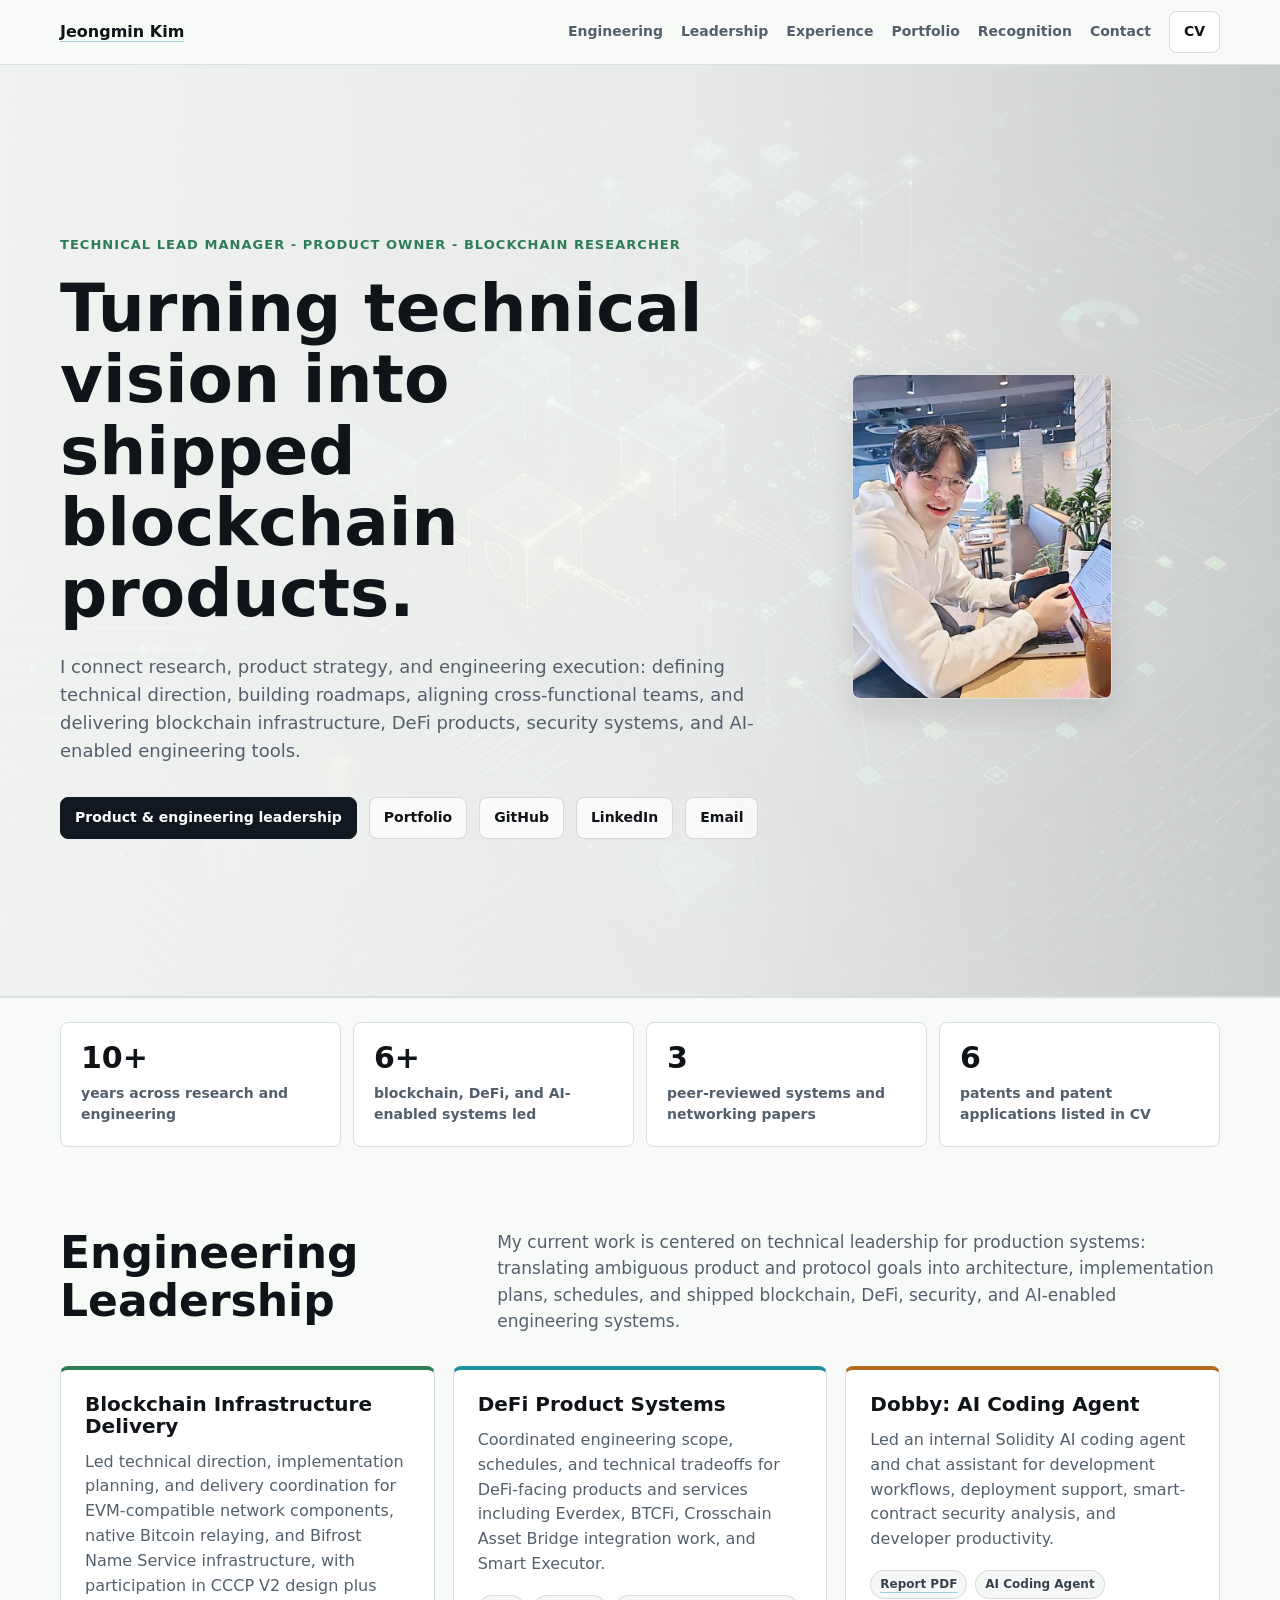
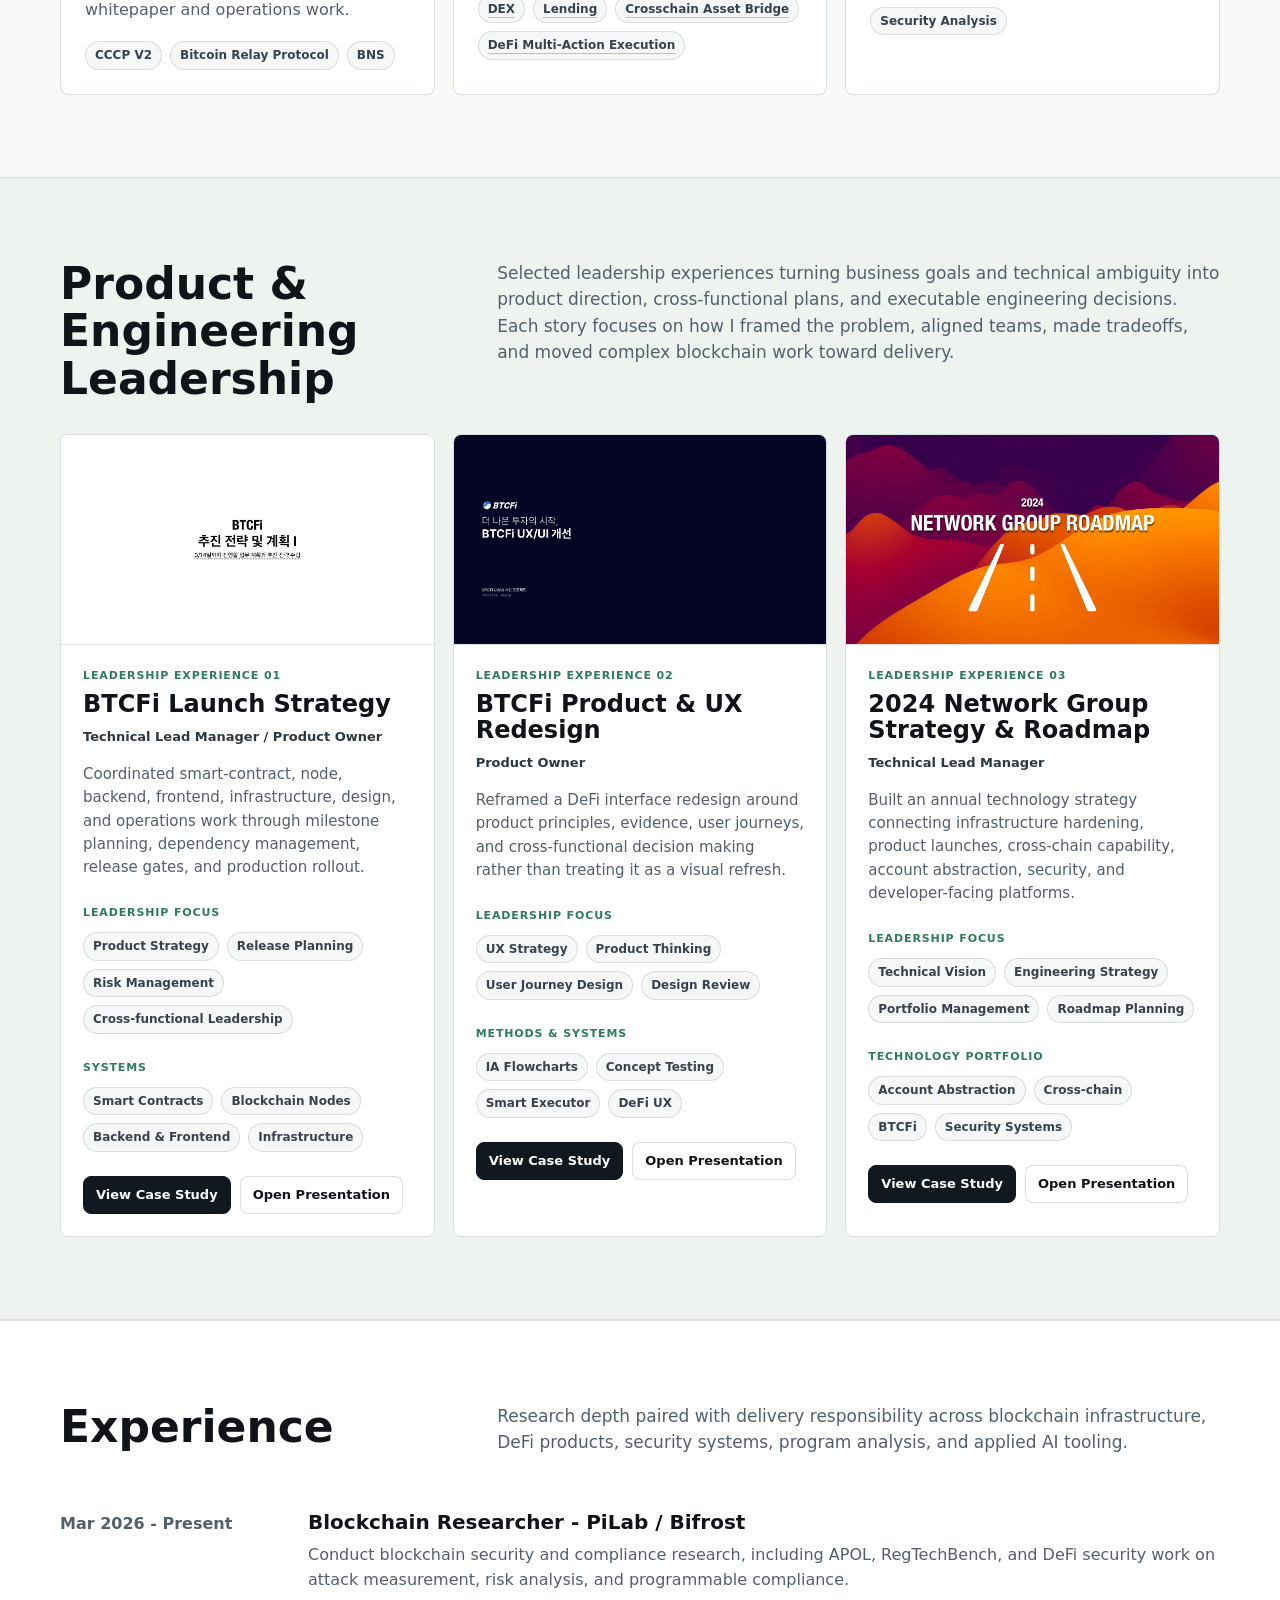
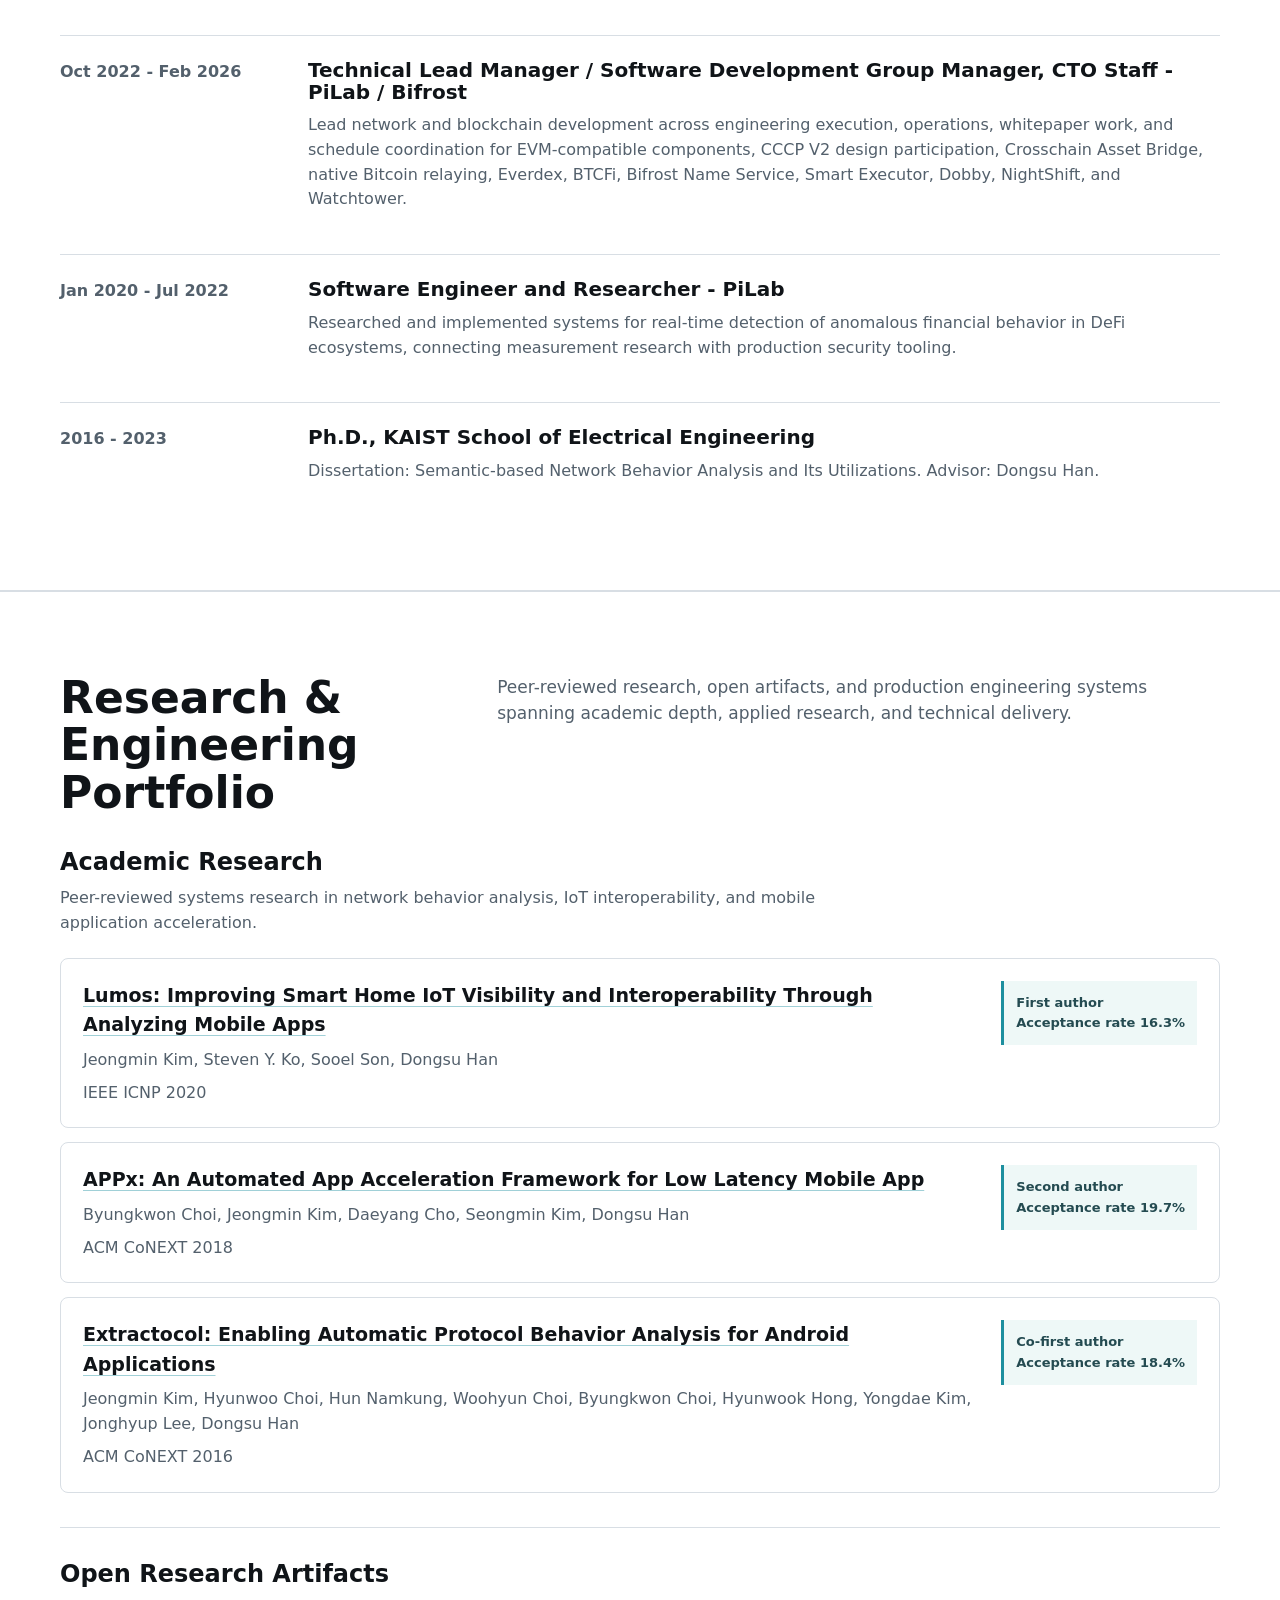
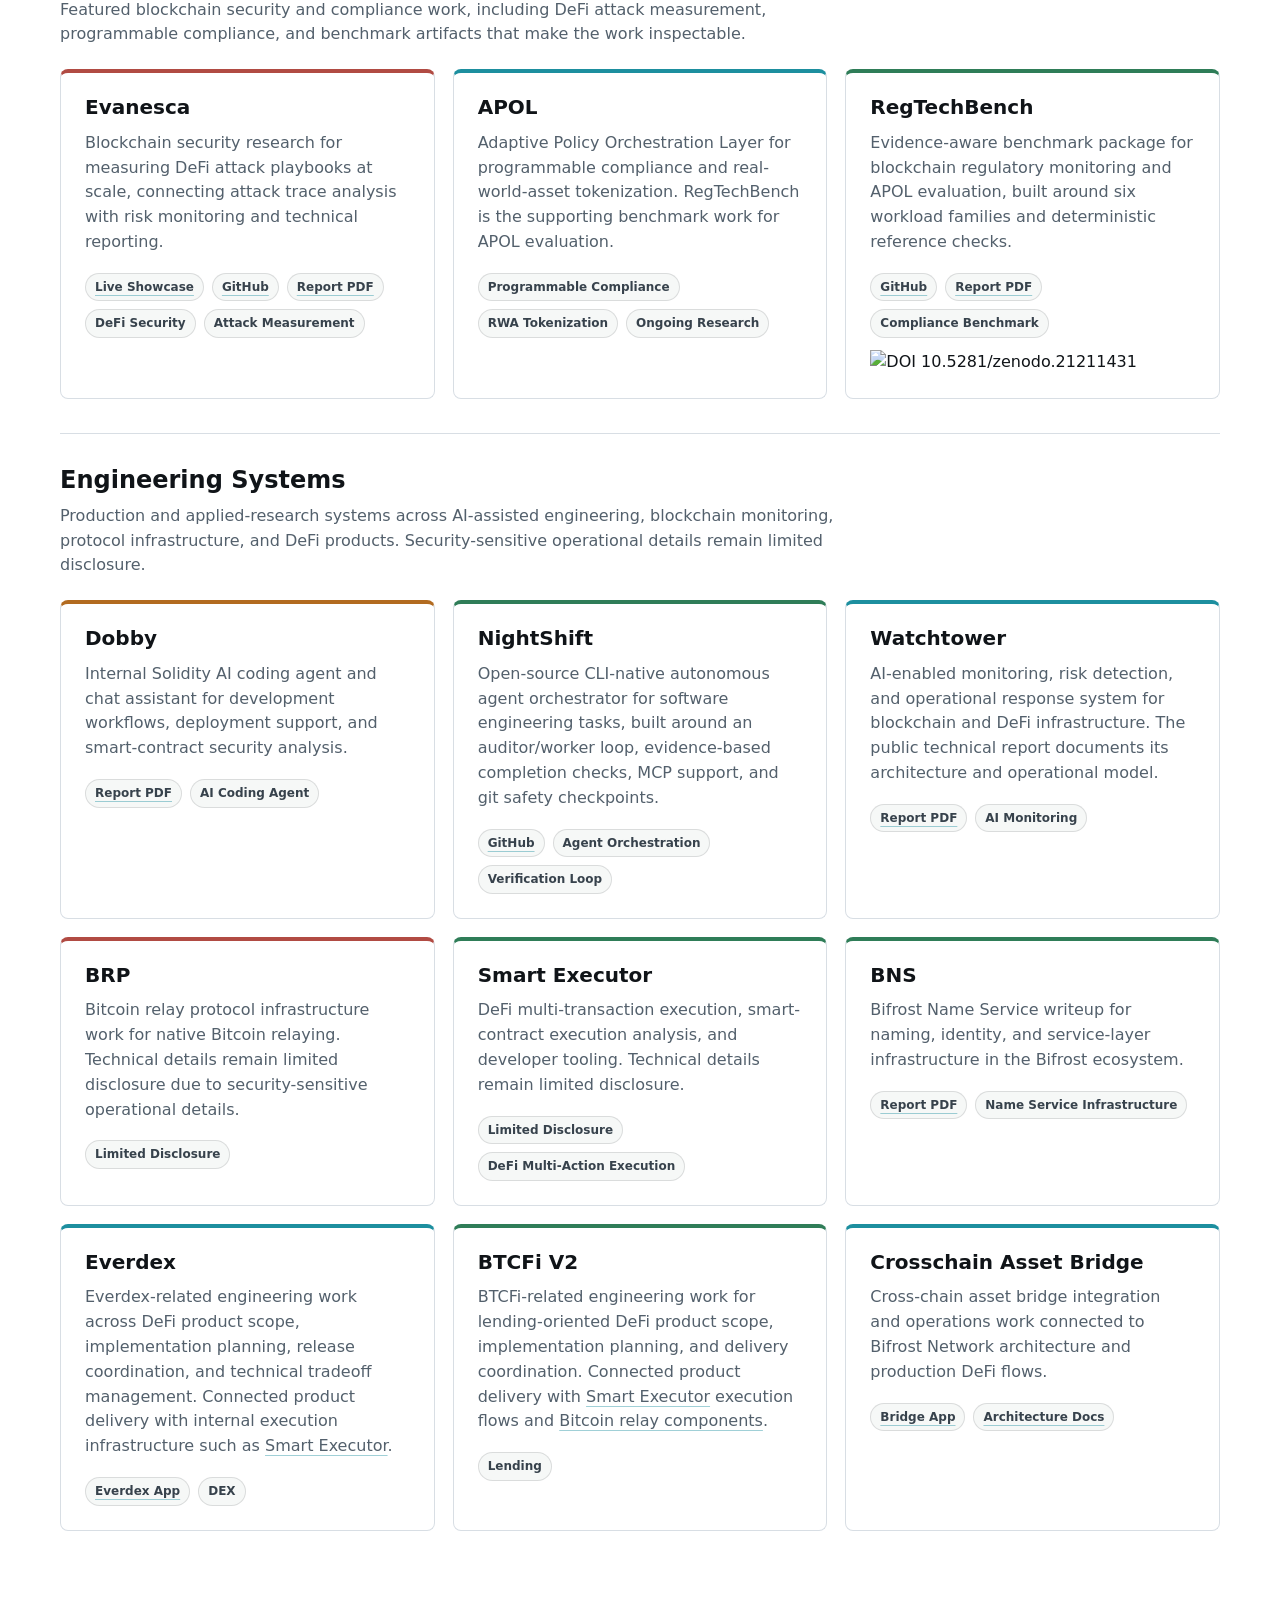
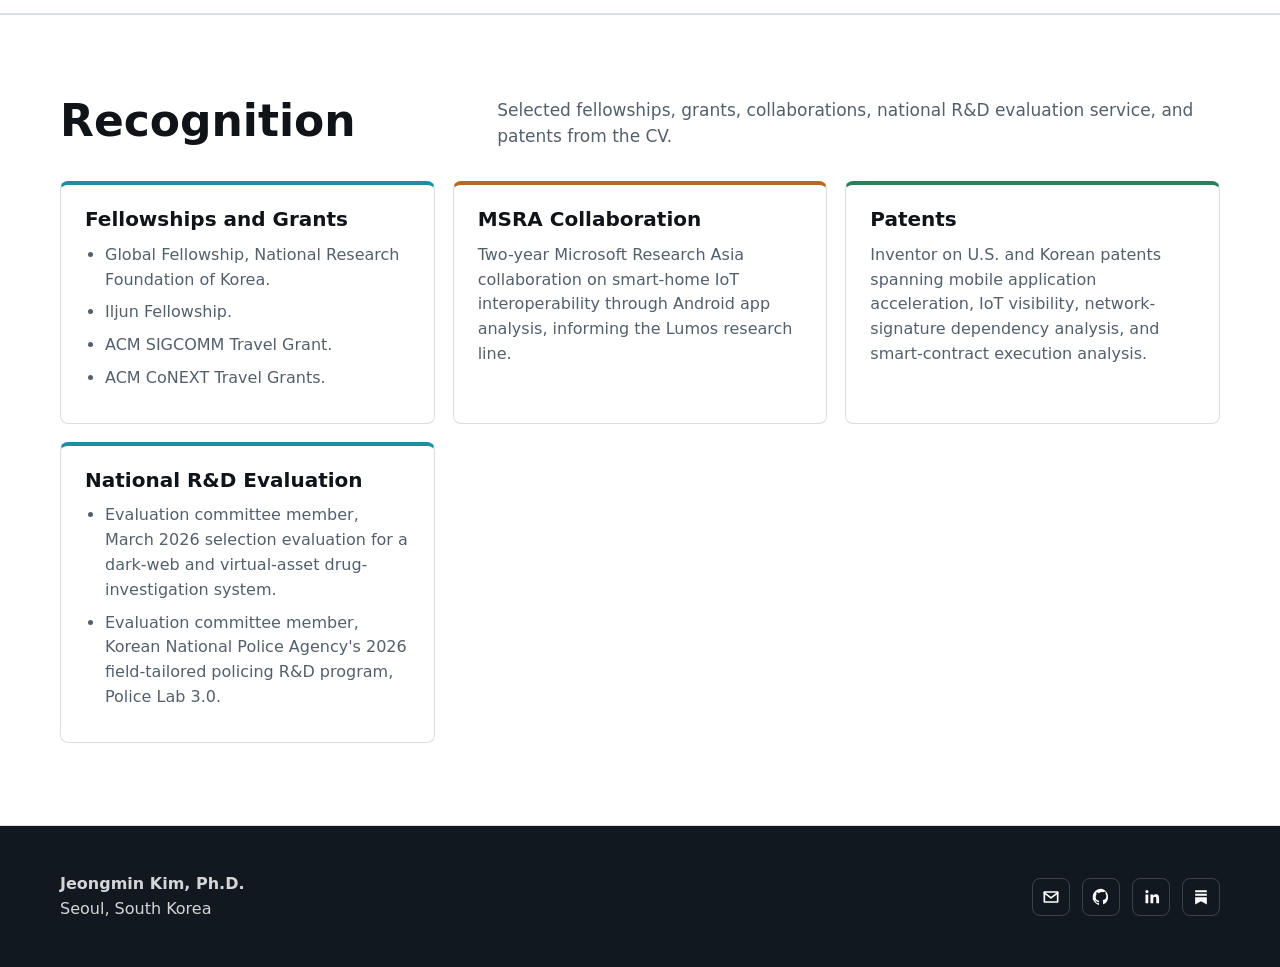
==== docs/index.html @ be35fe54 "Add product and engineering leadership portfolio" ====
<!DOCTYPE html>
<html lang="en">
<head>
    <meta charset="UTF-8">
    <meta name="viewport" content="width=device-width, initial-scale=1.0">
    <meta name="description" content="Jeongmin Kim, Ph.D. - technical lead manager and product owner connecting blockchain research, engineering strategy, and product delivery.">
    <link rel="icon" href="assets/favicon.svg" type="image/svg+xml">
    <title>Jeongmin Kim - Technical Lead Manager</title>
    <style>
        :root {
            --ink: #101418;
            --muted: #53606c;
            --line: #d8dee4;
            --paper: #f8faf8;
            --panel: #ffffff;
            --coal: #111820;
            --cyan: #1d8f9f;
            --green: #2f7d58;
            --amber: #b26b20;
            --red: #b14b43;
            --shadow: 0 10px 28px rgba(16, 20, 24, 0.08);
        }

        * {
            box-sizing: border-box;
        }

        html {
            scroll-behavior: smooth;
        }

        body {
            margin: 0;
            color: var(--ink);
            background: var(--paper);
            font-family: Inter, ui-sans-serif, system-ui, -apple-system, BlinkMacSystemFont, "Segoe UI", sans-serif;
            line-height: 1.55;
            overflow-x: hidden;
        }

        a {
            color: inherit;
            text-decoration-color: rgba(29, 143, 159, 0.42);
            text-underline-offset: 4px;
        }

        a:hover {
            color: var(--cyan);
        }

        .shell {
            width: calc(100% - 40px);
            max-width: 1160px;
            margin: 0 auto;
        }

        .topbar {
            position: sticky;
            top: 0;
            z-index: 20;
            background: rgba(248, 250, 248, 0.92);
            border-bottom: 1px solid rgba(216, 222, 228, 0.9);
            backdrop-filter: blur(16px);
        }

        .nav {
            min-height: 64px;
            display: flex;
            align-items: center;
            justify-content: space-between;
            gap: 24px;
        }

        .brand {
            font-weight: 760;
            letter-spacing: 0;
        }

        .nav-links {
            display: flex;
            align-items: center;
            gap: 18px;
            color: var(--muted);
            font-size: 14px;
            font-weight: 650;
            white-space: nowrap;
        }

        .nav-links a {
            text-decoration: none;
        }

        .button {
            display: inline-flex;
            align-items: center;
            justify-content: center;
            gap: 8px;
            min-height: 40px;
            padding: 9px 14px;
            border: 1px solid rgba(16, 20, 24, 0.14);
            border-radius: 8px;
            background: #ffffff;
            color: var(--ink);
            font-size: 14px;
            font-weight: 720;
            text-decoration: none;
        }

        .button.dark {
            background: var(--coal);
            color: #ffffff;
            border-color: var(--coal);
        }

        .button:hover {
            box-shadow: 0 6px 14px rgba(16, 20, 24, 0.1);
        }

        .hero {
            position: relative;
            min-height: 620px;
            display: flex;
            align-items: center;
            overflow: hidden;
            background:
                linear-gradient(90deg, rgba(248, 250, 248, 0.97) 0%, rgba(248, 250, 248, 0.93) 54%, rgba(248, 250, 248, 0.8) 100%),
                url("assets/hero-research-systems.png") right center / cover no-repeat;
            border-bottom: 1px solid var(--line);
            color: var(--ink);
        }

        .hero::after {
            content: "";
            position: absolute;
            inset: auto 0 0;
            height: 1px;
            background: var(--line);
            pointer-events: none;
        }

        .hero-grid {
            position: relative;
            z-index: 1;
            display: grid;
            grid-template-columns: minmax(0, 720px) 260px;
            align-items: center;
            gap: 72px;
            padding: 88px 0 76px;
        }

        .hero-grid > * {
            min-width: 0;
        }

        .eyebrow {
            margin: 0 0 18px;
            color: var(--green);
            font-size: 13px;
            font-weight: 780;
            letter-spacing: 0.08em;
            text-transform: uppercase;
        }

        h1,
        h2,
        h3 {
            margin: 0;
            line-height: 1.08;
            letter-spacing: 0;
        }

        h1 {
            max-width: 700px;
            font-size: clamp(40px, 5.6vw, 66px);
            font-weight: 820;
            overflow-wrap: break-word;
        }

        .mobile-title {
            display: none;
        }

        .hero-copy {
            max-width: 720px;
            margin: 24px 0 0;
            color: var(--muted);
            font-size: 18px;
        }

        .hero-actions {
            display: flex;
            flex-wrap: wrap;
            gap: 12px;
            margin-top: 32px;
        }

        .hero-actions .button {
            border-color: rgba(16, 20, 24, 0.14);
            background: rgba(255, 255, 255, 0.72);
            color: var(--ink);
        }

        .hero-actions .button.dark {
            background: var(--coal);
            color: #ffffff;
            border-color: var(--coal);
        }

        .portrait-slot {
            justify-self: end;
            width: min(260px, 100%);
            aspect-ratio: 4 / 5;
            border: 1px solid rgba(16, 20, 24, 0.12);
            border-radius: 8px;
            background:
                linear-gradient(155deg, rgba(255, 255, 255, 0.92), rgba(255, 255, 255, 0.7)),
                radial-gradient(circle at 48% 32%, rgba(29, 143, 159, 0.16), transparent 34%);
            box-shadow: 0 14px 32px rgba(16, 20, 24, 0.1);
            display: grid;
            place-items: center;
            overflow: hidden;
        }

        .portrait-slot img {
            width: 100%;
            height: 100%;
            display: block;
            object-fit: cover;
            object-position: 45% center;
        }

        .portrait-initials {
            width: 58%;
            aspect-ratio: 1;
            border: 1px solid rgba(16, 20, 24, 0.14);
            border-radius: 50%;
            display: grid;
            place-items: center;
            color: rgba(16, 20, 24, 0.72);
            font-size: 48px;
            font-weight: 780;
        }

        .stats {
            position: relative;
            z-index: 2;
            margin-top: 24px;
        }

        .stat-grid {
            display: grid;
            grid-template-columns: repeat(4, 1fr);
            gap: 12px;
        }

        .stat {
            min-height: 118px;
            padding: 20px;
            border: 1px solid var(--line);
            border-radius: 8px;
            background: var(--panel);
            box-shadow: none;
        }

        .stat strong {
            display: block;
            font-size: 30px;
            line-height: 1;
        }

        .stat span {
            display: block;
            margin-top: 10px;
            color: var(--muted);
            font-size: 14px;
            font-weight: 620;
        }

        section {
            padding: 82px 0;
        }

        .section-head {
            display: grid;
            grid-template-columns: 0.7fr 1.3fr;
            gap: 48px;
            margin-bottom: 32px;
        }

        .section-head h2 {
            font-size: clamp(28px, 4vw, 44px);
        }

        .section-head p {
            margin: 0;
            color: var(--muted);
            font-size: 17px;
        }

        .band {
            background: #ffffff;
            border-top: 1px solid var(--line);
            border-bottom: 1px solid var(--line);
        }

        .grid-2 {
            display: grid;
            grid-template-columns: repeat(2, minmax(0, 1fr));
            gap: 18px;
        }

        .grid-3 {
            display: grid;
            grid-template-columns: repeat(3, minmax(0, 1fr));
            gap: 18px;
        }

        .card {
            min-height: 100%;
            padding: 24px;
            border: 1px solid var(--line);
            border-radius: 8px;
            background: var(--panel);
        }

        .card.highlight {
            border-top: 4px solid var(--green);
        }

        .card.amber {
            border-top: 4px solid var(--amber);
        }

        .card.cyan {
            border-top: 4px solid var(--cyan);
        }

        .card.red {
            border-top: 4px solid var(--red);
        }

        .leadership-section {
            background: #eef3f0;
            border-top: 1px solid var(--line);
            border-bottom: 1px solid var(--line);
        }

        .case-grid {
            display: grid;
            grid-template-columns: repeat(3, minmax(0, 1fr));
            gap: 18px;
        }

        .case-card {
            position: relative;
            min-width: 0;
            overflow: hidden;
            border: 1px solid var(--line);
            border-radius: 8px;
            background: var(--panel);
            transition: border-color 160ms ease, box-shadow 160ms ease, transform 160ms ease;
        }

        .case-card:hover,
        .case-card:focus-within {
            border-color: rgba(29, 143, 159, 0.5);
            box-shadow: var(--shadow);
            transform: translateY(-3px);
        }

        .case-cover {
            aspect-ratio: 16 / 9;
            overflow: hidden;
            border-bottom: 1px solid var(--line);
            background: #e8ecea;
        }

        .case-cover img {
            width: 100%;
            height: 100%;
            display: block;
            object-fit: cover;
        }

        .case-card-body {
            display: flex;
            min-height: 470px;
            flex-direction: column;
            padding: 22px;
        }

        .case-index,
        .case-label {
            color: var(--green);
            font-size: 11px;
            font-weight: 800;
            letter-spacing: 0.08em;
            text-transform: uppercase;
        }

        .case-card h3 {
            margin-top: 8px;
            font-size: 24px;
        }

        .case-role {
            margin-top: 9px;
            color: #2c3942;
            font-size: 13px;
            font-weight: 760;
        }

        .case-summary {
            margin: 16px 0 0;
            color: var(--muted);
            font-size: 15px;
        }

        .case-card-group {
            margin-top: 20px;
        }

        .case-card-group .meta {
            margin-top: 8px;
        }

        .case-card-actions {
            position: relative;
            z-index: 2;
            display: flex;
            flex-wrap: wrap;
            gap: 9px;
            margin-top: auto;
            padding-top: 24px;
        }

        .case-card-primary::after {
            content: "";
            position: absolute;
            inset: 0;
            z-index: 1;
        }

        .case-card-actions .button {
            min-height: 38px;
            padding: 8px 12px;
            font-size: 13px;
        }

        .case-card-actions .presentation-link {
            position: relative;
            z-index: 3;
        }

        .card h3 {
            font-size: 20px;
        }

        .card p {
            margin: 12px 0 0;
            color: var(--muted);
        }

        .card-list {
            margin: 12px 0 0;
            padding-left: 20px;
            color: var(--muted);
        }

        .card-list li {
            margin: 8px 0;
        }

        .portfolio-block {
            padding-top: 34px;
            margin-top: 34px;
            border-top: 1px solid var(--line);
        }

        .section-head + .portfolio-block {
            padding-top: 0;
            border-top: 0;
        }

        .portfolio-title {
            font-size: 24px;
        }

        .portfolio-intro {
            max-width: 780px;
            margin: 10px 0 22px;
            color: var(--muted);
            font-size: 16px;
        }

        .meta {
            display: flex;
            flex-wrap: wrap;
            gap: 8px;
            margin-top: 18px;
        }

        .tag {
            display: inline-flex;
            align-items: center;
            min-height: 28px;
            padding: 4px 9px;
            border: 1px solid rgba(16, 20, 24, 0.12);
            border-radius: 999px;
            color: #37424c;
            background: #f6f8f7;
            font-size: 12px;
            font-weight: 720;
        }

        .doi-badge {
            display: inline-flex;
            align-items: center;
            min-height: 28px;
        }

        .doi-badge img {
            display: block;
            height: 20px;
            width: auto;
        }

        .list {
            display: grid;
            gap: 14px;
        }

        .paper {
            display: grid;
            grid-template-columns: 1fr auto;
            gap: 18px;
            padding: 22px;
            border: 1px solid var(--line);
            border-radius: 8px;
            background: var(--panel);
        }

        .paper-title {
            font-size: 19px;
            font-weight: 780;
        }

        .paper-authors,
        .paper-venue {
            margin-top: 8px;
            color: var(--muted);
        }

        .paper-note {
            align-self: start;
            min-width: 168px;
            padding: 12px;
            border-left: 3px solid var(--cyan);
            background: #eef8f7;
            color: #244b51;
            font-size: 13px;
            font-weight: 740;
        }

        .timeline {
            display: grid;
            gap: 18px;
        }

        .role {
            display: grid;
            grid-template-columns: 220px 1fr;
            gap: 28px;
            padding: 24px 0;
            border-top: 1px solid var(--line);
        }

        .role:first-child {
            border-top: 0;
        }

        .role-date {
            color: var(--muted);
            font-weight: 720;
        }

        .role h3 {
            font-size: 20px;
        }

        .role p {
            margin: 10px 0 0;
            color: var(--muted);
        }

        .repo-list {
            display: grid;
            gap: 12px;
        }

        .repo {
            display: grid;
            grid-template-columns: 1fr auto;
            gap: 16px;
            align-items: center;
            padding: 18px 0;
            border-top: 1px solid var(--line);
        }

        .repo:first-child {
            border-top: 0;
        }

        .repo strong {
            display: block;
        }

        .repo span {
            display: block;
            margin-top: 4px;
            color: var(--muted);
        }

        .footer {
            padding: 46px 0;
            background: var(--coal);
            color: rgba(255, 255, 255, 0.82);
        }

        .footer .shell {
            display: flex;
            justify-content: space-between;
            gap: 20px;
            flex-wrap: wrap;
        }

        .footer a {
            color: #ffffff;
        }

        .social-links {
            display: flex;
            align-items: center;
            gap: 12px;
        }

        .social-link {
            width: 38px;
            height: 38px;
            display: inline-flex;
            align-items: center;
            justify-content: center;
            border: 1px solid rgba(255, 255, 255, 0.18);
            border-radius: 8px;
            color: #ffffff;
            text-decoration: none;
            transition: background 140ms ease, border-color 140ms ease, transform 140ms ease;
        }

        .social-link:hover,
        .social-link:focus-visible {
            background: rgba(255, 255, 255, 0.1);
            border-color: rgba(255, 255, 255, 0.42);
            color: #ffffff;
            transform: translateY(-1px);
        }

        .social-link svg {
            width: 20px;
            height: 20px;
            display: block;
        }

        @media (max-width: 920px) {
            .nav {
                align-items: flex-start;
                flex-direction: column;
                padding: 14px 0;
            }

            .nav-links {
                width: 100%;
                overflow-x: auto;
                padding-bottom: 2px;
            }

            .nav-links .button {
                width: auto;
                flex: 0 0 auto;
            }

            .hero {
                min-height: auto;
            }

            .hero-grid {
                grid-template-columns: 1fr;
                gap: 36px;
                padding: 72px 0 118px;
            }

            .portrait-slot {
                justify-self: start;
                width: min(260px, 70vw);
            }

            .stat-grid,
            .grid-3,
            .grid-2,
            .case-grid,
            .section-head {
                grid-template-columns: 1fr;
            }

            .case-card-body {
                min-height: 0;
            }

            .paper,
            .role,
            .repo {
                grid-template-columns: 1fr;
            }

            .paper-note {
                min-width: 0;
            }
        }

        @media (max-width: 560px) {
            .shell {
                width: calc(100% - 28px);
            }

            .hero-copy {
                font-size: 17px;
                max-width: min(350px, calc(100vw - 28px));
            }

            h1 {
                font-size: 36px;
            }

            .desktop-title {
                display: none;
            }

            .mobile-title {
                display: block;
                max-width: min(350px, calc(100vw - 28px));
            }

            .hero-actions .button,
            .button {
                width: 100%;
            }

            section {
                padding: 58px 0;
            }

            .stat {
                min-height: 96px;
            }
        }
    </style>
</head>
<body>
    <header class="topbar">
        <nav class="shell nav" aria-label="Primary">
            <a class="brand" href="#top">Jeongmin Kim</a>
            <div class="nav-links">
                <a href="#engineering">Engineering</a>
                <a href="#product-engineering-leadership">Leadership</a>
                <a href="#experience">Experience</a>
                <a href="#portfolio">Portfolio</a>
                <a href="#recognition">Recognition</a>
                <a href="#contact">Contact</a>
                <a class="button" href="Jeongmin_Kim_Resume_2026.pdf" target="_blank" rel="noreferrer">CV</a>
            </div>
        </nav>
    </header>

    <main id="top">
        <section class="hero" aria-label="Intro">
            <div class="shell hero-grid">
                <div>
                    <p class="eyebrow">Technical Lead Manager - Product Owner - Blockchain Researcher</p>
                    <h1 class="desktop-title">Turning technical vision into shipped blockchain products.</h1>
                    <h1 class="mobile-title">Technical vision.<br>Product strategy.<br>Execution.</h1>
                    <p class="hero-copy">
                        I connect research, product strategy, and engineering execution: defining technical direction,
                        building roadmaps, aligning cross-functional teams, and delivering blockchain infrastructure,
                        DeFi products, security systems, and AI-enabled engineering tools.
                    </p>
                    <div class="hero-actions">
                        <a class="button dark" href="#product-engineering-leadership">Product &amp; engineering leadership</a>
                        <a class="button" href="#portfolio">Portfolio</a>
                        <a class="button" href="https://github.com/appff" target="_blank" rel="noreferrer">GitHub</a>
                        <a class="button" href="https://www.linkedin.com/in/jeongmin-kim-a875b1139/" target="_blank" rel="noreferrer">LinkedIn</a>
                        <a class="button" href="mailto:appff13@gmail.com">Email</a>
                    </div>
                </div>
                <div class="portrait-slot" aria-label="Portrait area">
                    <img src="assets/profile.png" alt="Jeongmin Kim" width="800" height="800">
                </div>
            </div>
        </section>

        <div class="shell stats" aria-label="Highlights">
            <div class="stat-grid">
                <div class="stat">
                    <strong>10+</strong>
                    <span>years across research and engineering</span>
                </div>
                <div class="stat">
                    <strong>6+</strong>
                    <span>blockchain, DeFi, and AI-enabled systems led</span>
                </div>
                <div class="stat">
                    <strong>3</strong>
                    <span>peer-reviewed systems and networking papers</span>
                </div>
                <div class="stat">
                    <strong>6</strong>
                    <span>patents and patent applications listed in CV</span>
                </div>
            </div>
        </div>

        <section id="engineering">
            <div class="shell">
                <div class="section-head">
                    <h2>Engineering Leadership</h2>
                    <p>
                        My current work is centered on technical leadership for production systems: translating
                        ambiguous product and protocol goals into architecture, implementation plans, schedules, and
                        shipped blockchain, DeFi, security, and AI-enabled engineering systems.
                    </p>
                </div>
                <div class="grid-3">
                    <article class="card highlight">
                        <h3>Blockchain Infrastructure Delivery</h3>
                        <p>
                            Led technical direction, implementation planning, and delivery coordination for
                            EVM-compatible network components, native Bitcoin relaying, and Bifrost Name Service
                            infrastructure, with participation in CCCP V2 design plus whitepaper and operations work.
                        </p>
                        <div class="meta">
                            <span class="tag">CCCP V2</span>
                            <span class="tag">Bitcoin Relay Protocol</span>
                            <span class="tag">BNS</span>
                        </div>
                    </article>
                    <article class="card cyan">
                        <h3>DeFi Product Systems</h3>
                        <p>
                            Coordinated engineering scope, schedules, and technical tradeoffs for DeFi-facing products
                            and services including Everdex, BTCFi, Crosschain Asset Bridge integration work, and Smart
                            Executor.
                        </p>
                        <div class="meta">
                            <a class="tag" href="#engineering-systems">DEX</a>
                            <a class="tag" href="#engineering-systems">Lending</a>
                            <a class="tag" href="#engineering-systems">Crosschain Asset Bridge</a>
                            <a class="tag" href="#engineering-systems">DeFi Multi-Action Execution</a>
                        </div>
                    </article>
                    <article class="card amber">
                        <h3>Dobby: AI Coding Agent</h3>
                        <p>
                            Led an internal Solidity AI coding agent and chat assistant for development workflows,
                            deployment support, smart-contract security analysis, and developer productivity.
                        </p>
                        <div class="meta">
                            <a class="tag" href="assets/dobby-technical-report.pdf" target="_blank" rel="noreferrer">Report PDF</a>
                            <span class="tag">AI Coding Agent</span>
                            <span class="tag">Security Analysis</span>
                        </div>
                    </article>
                </div>
            </div>
        </section>

        <section class="leadership-section" id="product-engineering-leadership">
            <div class="shell">
                <div class="section-head">
                    <h2>Product &amp; Engineering Leadership</h2>
                    <p>
                        Selected leadership experiences turning business goals and technical ambiguity into product
                        direction, cross-functional plans, and executable engineering decisions. Each story focuses on
                        how I framed the problem, aligned teams, made tradeoffs, and moved complex blockchain work
                        toward delivery.
                    </p>
                </div>
                <div class="case-grid">
                    <article class="case-card">
                        <div class="case-cover">
                            <img src="assets/leadership-btcfi-launch-cover.jpg" alt="Cover slide from the BTCFi launch strategy presentation" width="1440" height="810">
                        </div>
                        <div class="case-card-body">
                            <span class="case-index">Leadership Experience 01</span>
                            <h3>BTCFi Launch Strategy</h3>
                            <div class="case-role">Technical Lead Manager / Product Owner</div>
                            <p class="case-summary">
                                Coordinated smart-contract, node, backend, frontend, infrastructure, design, and
                                operations work through milestone planning, dependency management, release gates, and
                                production rollout.
                            </p>
                            <div class="case-card-group">
                                <span class="case-label">Leadership focus</span>
                                <div class="meta">
                                    <span class="tag">Product Strategy</span>
                                    <span class="tag">Release Planning</span>
                                    <span class="tag">Risk Management</span>
                                    <span class="tag">Cross-functional Leadership</span>
                                </div>
                            </div>
                            <div class="case-card-group">
                                <span class="case-label">Systems</span>
                                <div class="meta">
                                    <span class="tag">Smart Contracts</span>
                                    <span class="tag">Blockchain Nodes</span>
                                    <span class="tag">Backend &amp; Frontend</span>
                                    <span class="tag">Infrastructure</span>
                                </div>
                            </div>
                            <div class="case-card-actions">
                                <a class="button dark case-card-primary" href="case-studies/btcfi-launch-strategy.html">View Case Study</a>
                                <a class="button presentation-link" href="assets/btcfi-launch-strategy.pdf" target="_blank" rel="noreferrer">Open Presentation</a>
                            </div>
                        </div>
                    </article>

                    <article class="case-card">
                        <div class="case-cover">
                            <img src="assets/leadership-btcfi-ux-cover.jpg" alt="Cover slide from the BTCFi UX and UI redesign presentation" width="1440" height="810">
                        </div>
                        <div class="case-card-body">
                            <span class="case-index">Leadership Experience 02</span>
                            <h3>BTCFi Product &amp; UX Redesign</h3>
                            <div class="case-role">Product Owner</div>
                            <p class="case-summary">
                                Reframed a DeFi interface redesign around product principles, evidence, user journeys,
                                and cross-functional decision making rather than treating it as a visual refresh.
                            </p>
                            <div class="case-card-group">
                                <span class="case-label">Leadership focus</span>
                                <div class="meta">
                                    <span class="tag">UX Strategy</span>
                                    <span class="tag">Product Thinking</span>
                                    <span class="tag">User Journey Design</span>
                                    <span class="tag">Design Review</span>
                                </div>
                            </div>
                            <div class="case-card-group">
                                <span class="case-label">Methods &amp; systems</span>
                                <div class="meta">
                                    <span class="tag">IA Flowcharts</span>
                                    <span class="tag">Concept Testing</span>
                                    <span class="tag">Smart Executor</span>
                                    <span class="tag">DeFi UX</span>
                                </div>
                            </div>
                            <div class="case-card-actions">
                                <a class="button dark case-card-primary" href="case-studies/btcfi-product-ux-redesign.html">View Case Study</a>
                                <a class="button presentation-link" href="assets/btcfi-product-ux-redesign.pdf" target="_blank" rel="noreferrer">Open Presentation</a>
                            </div>
                        </div>
                    </article>

                    <article class="case-card">
                        <div class="case-cover">
                            <img src="assets/leadership-network-roadmap-cover.jpg" alt="Cover slide from the 2024 Network Group roadmap presentation" width="1440" height="810">
                        </div>
                        <div class="case-card-body">
                            <span class="case-index">Leadership Experience 03</span>
                            <h3>2024 Network Group Strategy &amp; Roadmap</h3>
                            <div class="case-role">Technical Lead Manager</div>
                            <p class="case-summary">
                                Built an annual technology strategy connecting infrastructure hardening, product
                                launches, cross-chain capability, account abstraction, security, and developer-facing
                                platforms.
                            </p>
                            <div class="case-card-group">
                                <span class="case-label">Leadership focus</span>
                                <div class="meta">
                                    <span class="tag">Technical Vision</span>
                                    <span class="tag">Engineering Strategy</span>
                                    <span class="tag">Portfolio Management</span>
                                    <span class="tag">Roadmap Planning</span>
                                </div>
                            </div>
                            <div class="case-card-group">
                                <span class="case-label">Technology portfolio</span>
                                <div class="meta">
                                    <span class="tag">Account Abstraction</span>
                                    <span class="tag">Cross-chain</span>
                                    <span class="tag">BTCFi</span>
                                    <span class="tag">Security Systems</span>
                                </div>
                            </div>
                            <div class="case-card-actions">
                                <a class="button dark case-card-primary" href="case-studies/network-group-2024-roadmap.html">View Case Study</a>
                                <a class="button presentation-link" href="assets/network-group-2024-roadmap.pdf" target="_blank" rel="noreferrer">Open Presentation</a>
                            </div>
                        </div>
                    </article>
                </div>
            </div>
        </section>

        <section class="band" id="experience">
            <div class="shell">
                <div class="section-head">
                    <h2>Experience</h2>
                    <p>
                        Research depth paired with delivery responsibility across blockchain infrastructure, DeFi
                        products, security systems, program analysis, and applied AI tooling.
                    </p>
                </div>
                <div class="timeline">
                    <article class="role">
                        <div class="role-date">Mar 2026 - Present</div>
                        <div>
                            <h3>Blockchain Researcher - PiLab / Bifrost</h3>
                            <p>
                                Conduct blockchain security and compliance research, including APOL, RegTechBench, and
                                DeFi security work on attack measurement, risk analysis, and programmable compliance.
                            </p>
                        </div>
                    </article>
                    <article class="role">
                        <div class="role-date">Oct 2022 - Feb 2026</div>
                        <div>
                            <h3>Technical Lead Manager / Software Development Group Manager, CTO Staff - PiLab / Bifrost</h3>
                            <p>
                                Lead network and blockchain development across engineering execution, operations,
                                whitepaper work, and schedule coordination for EVM-compatible components, CCCP V2
                                design participation, Crosschain Asset Bridge, native Bitcoin relaying, Everdex, BTCFi,
                                Bifrost Name Service, Smart Executor, Dobby, NightShift, and Watchtower.
                            </p>
                        </div>
                    </article>
                    <article class="role">
                        <div class="role-date">Jan 2020 - Jul 2022</div>
                        <div>
                            <h3>Software Engineer and Researcher - PiLab</h3>
                            <p>
                                Researched and implemented systems for real-time detection of anomalous financial
                                behavior in DeFi ecosystems, connecting measurement research with production security
                                tooling.
                            </p>
                        </div>
                    </article>
                    <article class="role">
                        <div class="role-date">2016 - 2023</div>
                        <div>
                            <h3>Ph.D., KAIST School of Electrical Engineering</h3>
                            <p>
                                Dissertation: Semantic-based Network Behavior Analysis and Its Utilizations. Advisor:
                                Dongsu Han.
                            </p>
                        </div>
                    </article>
                </div>
            </div>
        </section>

        <section class="band" id="portfolio">
            <div class="shell">
                <div class="section-head">
                    <h2>Research &amp; Engineering Portfolio</h2>
                    <p>
                        Peer-reviewed research, open artifacts, and production engineering systems spanning academic
                        depth, applied research, and technical delivery.
                    </p>
                </div>
                <div class="portfolio-block">
                    <h3 class="portfolio-title">Academic Research</h3>
                    <p class="portfolio-intro">
                        Peer-reviewed systems research in network behavior analysis, IoT interoperability, and mobile
                        application acceleration.
                    </p>
                    <div class="list">
                        <article class="paper">
                            <div>
                                <div class="paper-title">
                                    <a href="https://ieeexplore.ieee.org/document/9259352/" target="_blank" rel="noreferrer">Lumos: Improving Smart Home IoT Visibility and Interoperability Through Analyzing Mobile Apps</a>
                                </div>
                                <div class="paper-authors">Jeongmin Kim, Steven Y. Ko, Sooel Son, Dongsu Han</div>
                                <div class="paper-venue">IEEE ICNP 2020</div>
                            </div>
                            <div class="paper-note">First author<br>Acceptance rate 16.3%</div>
                        </article>
                        <article class="paper">
                            <div>
                                <div class="paper-title">
                                    <a href="https://dl.acm.org/doi/10.1145/3281411.3281416" target="_blank" rel="noreferrer">APPx: An Automated App Acceleration Framework for Low Latency Mobile App</a>
                                </div>
                                <div class="paper-authors">Byungkwon Choi, Jeongmin Kim, Daeyang Cho, Seongmin Kim, Dongsu Han</div>
                                <div class="paper-venue">ACM CoNEXT 2018</div>
                            </div>
                            <div class="paper-note">Second author<br>Acceptance rate 19.7%</div>
                        </article>
                        <article class="paper">
                            <div>
                                <div class="paper-title">
                                    <a href="https://dl.acm.org/doi/10.1145/2999572.2999596" target="_blank" rel="noreferrer">Extractocol: Enabling Automatic Protocol Behavior Analysis for Android Applications</a>
                                </div>
                                <div class="paper-authors">Jeongmin Kim, Hyunwoo Choi, Hun Namkung, Woohyun Choi, Byungkwon Choi, Hyunwook Hong, Yongdae Kim, Jonghyup Lee, Dongsu Han</div>
                                <div class="paper-venue">ACM CoNEXT 2016</div>
                            </div>
                            <div class="paper-note">Co-first author<br>Acceptance rate 18.4%</div>
                        </article>
                    </div>
                </div>

                <div class="portfolio-block">
                    <h3 class="portfolio-title">Open Research Artifacts</h3>
                    <p class="portfolio-intro">
                        Featured blockchain security and compliance work, including DeFi attack measurement,
                        programmable compliance, and benchmark artifacts that make the work inspectable.
                    </p>
                    <div class="grid-3">
                        <article class="card red">
                            <h3>Evanesca</h3>
                            <p>
                                Blockchain security research for measuring DeFi attack playbooks at scale, connecting
                                attack trace analysis with risk monitoring and technical reporting.
                            </p>
                            <div class="meta">
                                <a class="tag" href="https://evanesca-front.vercel.app/" target="_blank" rel="noreferrer">Live Showcase</a>
                                <a class="tag" href="https://github.com/appff/Evanesca_public" target="_blank" rel="noreferrer">GitHub</a>
                                <a class="tag" href="https://github.com/appff/Evanesca_public/blob/main/docs/technical-report/evanesca-technical-report.pdf" target="_blank" rel="noreferrer">Report PDF</a>
                                <span class="tag">DeFi Security</span>
                                <span class="tag">Attack Measurement</span>
                            </div>
                        </article>
                        <article class="card cyan">
                            <h3>APOL</h3>
                            <p>
                                Adaptive Policy Orchestration Layer for programmable compliance and real-world-asset
                                tokenization. RegTechBench is the supporting benchmark work for APOL evaluation.
                            </p>
                            <div class="meta">
                                <span class="tag">Programmable Compliance</span>
                                <span class="tag">RWA Tokenization</span>
                                <span class="tag">Ongoing Research</span>
                            </div>
                        </article>
                        <article class="card highlight">
                            <h3>RegTechBench</h3>
                            <p>
                                Evidence-aware benchmark package for blockchain regulatory monitoring and APOL
                                evaluation, built around six workload families and deterministic reference checks.
                            </p>
                            <div class="meta">
                                <a class="tag" href="https://github.com/appff/RegTechBench" target="_blank" rel="noreferrer">GitHub</a>
                                <a class="tag" href="https://github.com/appff/RegTechBench/blob/main/RegTechBench.pdf" target="_blank" rel="noreferrer">Report PDF</a>
                                <span class="tag">Compliance Benchmark</span>
                                <a class="doi-badge" href="https://doi.org/10.5281/zenodo.21211431" target="_blank" rel="noreferrer" aria-label="RegTechBench Zenodo DOI 10.5281/zenodo.21211431">
                                    <img src="https://zenodo.org/badge/DOI/10.5281/zenodo.21211431.svg" alt="DOI 10.5281/zenodo.21211431">
                                </a>
                            </div>
                        </article>
                    </div>
                </div>

                <div class="portfolio-block" id="engineering-systems">
                    <h3 class="portfolio-title">Engineering Systems</h3>
                    <p class="portfolio-intro">
                        Production and applied-research systems across AI-assisted engineering, blockchain monitoring,
                        protocol infrastructure, and DeFi products. Security-sensitive operational details remain
                        limited disclosure.
                    </p>
                    <div class="grid-3">
                        <article class="card amber">
                            <h3>Dobby</h3>
                            <p>
                                Internal Solidity AI coding agent and chat assistant for development workflows, deployment
                                support, and smart-contract security analysis.
                            </p>
                            <div class="meta">
                                <a class="tag" href="assets/dobby-technical-report.pdf" target="_blank" rel="noreferrer">Report PDF</a>
                                <span class="tag">AI Coding Agent</span>
                            </div>
                        </article>
                        <article class="card highlight" id="nightshift">
                            <h3>NightShift</h3>
                            <p>
                                Open-source CLI-native autonomous agent orchestrator for software engineering tasks, built
                                around an auditor/worker loop, evidence-based completion checks, MCP support, and git
                                safety checkpoints.
                            </p>
                            <div class="meta">
                                <a class="tag" href="https://github.com/appff/NightShift" target="_blank" rel="noreferrer">GitHub</a>
                                <span class="tag">Agent Orchestration</span>
                                <span class="tag">Verification Loop</span>
                            </div>
                        </article>
                        <article class="card cyan">
                            <h3>Watchtower</h3>
                            <p>
                                AI-enabled monitoring, risk detection, and operational response system for blockchain and
                                DeFi infrastructure. The public technical report documents its architecture and
                                operational model.
                            </p>
                            <div class="meta">
                                <a class="tag" href="assets/watchtower-technical-report.pdf" target="_blank" rel="noreferrer">Report PDF</a>
                                <span class="tag">AI Monitoring</span>
                            </div>
                        </article>
                        <article class="card red" id="brp">
                            <h3>BRP</h3>
                            <p>
                                Bitcoin relay protocol infrastructure work for native Bitcoin relaying. Technical details
                                remain limited disclosure due to security-sensitive operational details.
                            </p>
                            <div class="meta">
                                <span class="tag">Limited Disclosure</span>
                            </div>
                        </article>
                        <article class="card highlight" id="smart-executor">
                            <h3>Smart Executor</h3>
                            <p>
                                DeFi multi-transaction execution, smart-contract execution analysis, and developer
                                tooling. Technical details remain limited disclosure.
                            </p>
                            <div class="meta">
                                <span class="tag">Limited Disclosure</span>
                                <span class="tag">DeFi Multi-Action Execution</span>
                            </div>
                        </article>
                        <article class="card highlight">
                            <h3>BNS</h3>
                            <p>
                                Bifrost Name Service writeup for naming, identity, and service-layer infrastructure in
                                the Bifrost ecosystem.
                            </p>
                            <div class="meta">
                                <a class="tag" href="assets/bifrost-name-service-technical-report.pdf" target="_blank" rel="noreferrer">Report PDF</a>
                                <span class="tag">Name Service Infrastructure</span>
                            </div>
                        </article>
                        <article class="card cyan" id="dex">
                            <h3>Everdex</h3>
                            <p>
                                Everdex-related engineering work across DeFi product scope, implementation planning,
                                release coordination, and technical tradeoff management. Connected product delivery with
                                internal execution infrastructure such as <a href="#smart-executor">Smart Executor</a>.
                            </p>
                            <div class="meta">
                                <a class="tag" href="https://www.everdex.app/ko" target="_blank" rel="noreferrer">Everdex App</a>
                                <span class="tag">DEX</span>
                            </div>
                        </article>
                        <article class="card highlight" id="lending">
                            <h3>BTCFi V2</h3>
                            <p>
                                BTCFi-related engineering work for lending-oriented DeFi product scope, implementation
                                planning, and delivery coordination. Connected product delivery with
                                <a href="#smart-executor">Smart Executor</a> execution flows and <a href="#brp">Bitcoin
                                relay components</a>.
                            </p>
                            <div class="meta">
                                <span class="tag">Lending</span>
                            </div>
                        </article>
                        <article class="card cyan" id="crosschain-asset-bridge">
                            <h3>Crosschain Asset Bridge</h3>
                            <p>
                                Cross-chain asset bridge integration and operations work connected to Bifrost Network
                                architecture and production DeFi flows.
                            </p>
                            <div class="meta">
                                <a class="tag" href="https://bifrostnetwork.com/bridge" target="_blank" rel="noreferrer">Bridge App</a>
                                <a class="tag" href="https://docs.bifrostnetwork.com/bifrost-network/bifrost-network-architecture" target="_blank" rel="noreferrer">Architecture Docs</a>
                            </div>
                        </article>
                    </div>
                </div>
            </div>
        </section>

        <section class="band" id="recognition">
            <div class="shell">
                <div class="section-head">
                    <h2>Recognition</h2>
                    <p>
                        Selected fellowships, grants, collaborations, national R&D evaluation service, and patents from
                        the CV.
                    </p>
                </div>
                <div class="grid-3">
                    <article class="card cyan">
                        <h3>Fellowships and Grants</h3>
                        <ul class="card-list">
                            <li>Global Fellowship, National Research Foundation of Korea.</li>
                            <li>Iljun Fellowship.</li>
                            <li>ACM SIGCOMM Travel Grant.</li>
                            <li>ACM CoNEXT Travel Grants.</li>
                        </ul>
                    </article>
                    <article class="card amber">
                        <h3>MSRA Collaboration</h3>
                        <p>
                            Two-year Microsoft Research Asia collaboration on smart-home IoT interoperability through
                            Android app analysis, informing the Lumos research line.
                        </p>
                    </article>
                    <article class="card highlight">
                        <h3>Patents</h3>
                        <p>
                            Inventor on U.S. and Korean patents spanning mobile application acceleration, IoT visibility,
                            network-signature dependency analysis, and smart-contract execution analysis.
                        </p>
                    </article>
                    <article class="card cyan">
                        <h3>National R&amp;D Evaluation</h3>
                        <ul class="card-list">
                            <li>Evaluation committee member, March 2026 selection evaluation for a dark-web and virtual-asset drug-investigation system.</li>
                            <li>Evaluation committee member, Korean National Police Agency's 2026 field-tailored policing R&amp;D program, Police Lab 3.0.</li>
                        </ul>
                    </article>
                </div>
            </div>
        </section>
    </main>

    <footer class="footer" id="contact">
        <div class="shell">
            <div>
                <strong>Jeongmin Kim, Ph.D.</strong><br>
                Seoul, South Korea
            </div>
            <div class="social-links" aria-label="Contact links">
                <a class="social-link" href="mailto:appff13@gmail.com" aria-label="Email appff13@gmail.com">
                    <svg viewBox="0 0 24 24" aria-hidden="true" focusable="false">
                        <path fill="none" stroke="currentColor" stroke-width="2" stroke-linecap="round" stroke-linejoin="round" d="M4 6h16v12H4z"/>
                        <path fill="none" stroke="currentColor" stroke-width="2" stroke-linecap="round" stroke-linejoin="round" d="m4 7 8 6 8-6"/>
                    </svg>
                </a>
                <a class="social-link" href="https://github.com/appff" target="_blank" rel="noreferrer" aria-label="GitHub appff">
                    <svg viewBox="0 0 24 24" aria-hidden="true" focusable="false">
                        <path fill="currentColor" d="M12 2a10 10 0 0 0-3.16 19.49c.5.09.68-.22.68-.48v-1.69c-2.78.6-3.37-1.18-3.37-1.18-.45-1.15-1.11-1.46-1.11-1.46-.91-.62.07-.61.07-.61 1 .07 1.53 1.03 1.53 1.03.9 1.52 2.34 1.08 2.91.83.09-.65.35-1.08.63-1.33-2.22-.25-4.55-1.11-4.55-4.94 0-1.09.39-1.98 1.03-2.68-.1-.25-.45-1.27.1-2.65 0 0 .84-.27 2.75 1.02A9.55 9.55 0 0 1 12 6.02c.85 0 1.71.11 2.51.33 1.91-1.29 2.75-1.02 2.75-1.02.55 1.38.2 2.4.1 2.65.64.7 1.03 1.59 1.03 2.68 0 3.84-2.34 4.69-4.57 4.94.36.31.68.92.68 1.86v2.75c0 .27.18.58.69.48A10 10 0 0 0 12 2z"/>
                    </svg>
                </a>
                <a class="social-link" href="https://www.linkedin.com/in/jeongmin-kim-a875b1139/" target="_blank" rel="noreferrer" aria-label="LinkedIn">
                    <svg viewBox="0 0 24 24" aria-hidden="true" focusable="false">
                        <path fill="currentColor" d="M5.4 8.9h3.3v10.7H5.4V8.9zm1.7-5.3a1.9 1.9 0 1 1 0 3.8 1.9 1.9 0 0 1 0-3.8zm4.1 5.3h3.2v1.5h.05c.45-.85 1.55-1.75 3.2-1.75 3.42 0 4.05 2.25 4.05 5.18v5.77h-3.34v-5.12c0-1.22-.02-2.79-1.7-2.79-1.7 0-1.96 1.33-1.96 2.7v5.21h-3.34V8.9z"/>
                    </svg>
                </a>
                <a class="social-link" href="https://substack.com/@jeongminkim" target="_blank" rel="noreferrer" aria-label="Substack">
                    <svg viewBox="0 0 24 24" aria-hidden="true" focusable="false">
                        <path fill="currentColor" d="M5 4h14v2.2H5V4zm0 4.2h14v2.2H5V8.2zm0 4.2h14V21l-7-3.9L5 21v-8.6z"/>
                    </svg>
                </a>
            </div>
        </div>
    </footer>
</body>
</html>
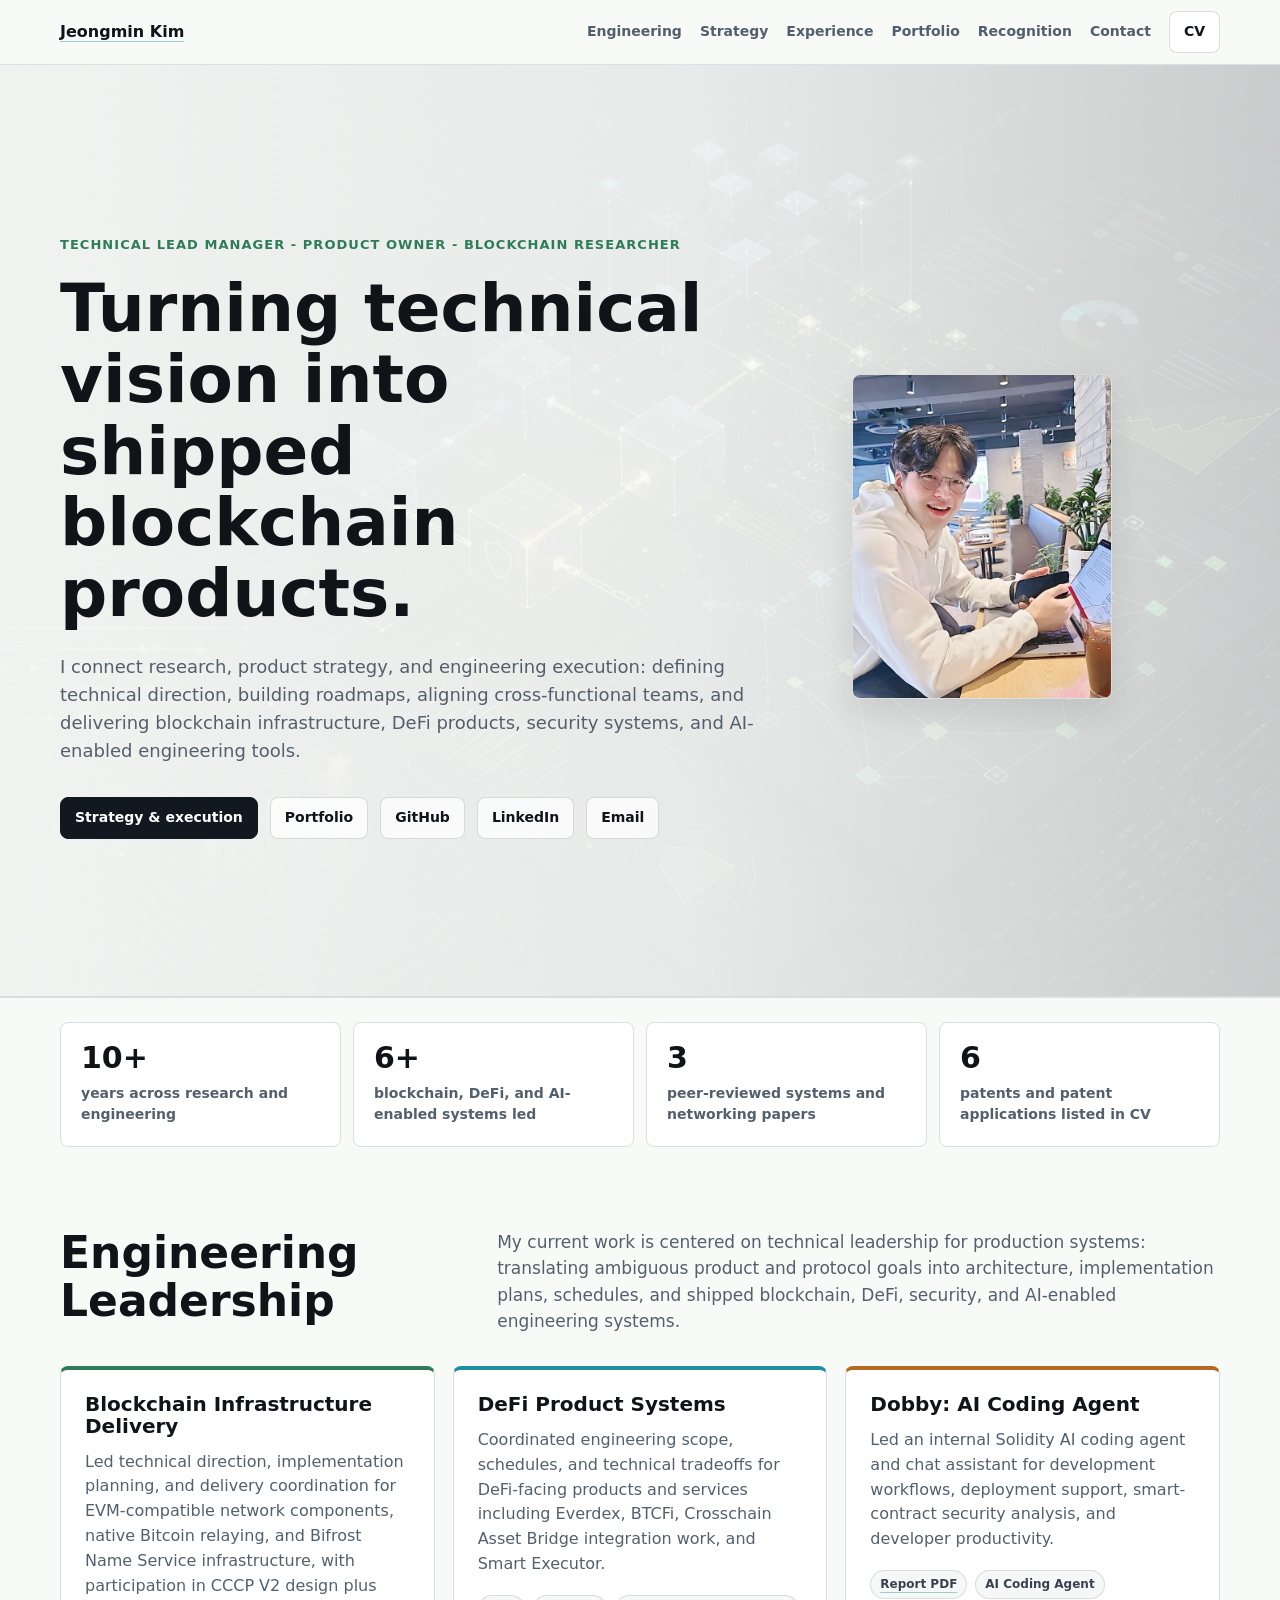
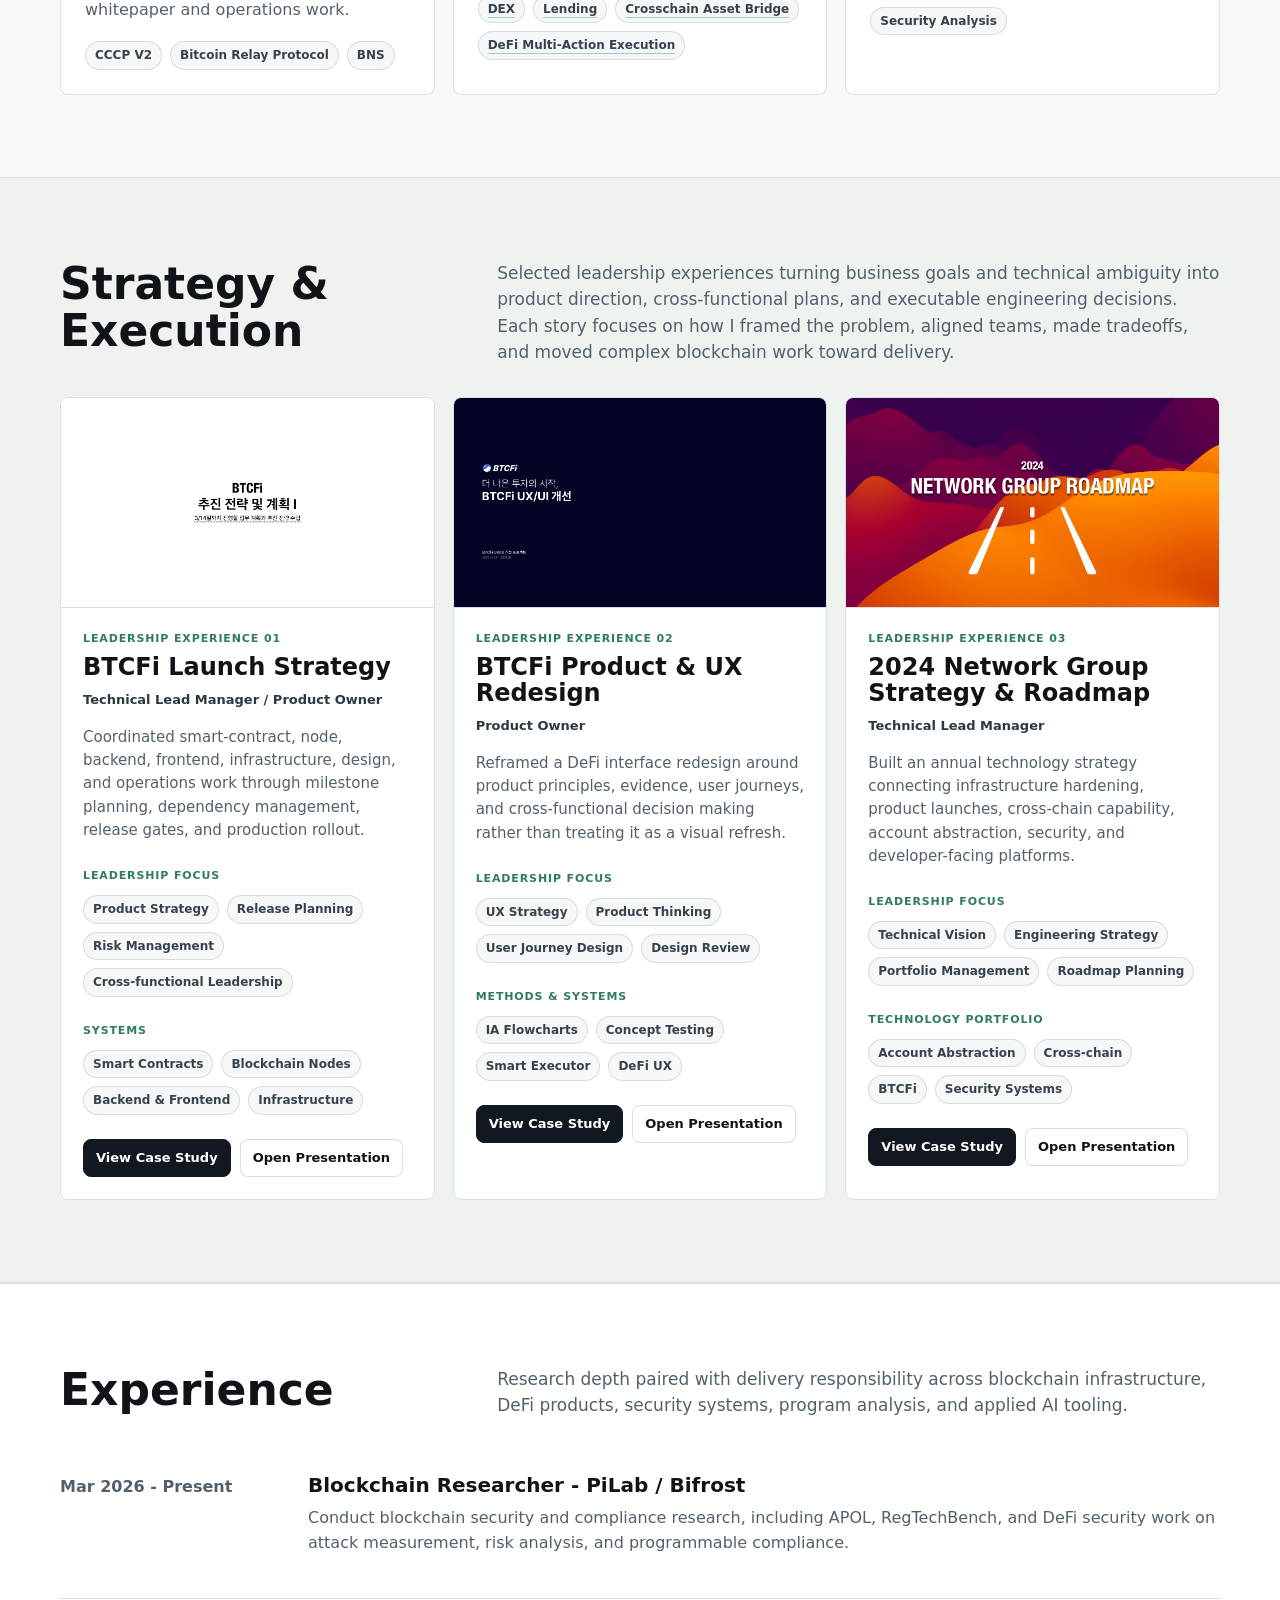
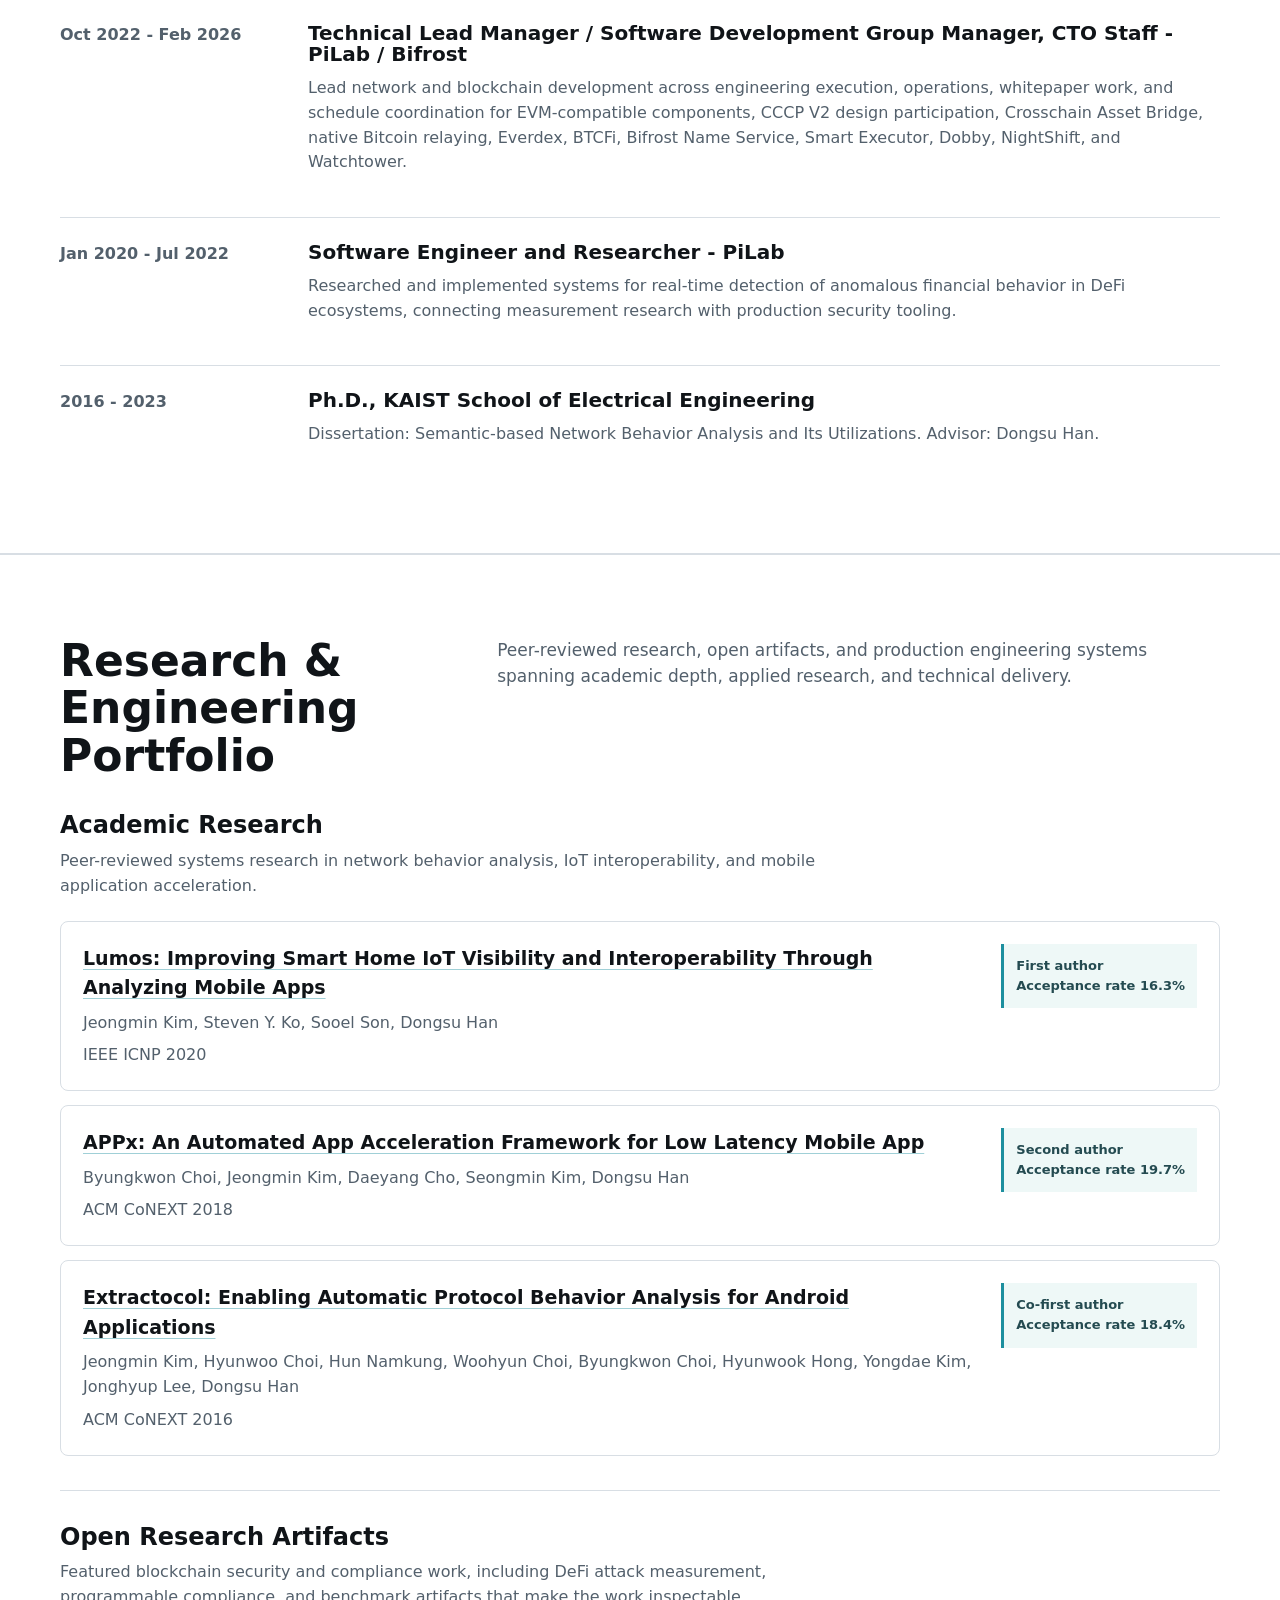
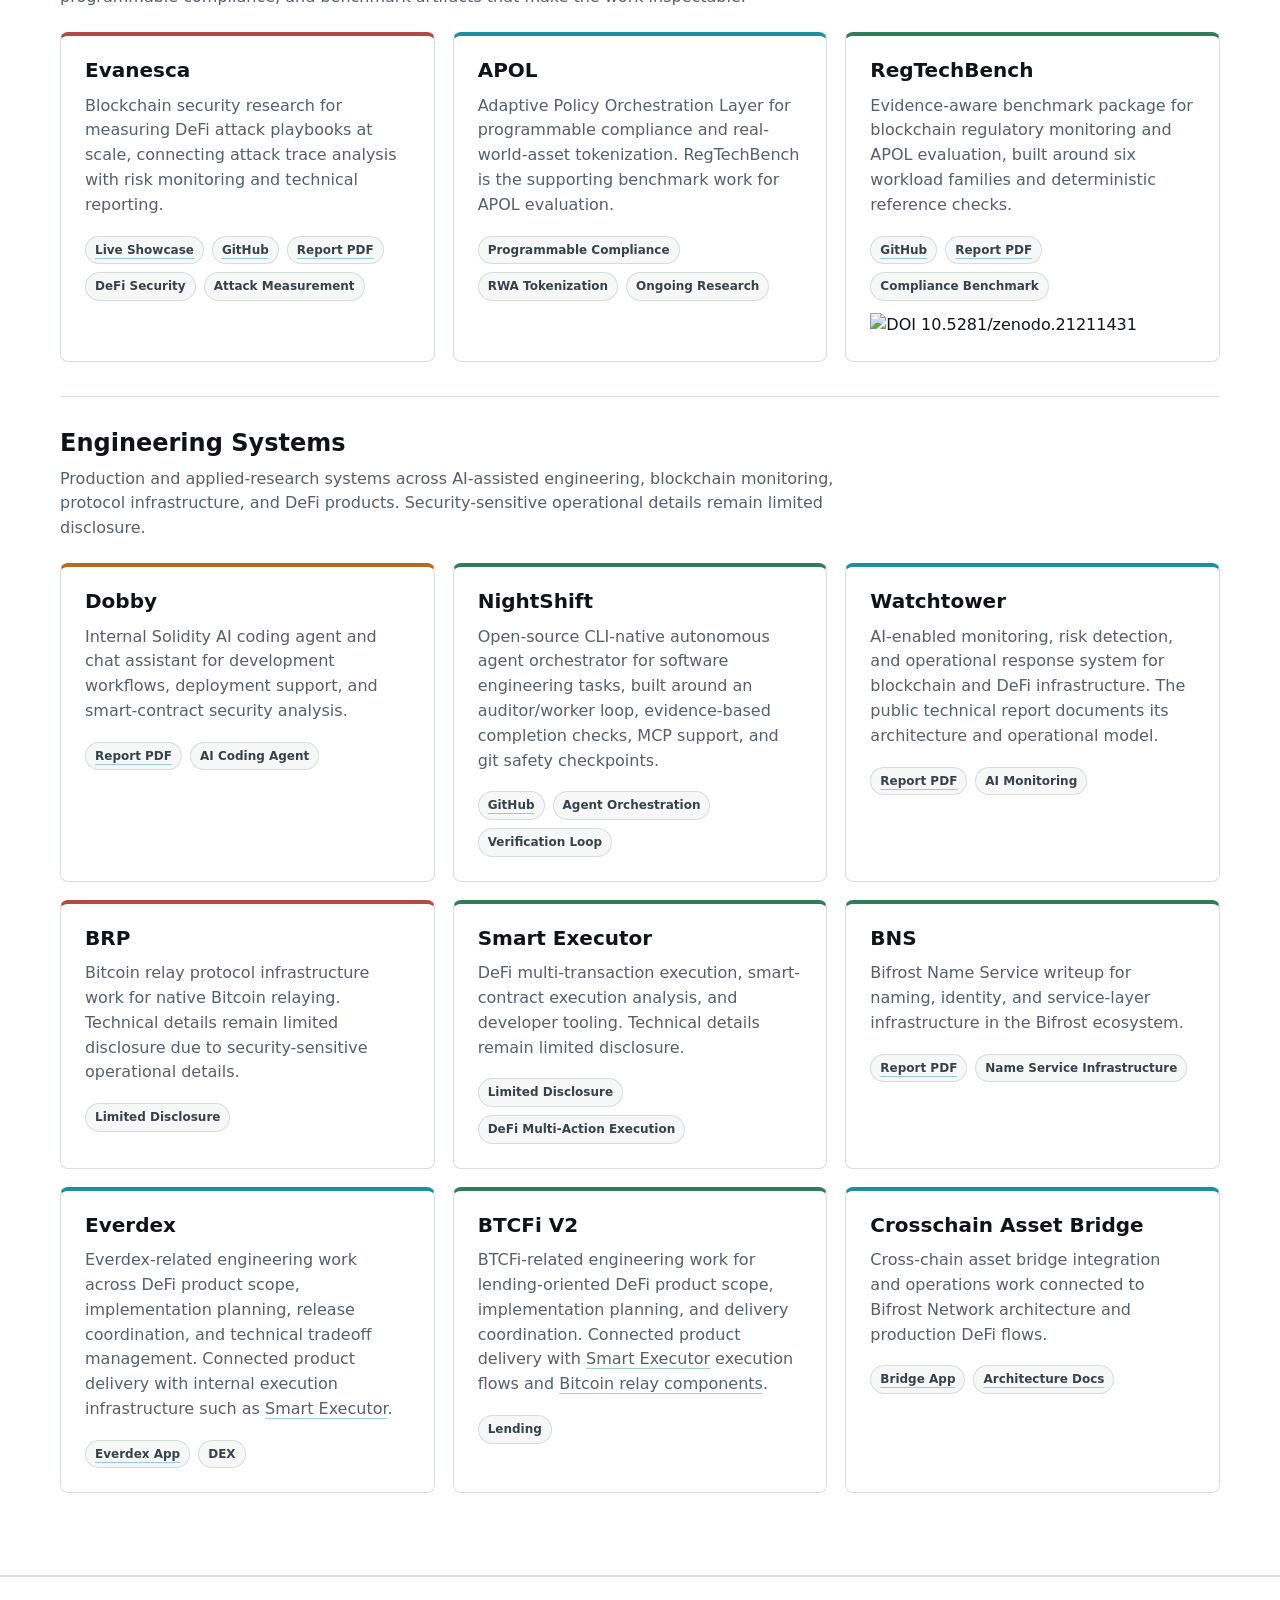
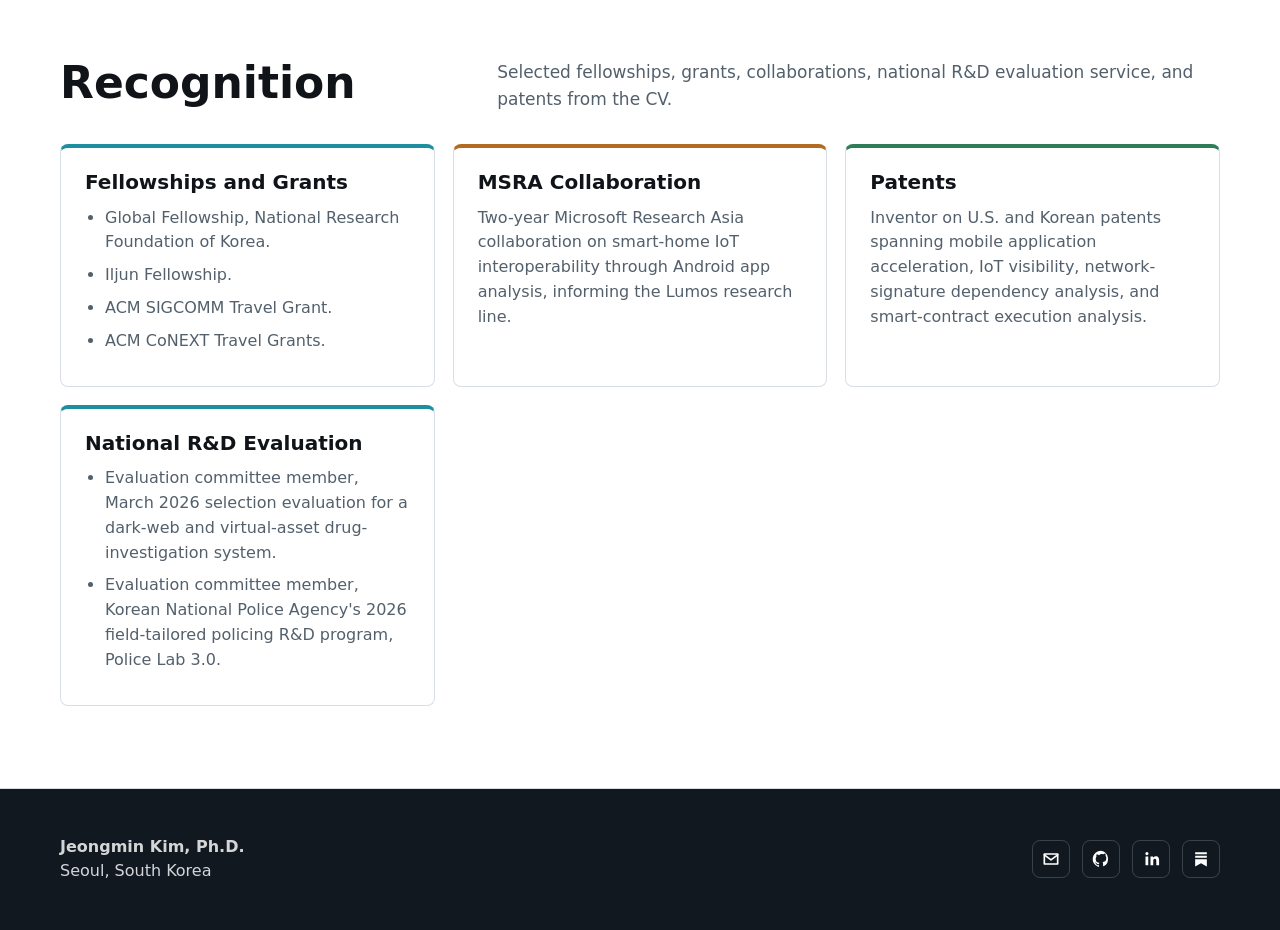
==== commit 881578b7: "Rename leadership section to strategy and execution" ====
--- a/docs/index.html
+++ b/docs/index.html
@@ -771,7 +771,7 @@
             <a class="brand" href="#top">Jeongmin Kim</a>
             <div class="nav-links">
                 <a href="#engineering">Engineering</a>
-                <a href="#product-engineering-leadership">Leadership</a>
+                <a href="#strategy-execution">Strategy</a>
                 <a href="#experience">Experience</a>
                 <a href="#portfolio">Portfolio</a>
                 <a href="#recognition">Recognition</a>
@@ -794,7 +794,7 @@
                         DeFi products, security systems, and AI-enabled engineering tools.
                     </p>
                     <div class="hero-actions">
-                        <a class="button dark" href="#product-engineering-leadership">Product &amp; engineering leadership</a>
+                        <a class="button dark" href="#strategy-execution">Strategy &amp; execution</a>
                         <a class="button" href="#portfolio">Portfolio</a>
                         <a class="button" href="https://github.com/appff" target="_blank" rel="noreferrer">GitHub</a>
                         <a class="button" href="https://www.linkedin.com/in/jeongmin-kim-a875b1139/" target="_blank" rel="noreferrer">LinkedIn</a>
@@ -882,10 +882,10 @@
             </div>
         </section>
 
-        <section class="leadership-section" id="product-engineering-leadership">
+        <section class="leadership-section" id="strategy-execution">
             <div class="shell">
                 <div class="section-head">
-                    <h2>Product &amp; Engineering Leadership</h2>
+                    <h2>Strategy &amp; Execution</h2>
                     <p>
                         Selected leadership experiences turning business goals and technical ambiguity into product
                         direction, cross-functional plans, and executable engineering decisions. Each story focuses on
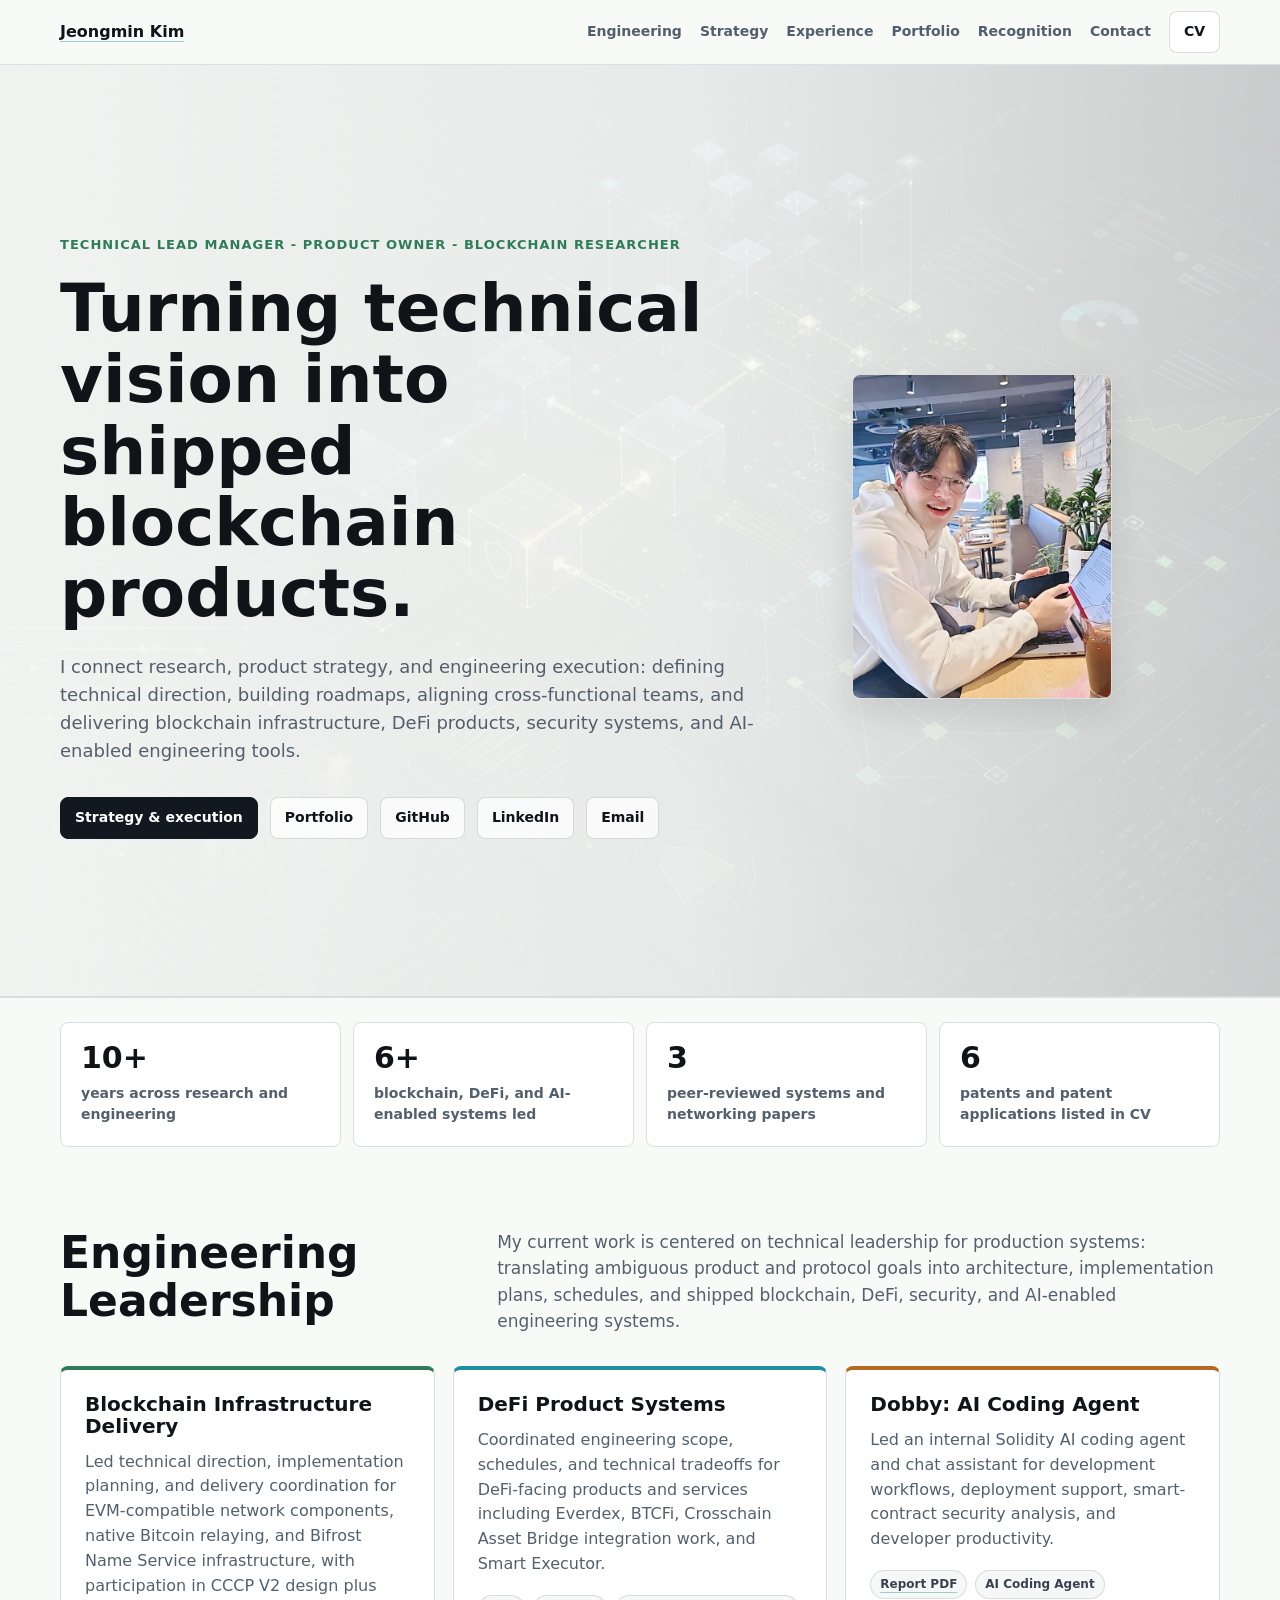
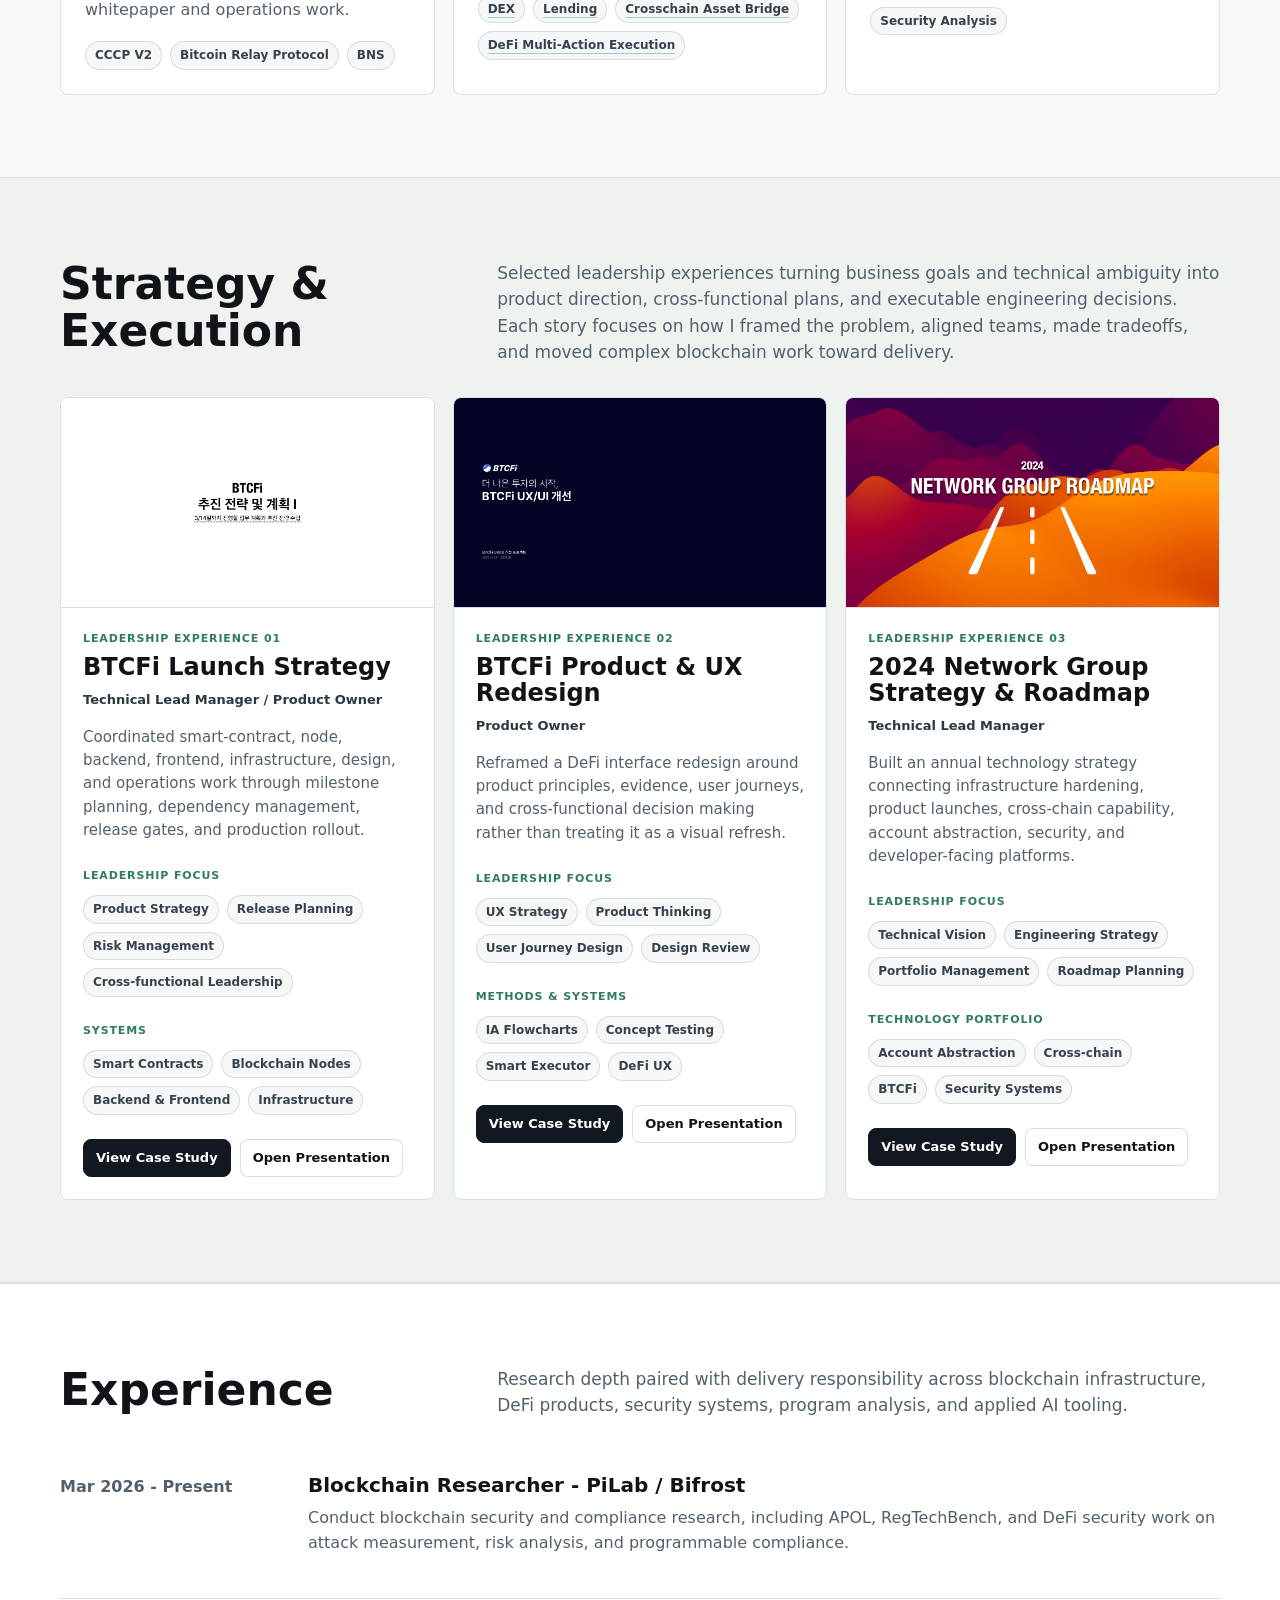
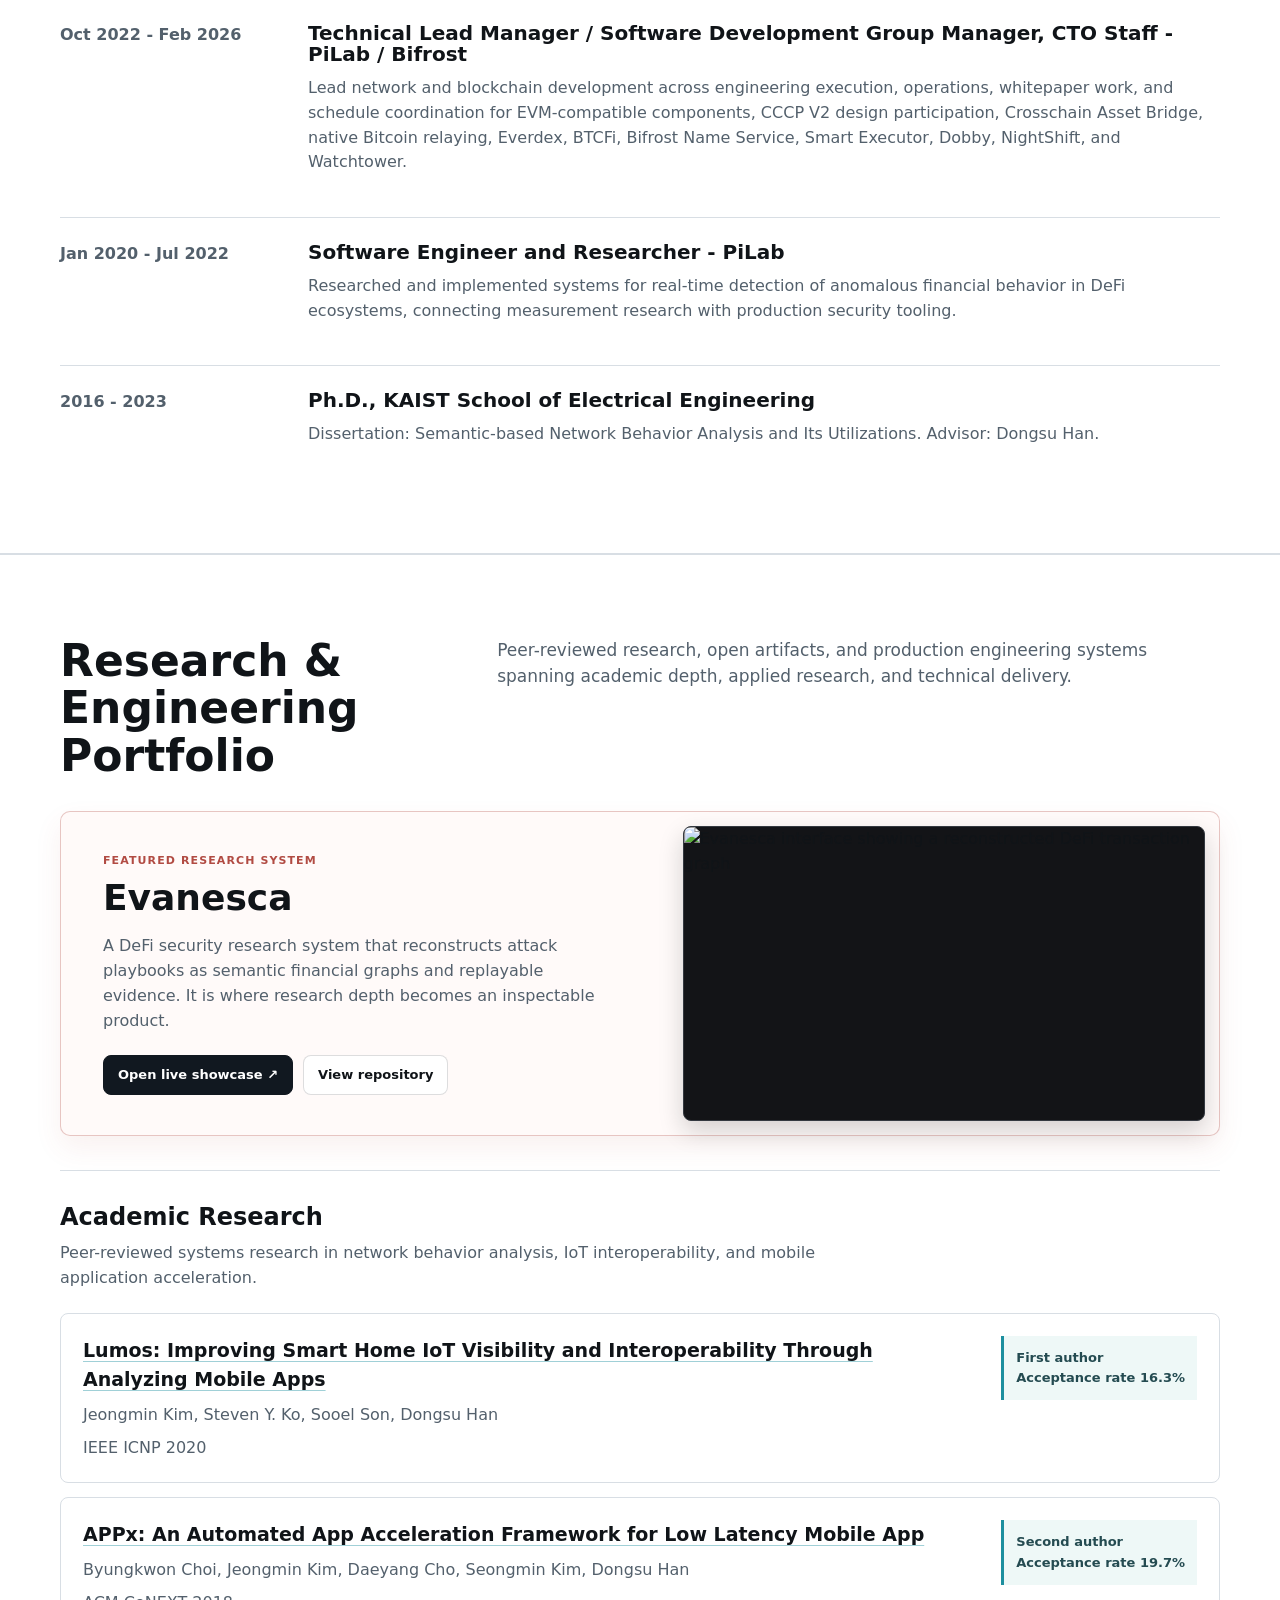
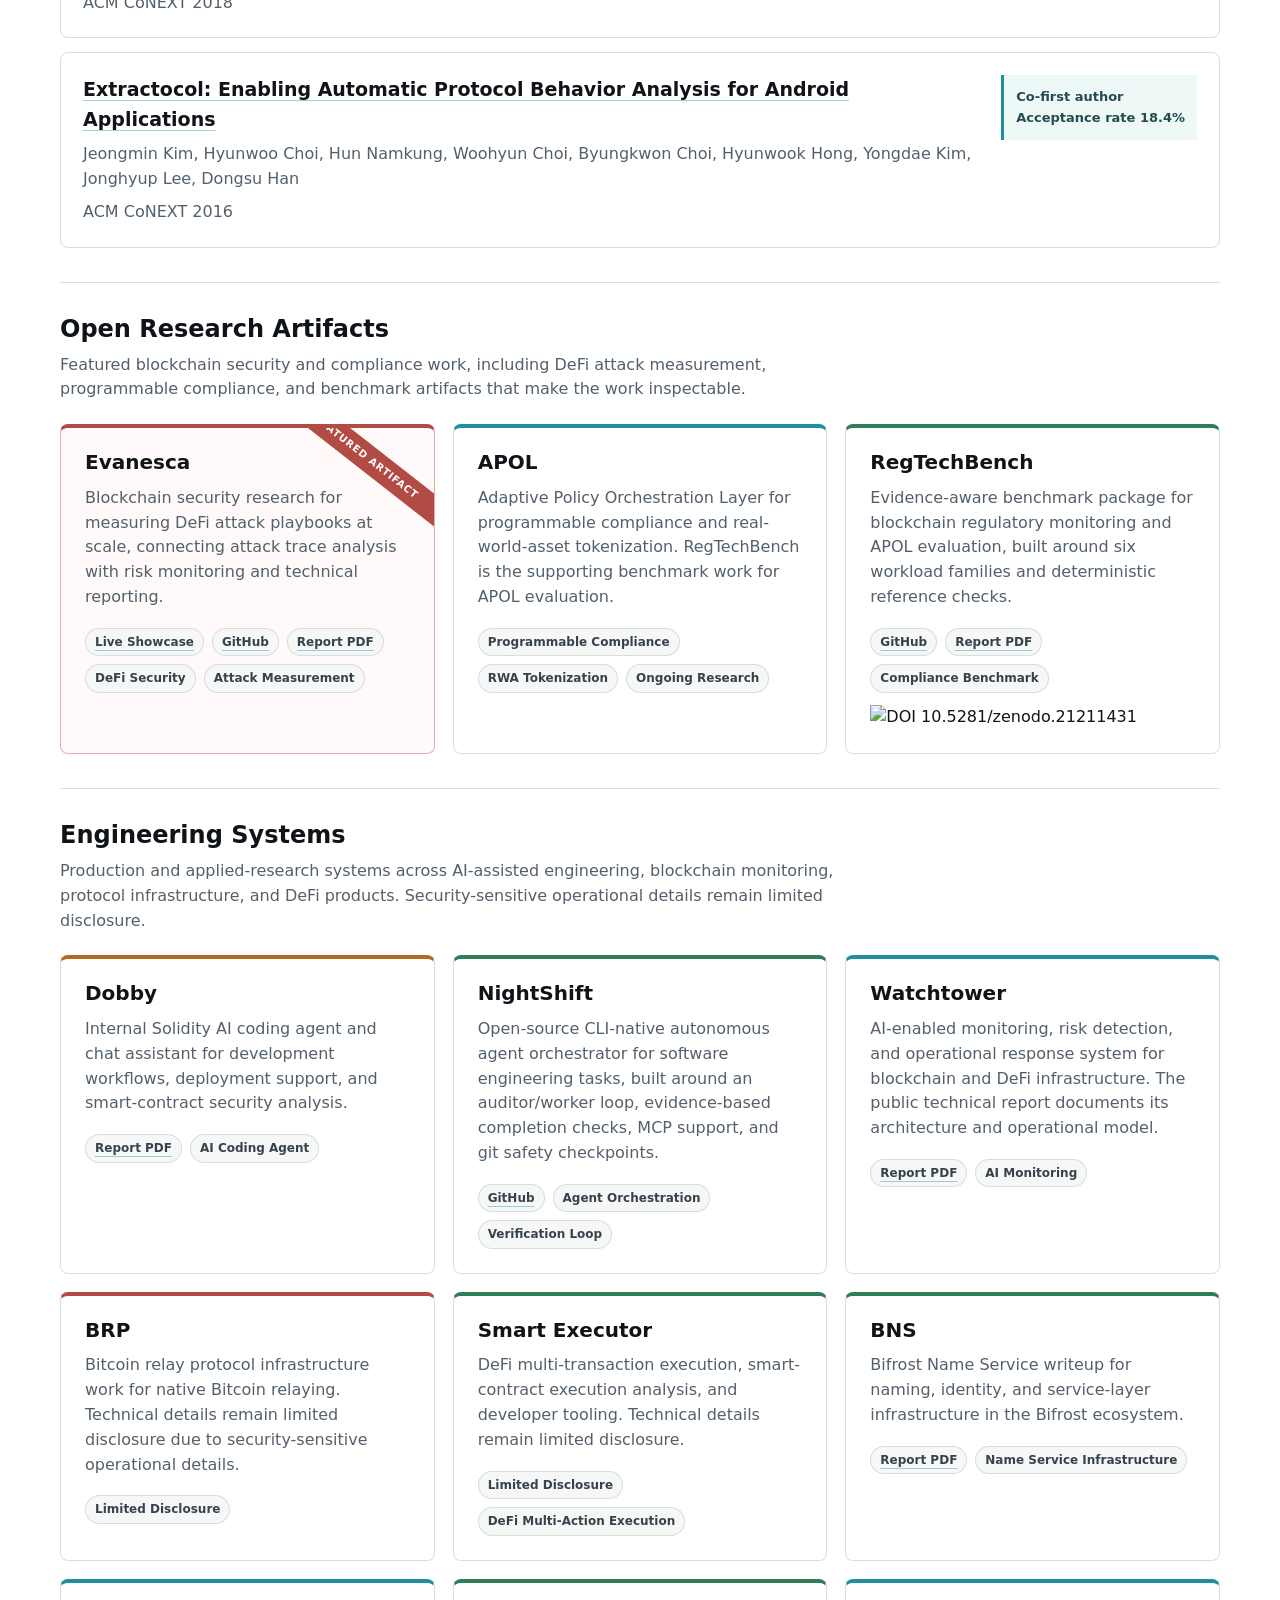
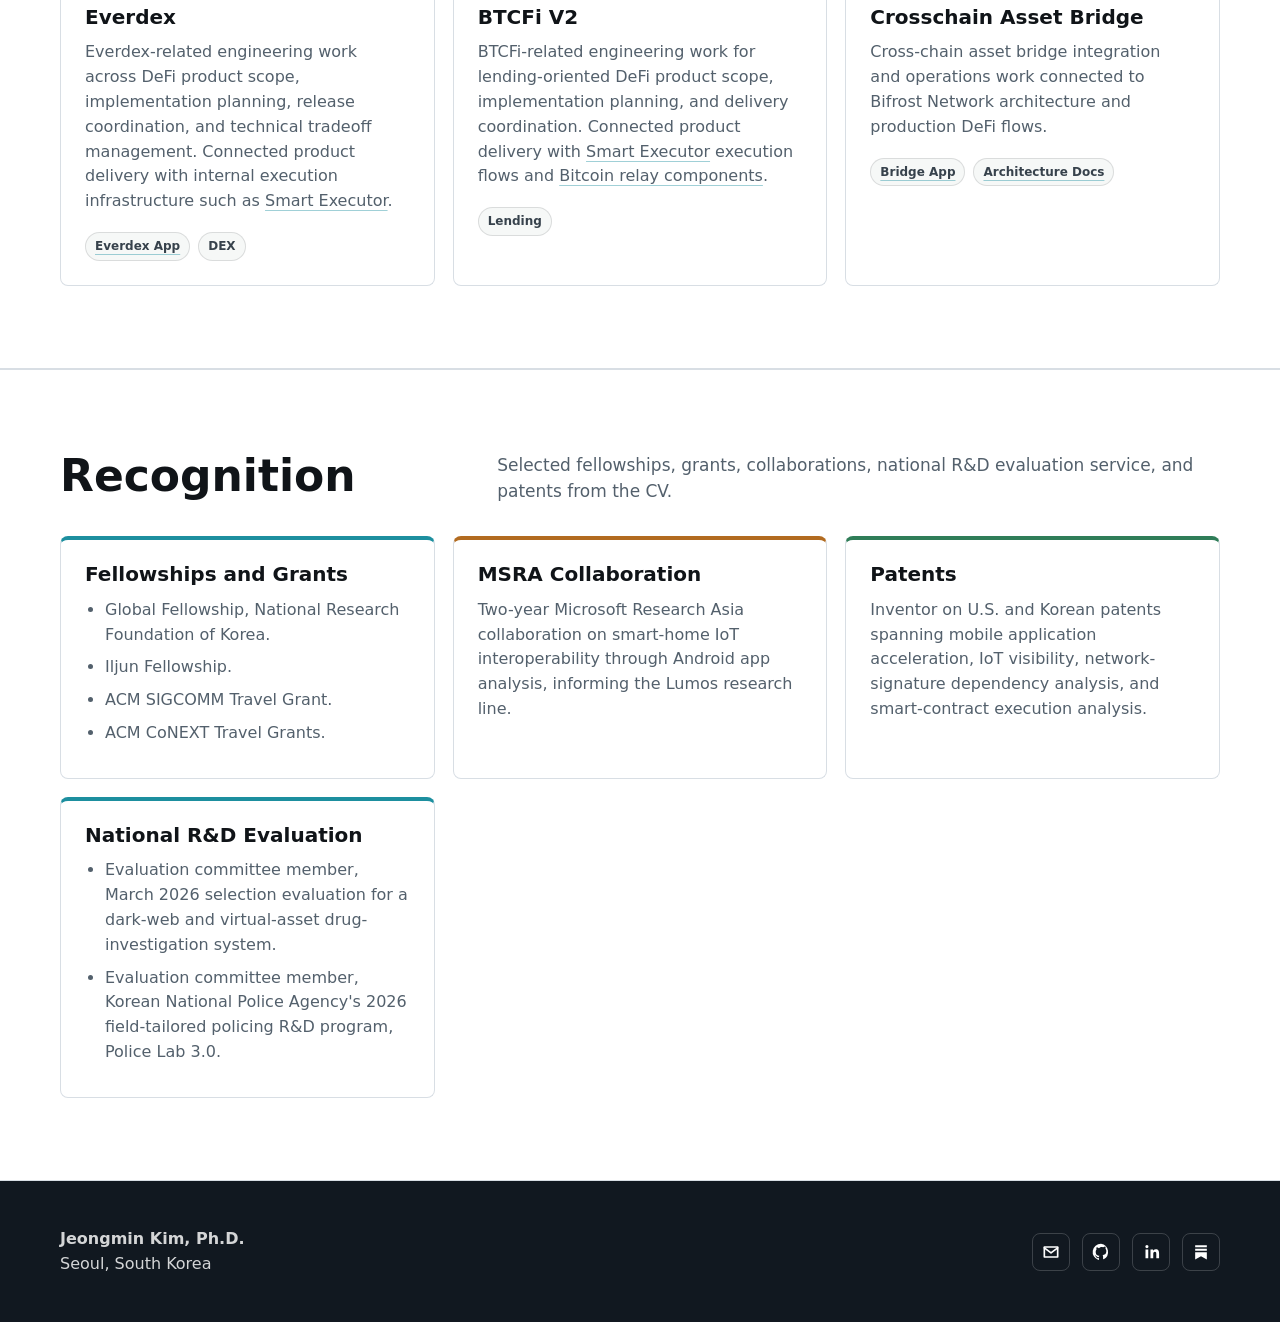
==== commit 82820cc1: "Highlight Evanesca research system" ====
--- a/docs/index.html
+++ b/docs/index.html
@@ -345,6 +345,98 @@
             border-bottom: 1px solid var(--line);
         }
 
+        .featured-project {
+            display: grid;
+            grid-template-columns: minmax(0, 1.05fr) minmax(0, 0.95fr);
+            gap: 30px;
+            align-items: stretch;
+            margin: 6px 0 34px;
+            padding: 14px;
+            border: 1px solid rgba(177, 75, 67, 0.3);
+            border-radius: 10px;
+            background: #fffaf9;
+            box-shadow: 0 12px 28px rgba(177, 75, 67, 0.08);
+        }
+
+        .featured-project-copy {
+            display: flex;
+            flex-direction: column;
+            justify-content: center;
+            padding: 26px 22px 26px 28px;
+        }
+
+        .featured-kicker {
+            color: var(--red);
+            font-size: 11px;
+            font-weight: 820;
+            letter-spacing: 0.1em;
+            text-transform: uppercase;
+        }
+
+        .featured-project h3 {
+            margin-top: 10px;
+            font-size: clamp(26px, 3vw, 36px);
+        }
+
+        .featured-project-copy p {
+            max-width: 520px;
+            margin: 16px 0 0;
+            color: var(--muted);
+            font-size: 16px;
+        }
+
+        .featured-project-actions {
+            display: flex;
+            flex-wrap: wrap;
+            gap: 10px;
+            margin-top: 22px;
+        }
+
+        .featured-project-actions .button {
+            min-height: 38px;
+            font-size: 13px;
+        }
+
+        .featured-project-visual {
+            min-height: 286px;
+            overflow: hidden;
+            border: 1px solid #343940;
+            border-radius: 8px;
+            background: #131417;
+            box-shadow: 0 10px 24px rgba(19, 20, 23, 0.18);
+        }
+
+        .featured-project-visual img {
+            width: 100%;
+            height: 100%;
+            min-height: 286px;
+            display: block;
+            object-fit: cover;
+            object-position: center;
+        }
+
+        .featured-artifact {
+            position: relative;
+            overflow: hidden;
+            border-color: rgba(177, 75, 67, 0.42);
+            background: #fffaf9;
+        }
+
+        .featured-artifact::before {
+            content: "Featured artifact";
+            position: absolute;
+            top: 16px;
+            right: -33px;
+            padding: 5px 36px;
+            color: #ffffff;
+            background: var(--red);
+            font-size: 10px;
+            font-weight: 800;
+            letter-spacing: 0.08em;
+            text-transform: uppercase;
+            transform: rotate(38deg);
+        }
+
         .case-grid {
             display: grid;
             grid-template-columns: repeat(3, minmax(0, 1fr));
@@ -714,6 +806,14 @@
 
             .case-card-body {
                 min-height: 0;
+            }
+
+            .featured-project {
+                grid-template-columns: 1fr;
+            }
+
+            .featured-project-copy {
+                padding: 18px 12px 10px;
             }
 
             .paper,
@@ -1076,6 +1176,23 @@
                         depth, applied research, and technical delivery.
                     </p>
                 </div>
+                <article class="featured-project" aria-labelledby="evanesca-feature-title">
+                    <div class="featured-project-copy">
+                        <span class="featured-kicker">Featured research system</span>
+                        <h3 id="evanesca-feature-title">Evanesca</h3>
+                        <p>
+                            A DeFi security research system that reconstructs attack playbooks as semantic financial
+                            graphs and replayable evidence. It is where research depth becomes an inspectable product.
+                        </p>
+                        <div class="featured-project-actions">
+                            <a class="button dark" href="https://evanesca-front.vercel.app/" target="_blank" rel="noreferrer">Open live showcase ↗</a>
+                            <a class="button" href="https://github.com/appff/Evanesca_public" target="_blank" rel="noreferrer">View repository</a>
+                        </div>
+                    </div>
+                    <div class="featured-project-visual">
+                        <img src="https://evanesca-front.vercel.app/landing/evanesca-hero-still.jpg" alt="Evanesca interface showing a reconstructed DeFi transaction graph" width="1600" height="900">
+                    </div>
+                </article>
                 <div class="portfolio-block">
                     <h3 class="portfolio-title">Academic Research</h3>
                     <p class="portfolio-intro">
@@ -1123,7 +1240,7 @@
                         programmable compliance, and benchmark artifacts that make the work inspectable.
                     </p>
                     <div class="grid-3">
-                        <article class="card red">
+                        <article class="card red featured-artifact">
                             <h3>Evanesca</h3>
                             <p>
                                 Blockchain security research for measuring DeFi attack playbooks at scale, connecting
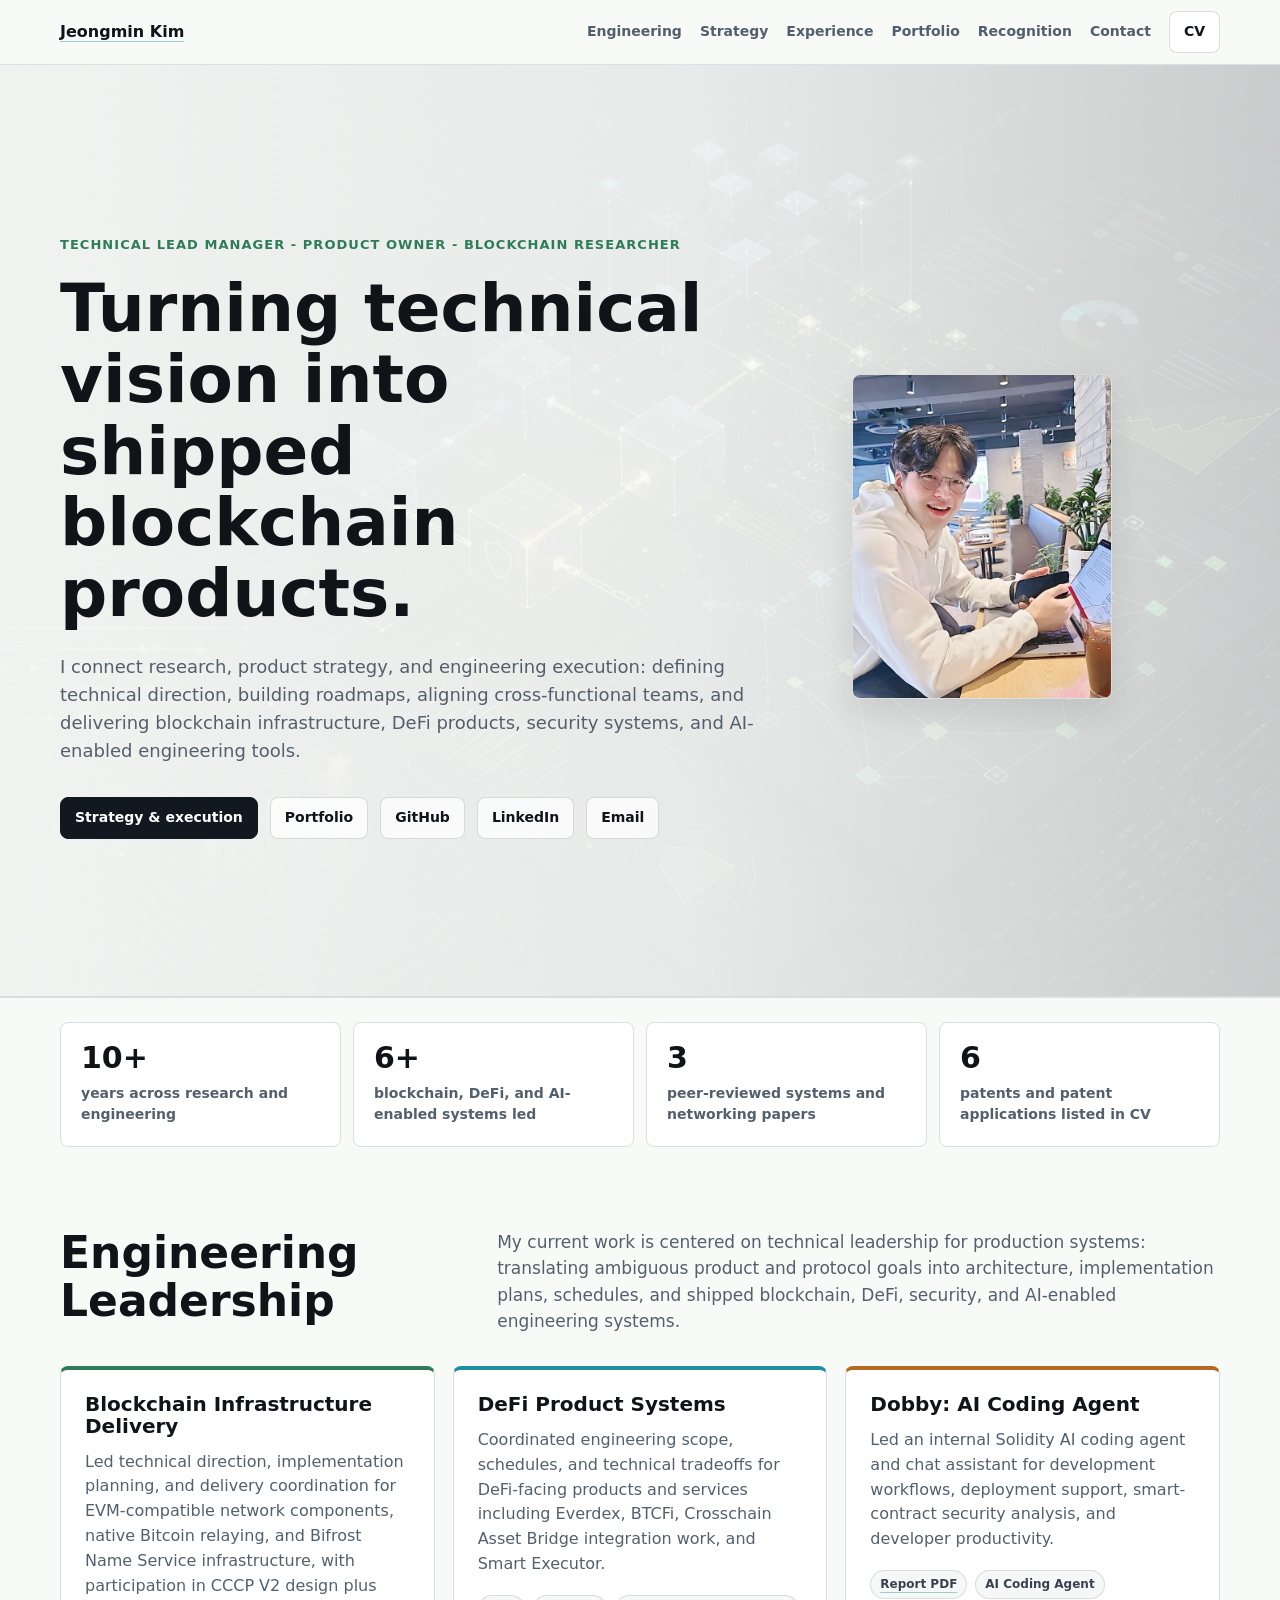
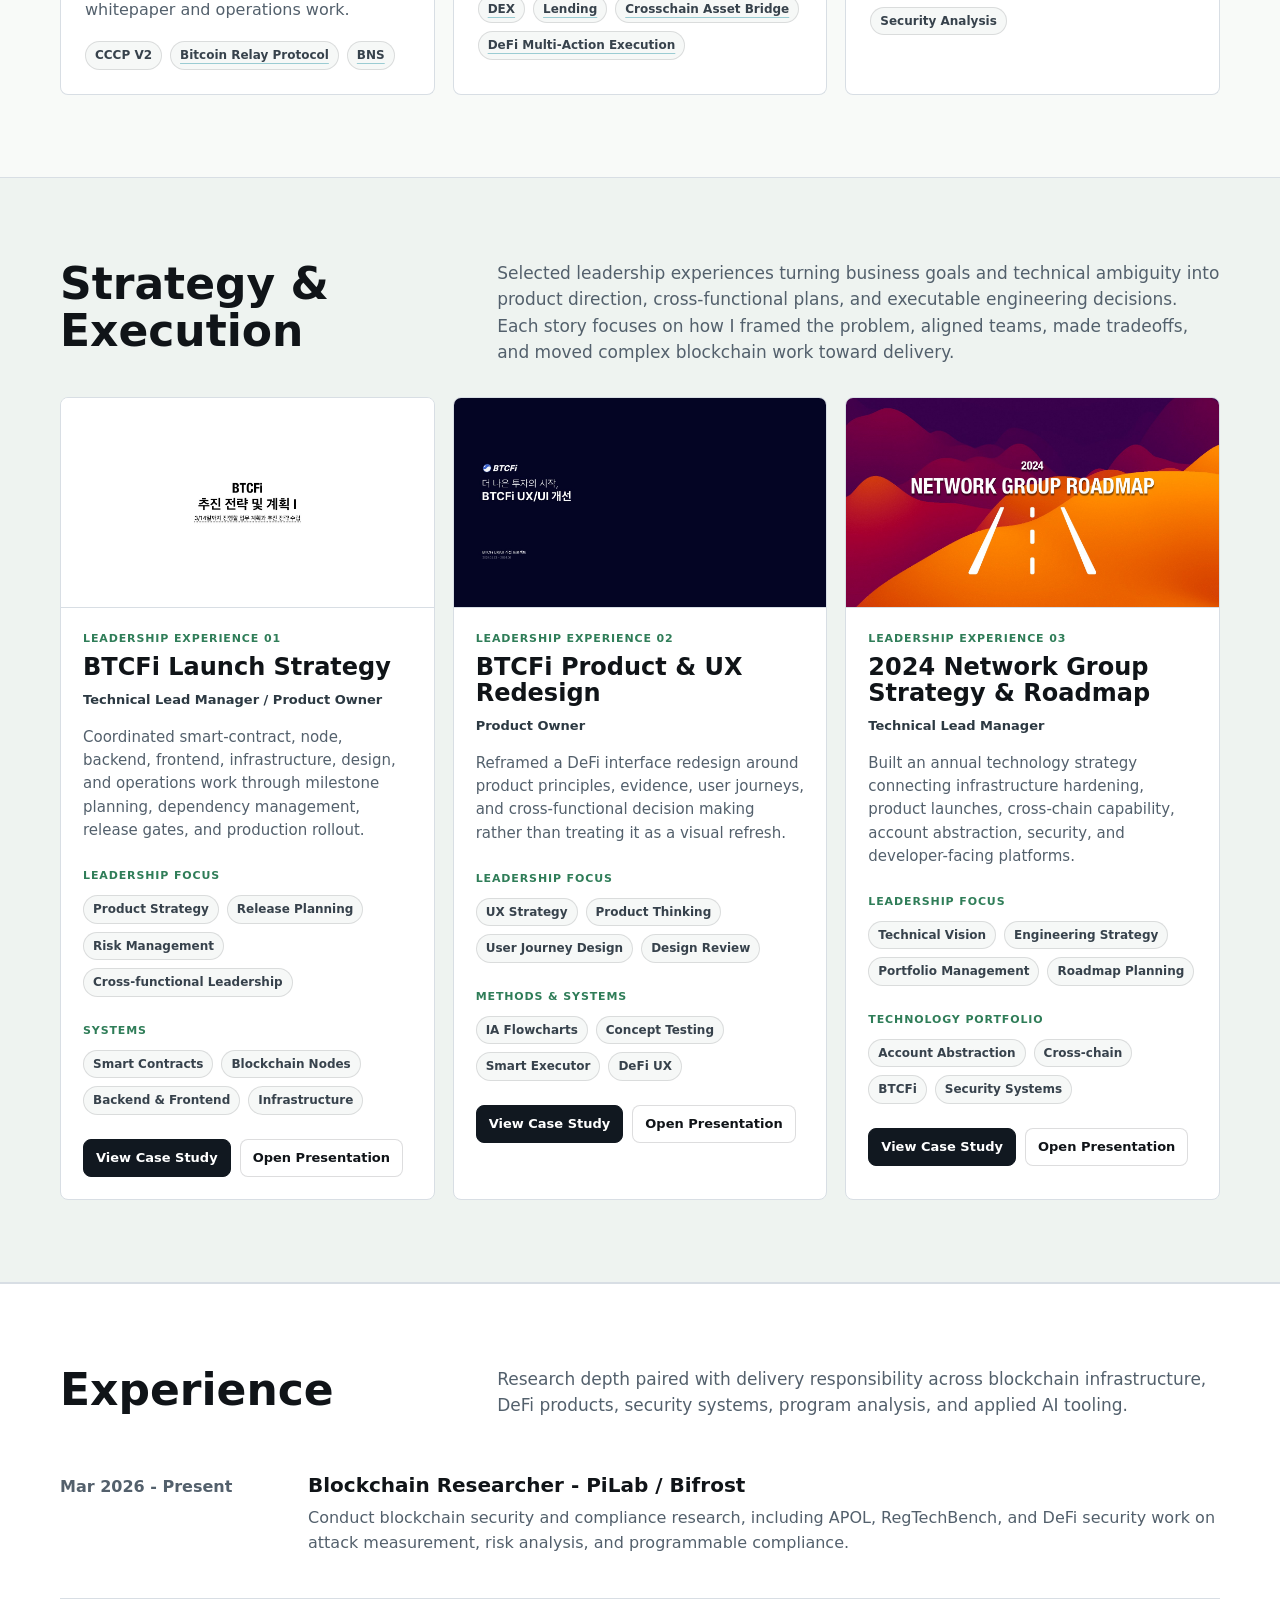
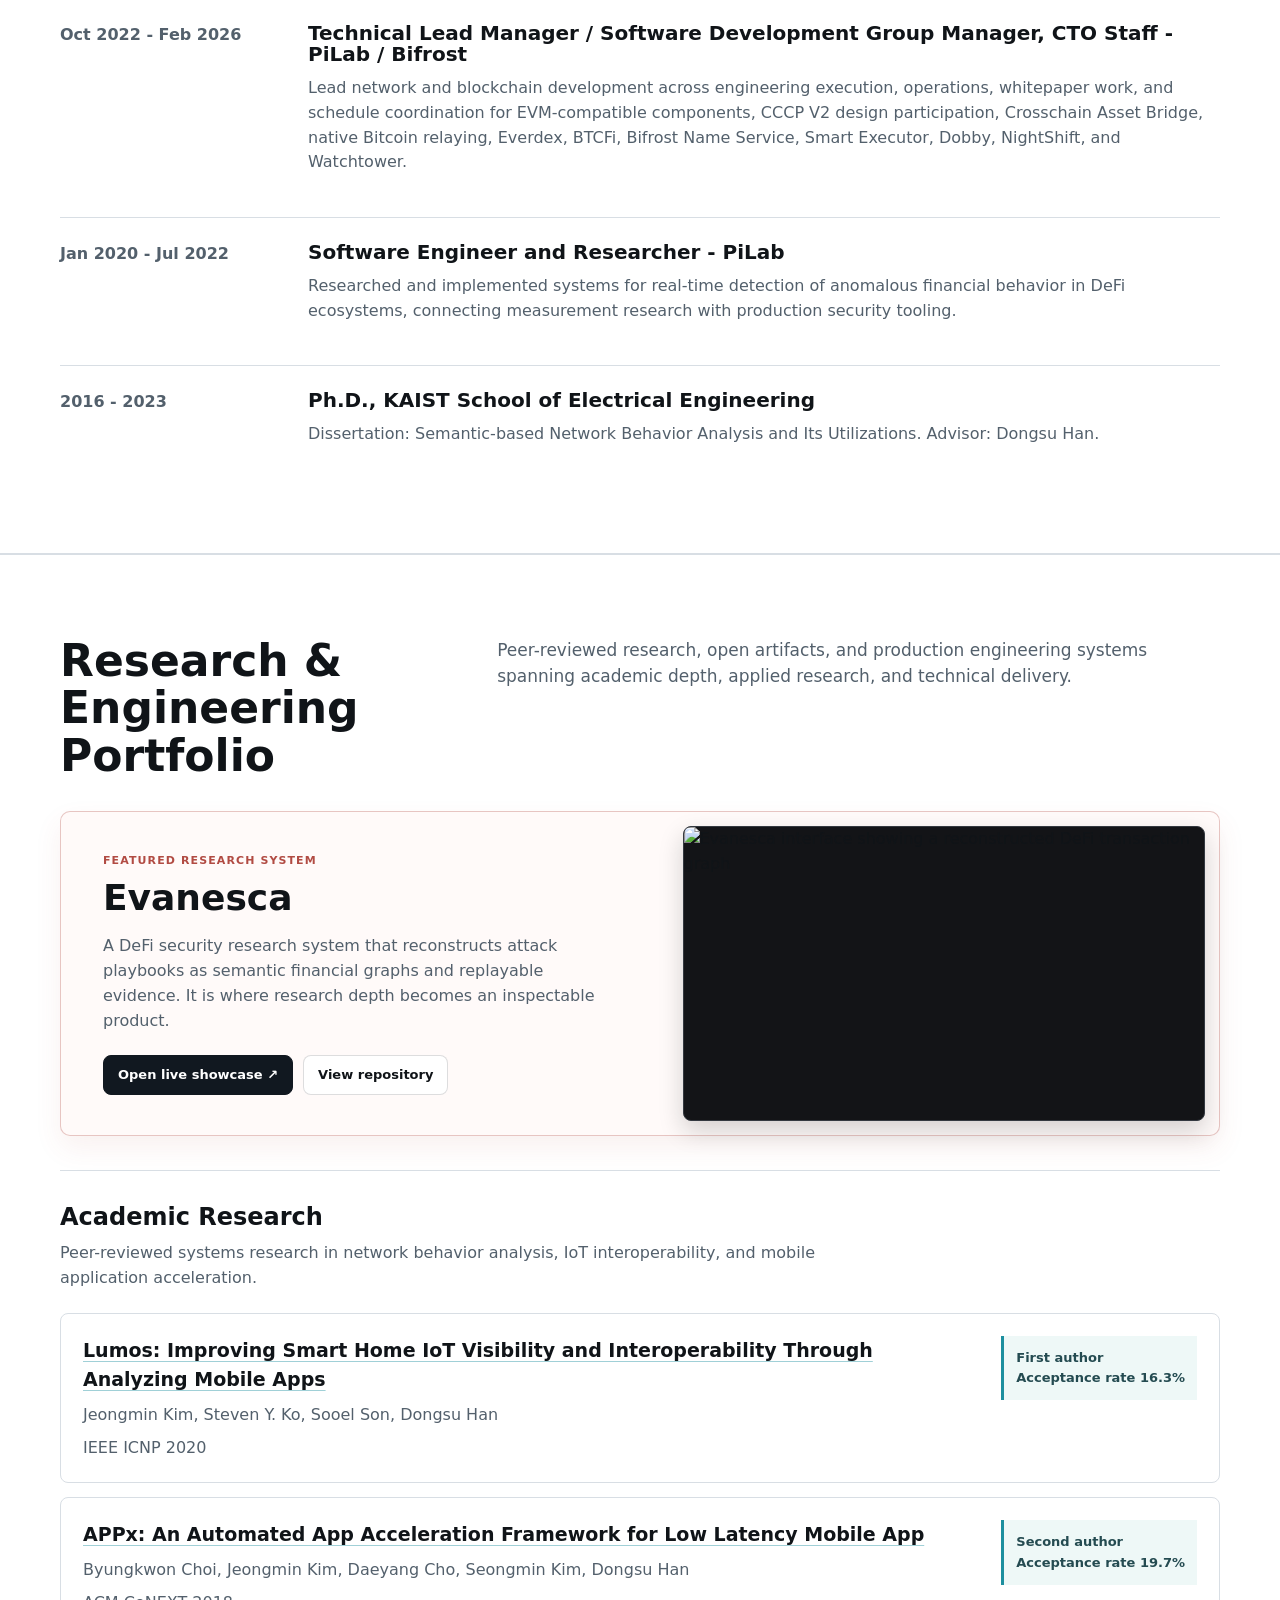
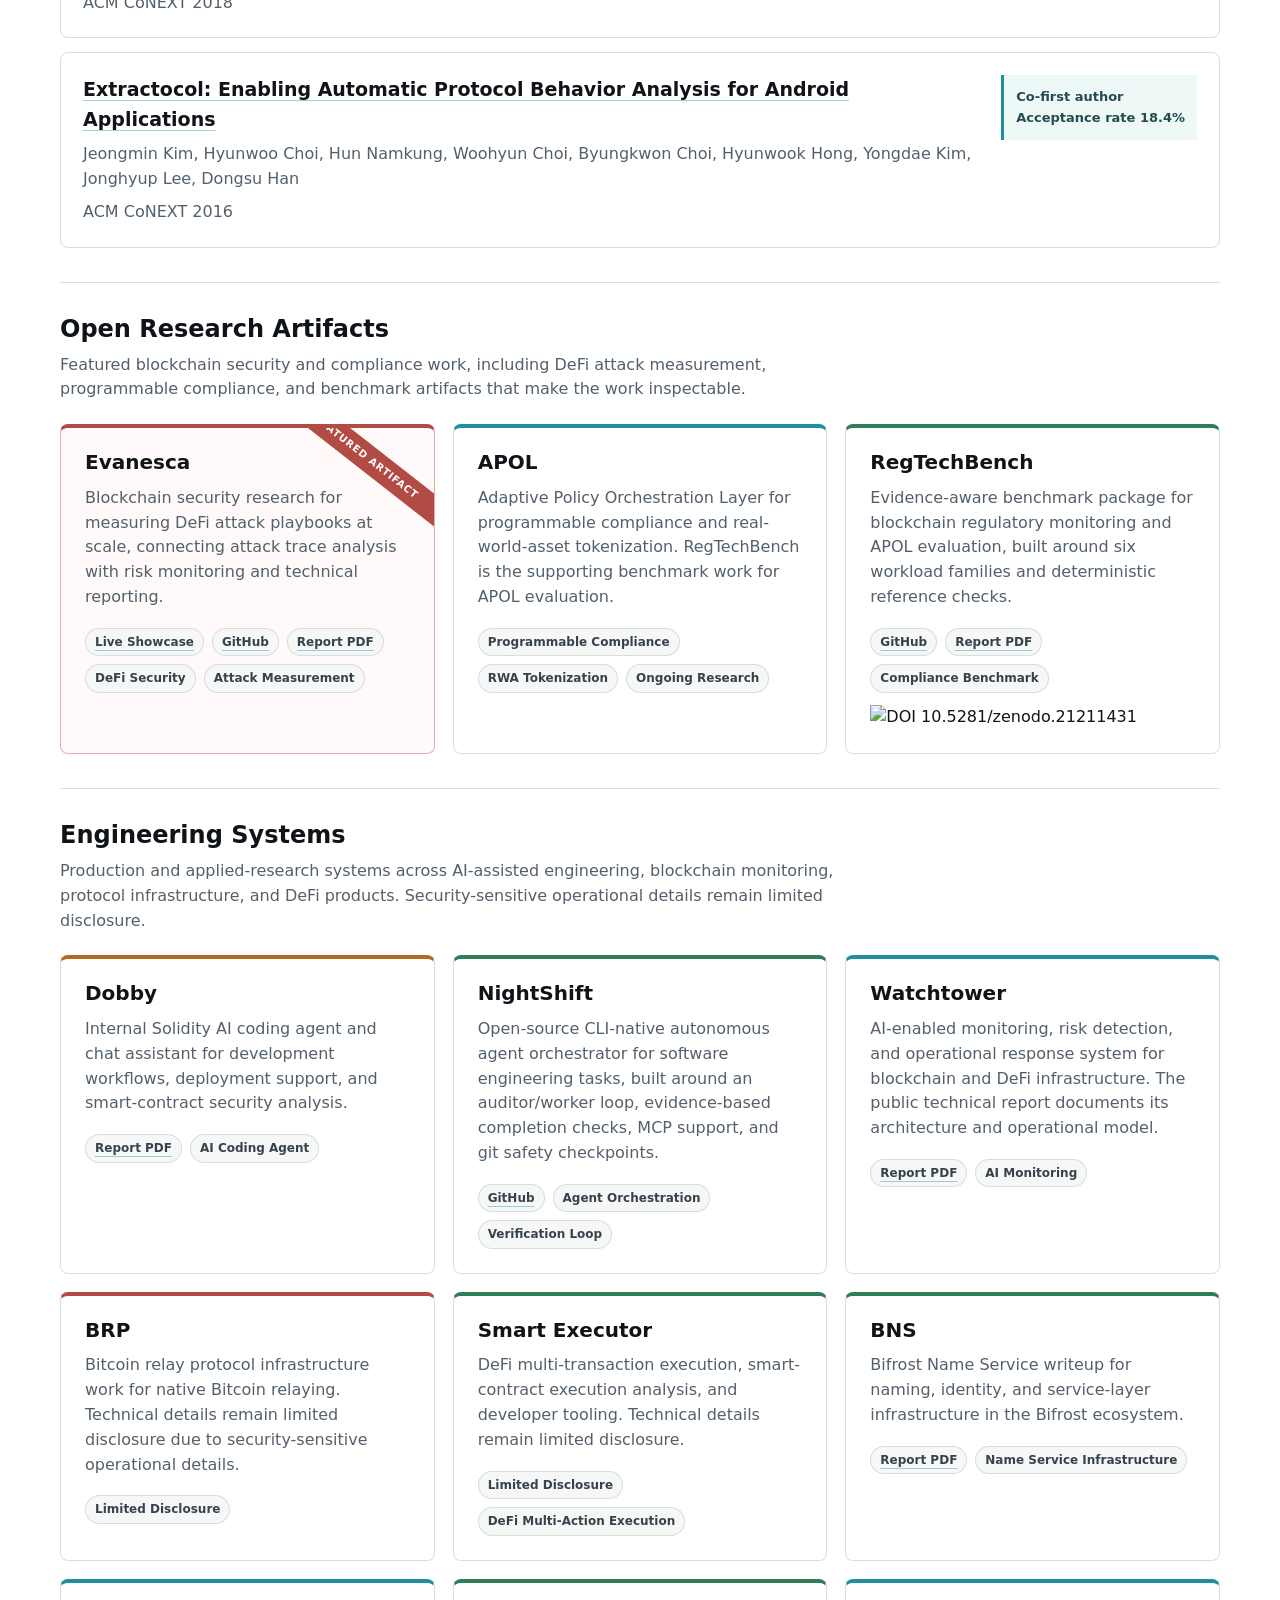
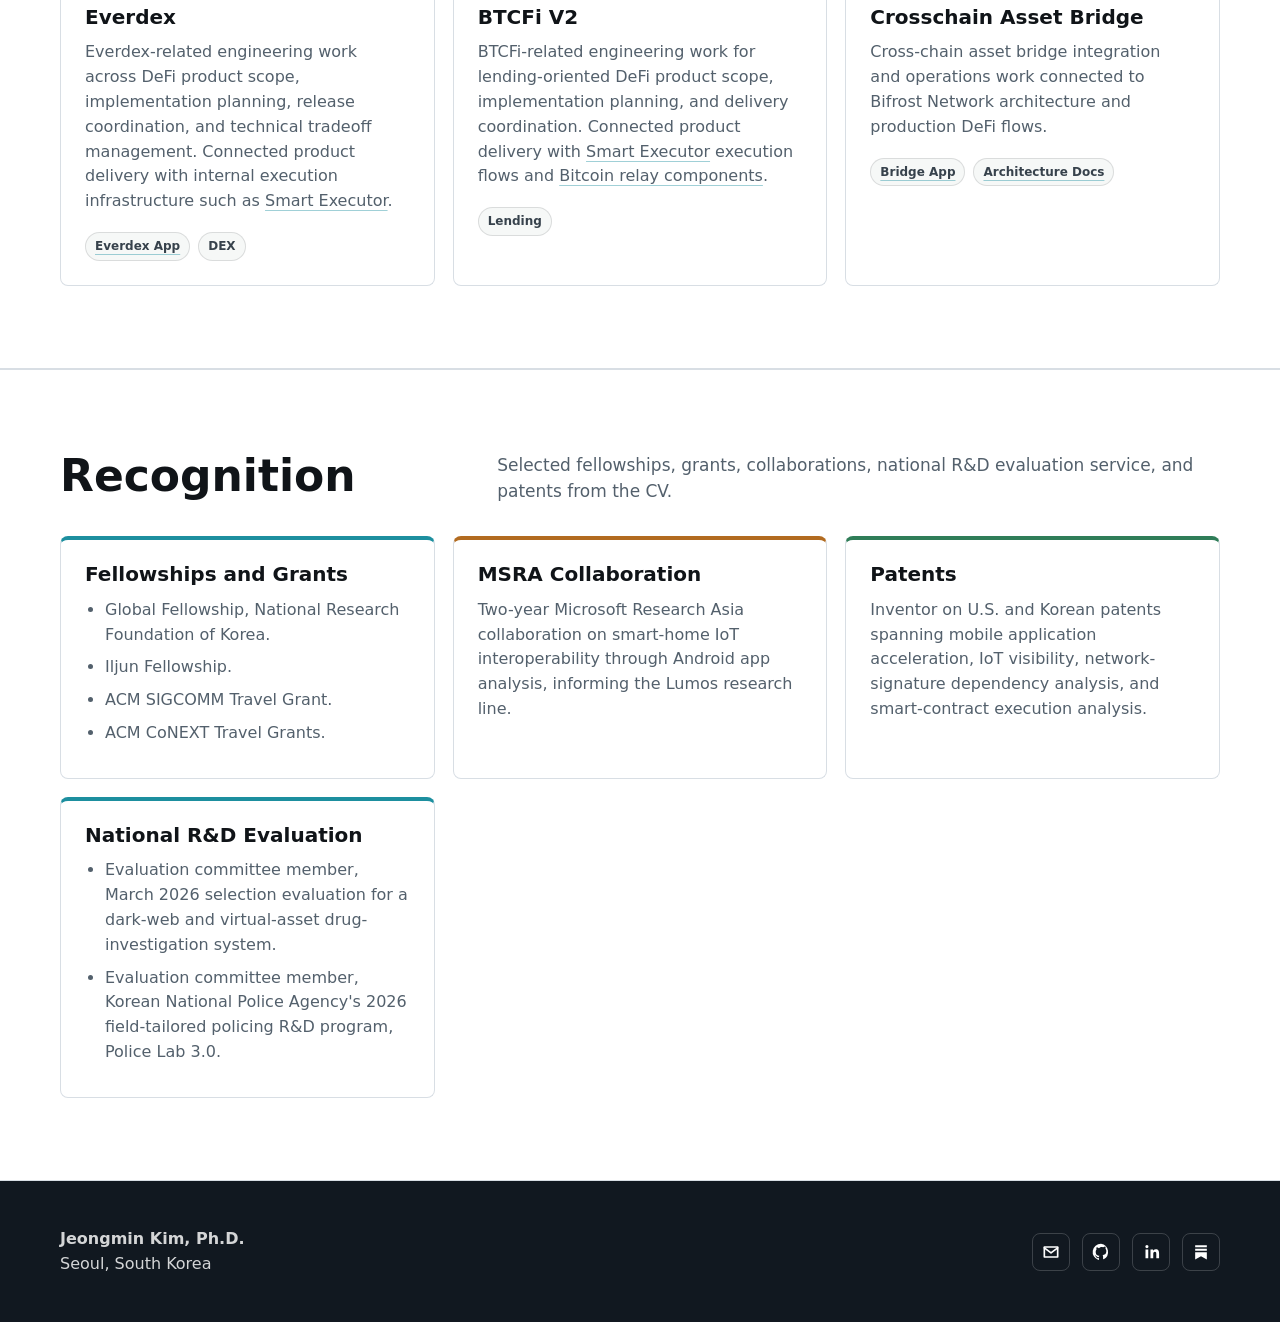
==== commit cb03fb71: "Link infrastructure badges to engineering systems" ====
--- a/docs/index.html
+++ b/docs/index.html
@@ -339,6 +339,10 @@
             border-top: 4px solid var(--red);
         }
 
+        .card[id] {
+            scroll-margin-top: 88px;
+        }
+
         .leadership-section {
             background: #eef3f0;
             border-top: 1px solid var(--line);
@@ -948,8 +952,8 @@
                         </p>
                         <div class="meta">
                             <span class="tag">CCCP V2</span>
-                            <span class="tag">Bitcoin Relay Protocol</span>
-                            <span class="tag">BNS</span>
+                            <a class="tag" href="#brp">Bitcoin Relay Protocol</a>
+                            <a class="tag" href="#bns">BNS</a>
                         </div>
                     </article>
                     <article class="card cyan">
@@ -1349,7 +1353,7 @@
                                 <span class="tag">DeFi Multi-Action Execution</span>
                             </div>
                         </article>
-                        <article class="card highlight">
+                        <article class="card highlight" id="bns">
                             <h3>BNS</h3>
                             <p>
                                 Bifrost Name Service writeup for naming, identity, and service-layer infrastructure in
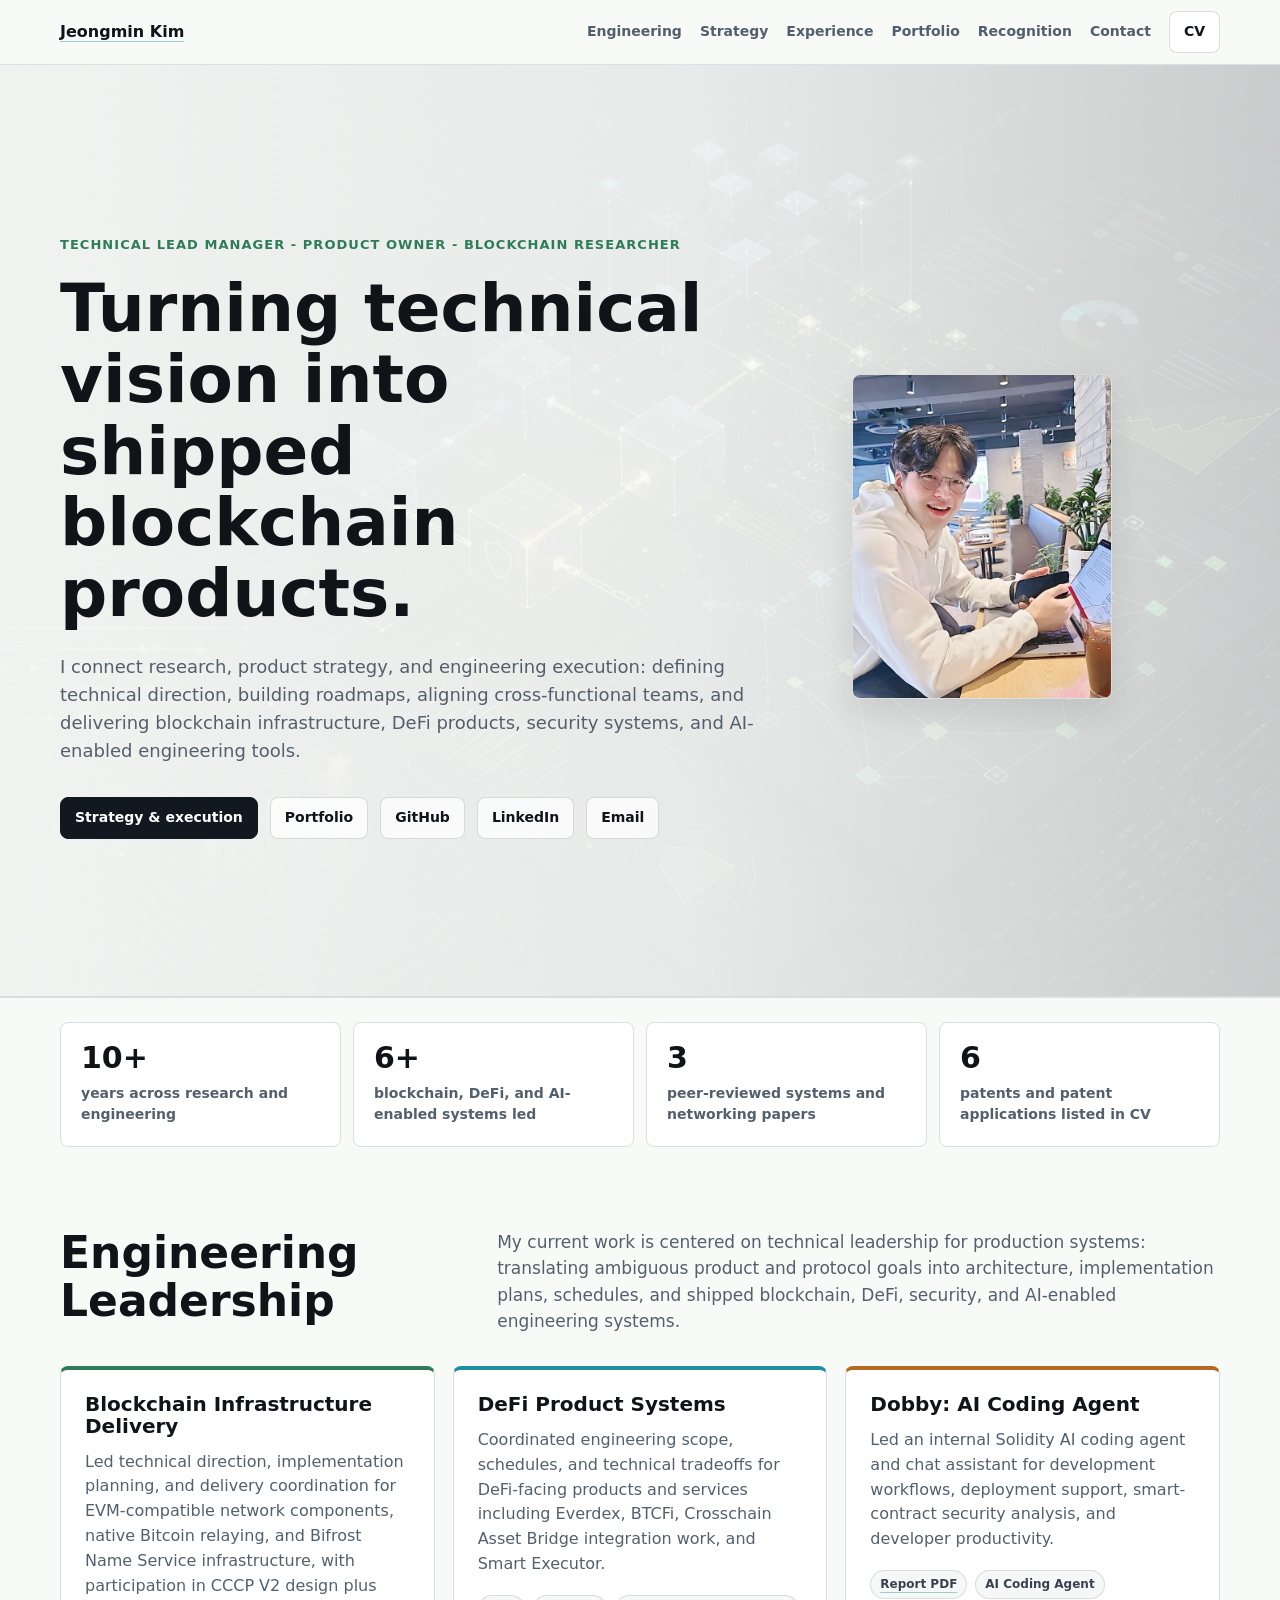
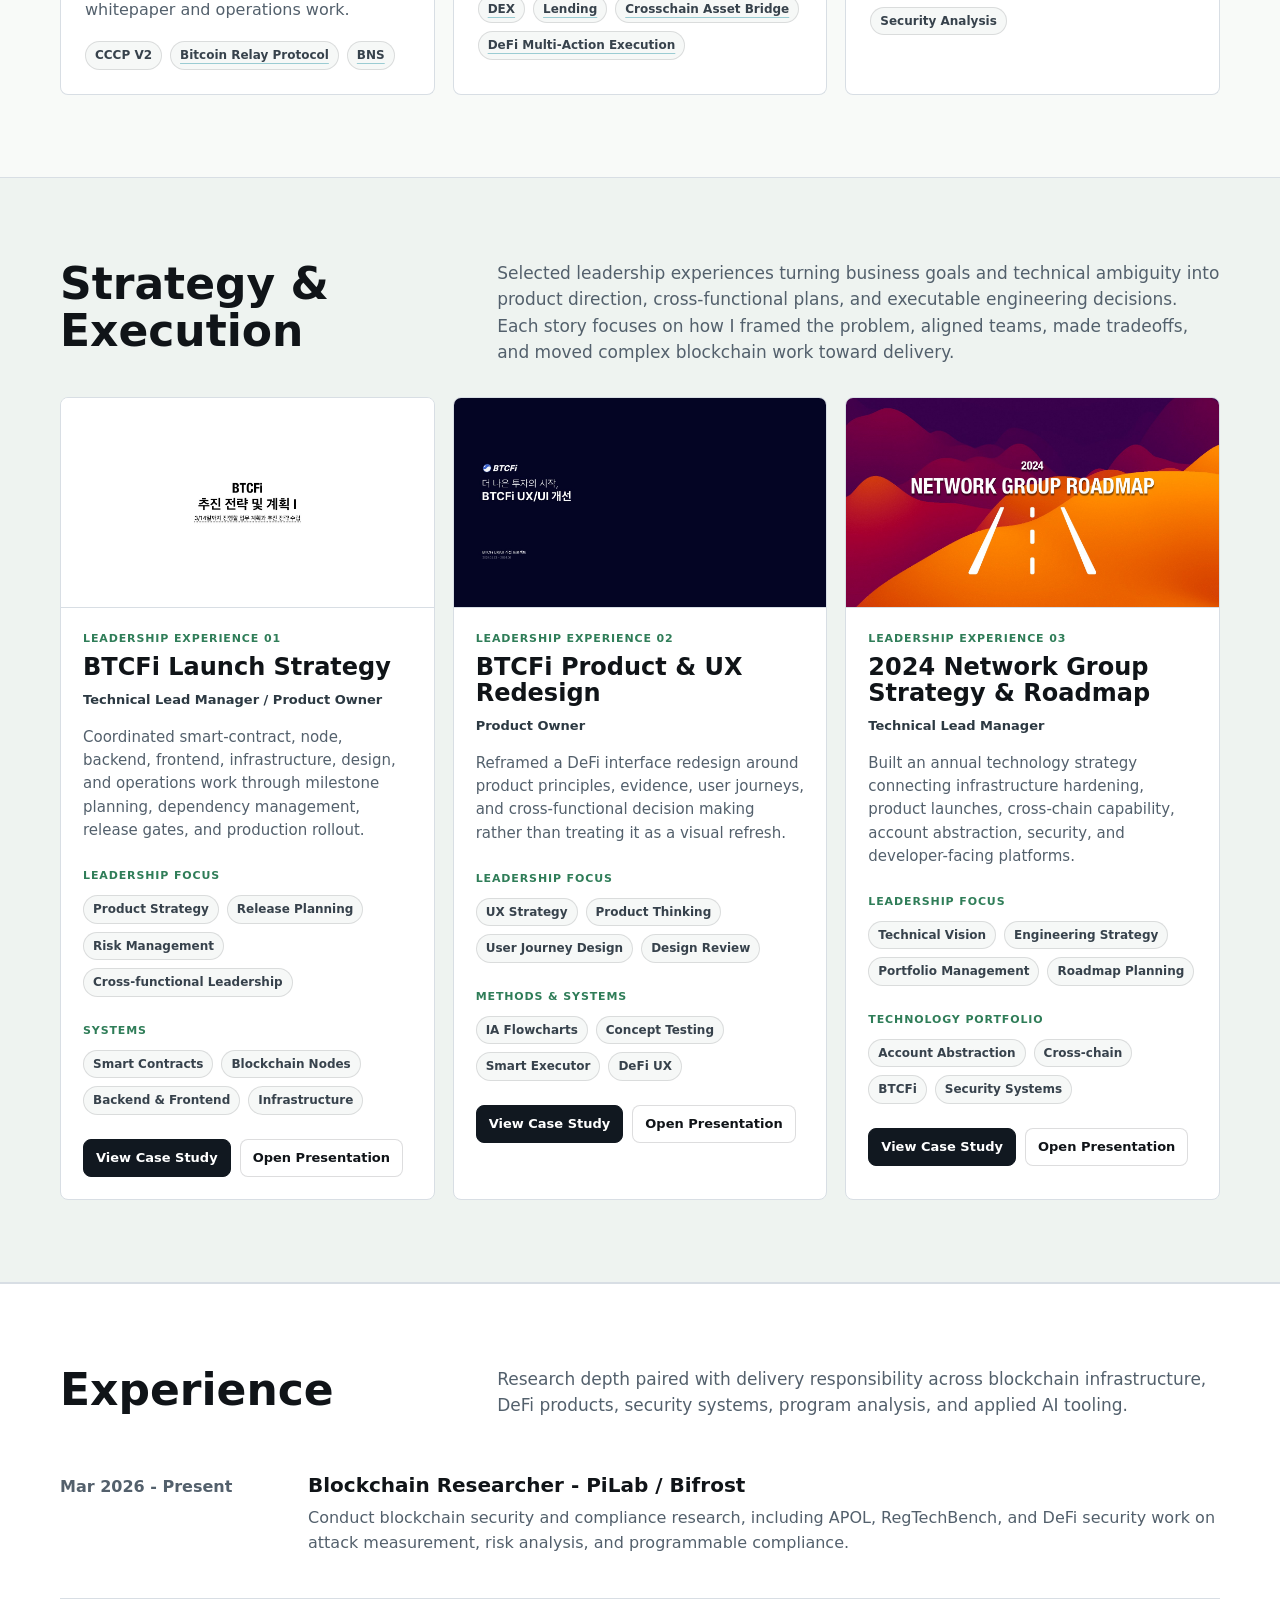
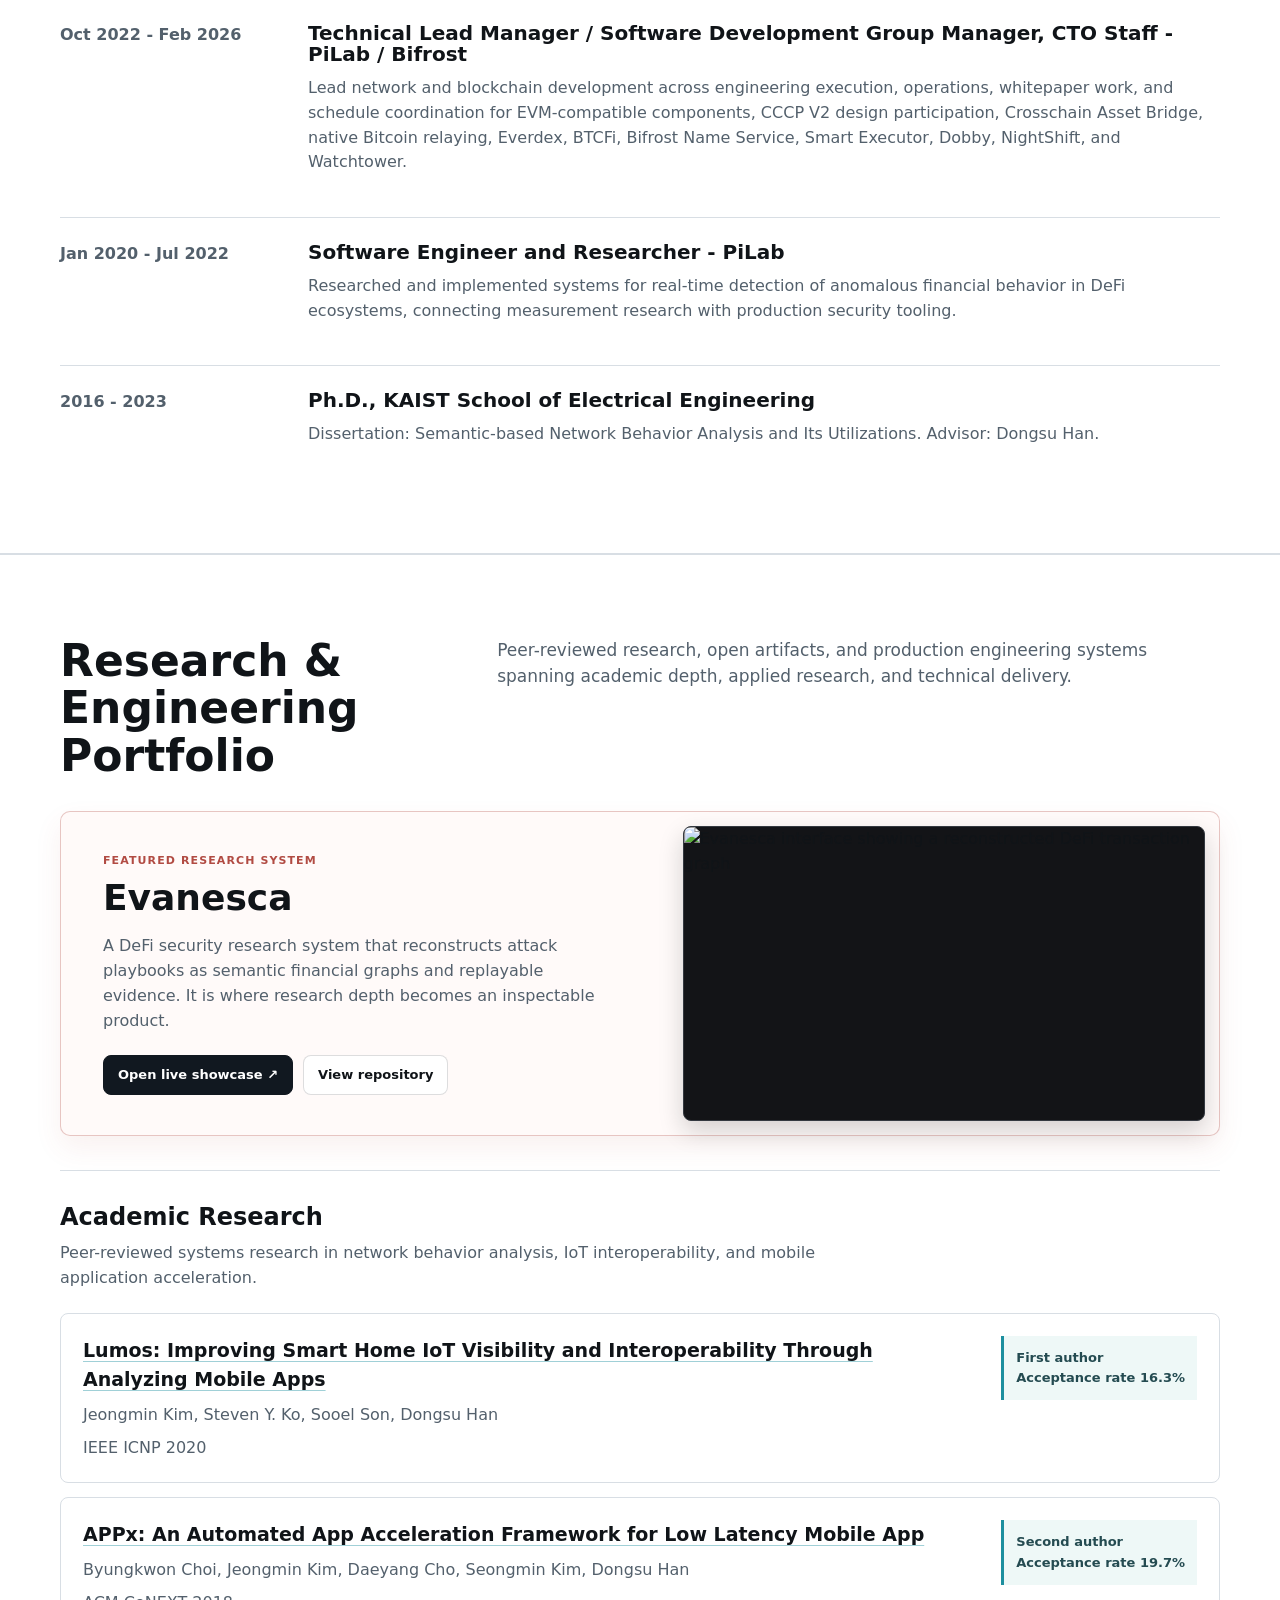
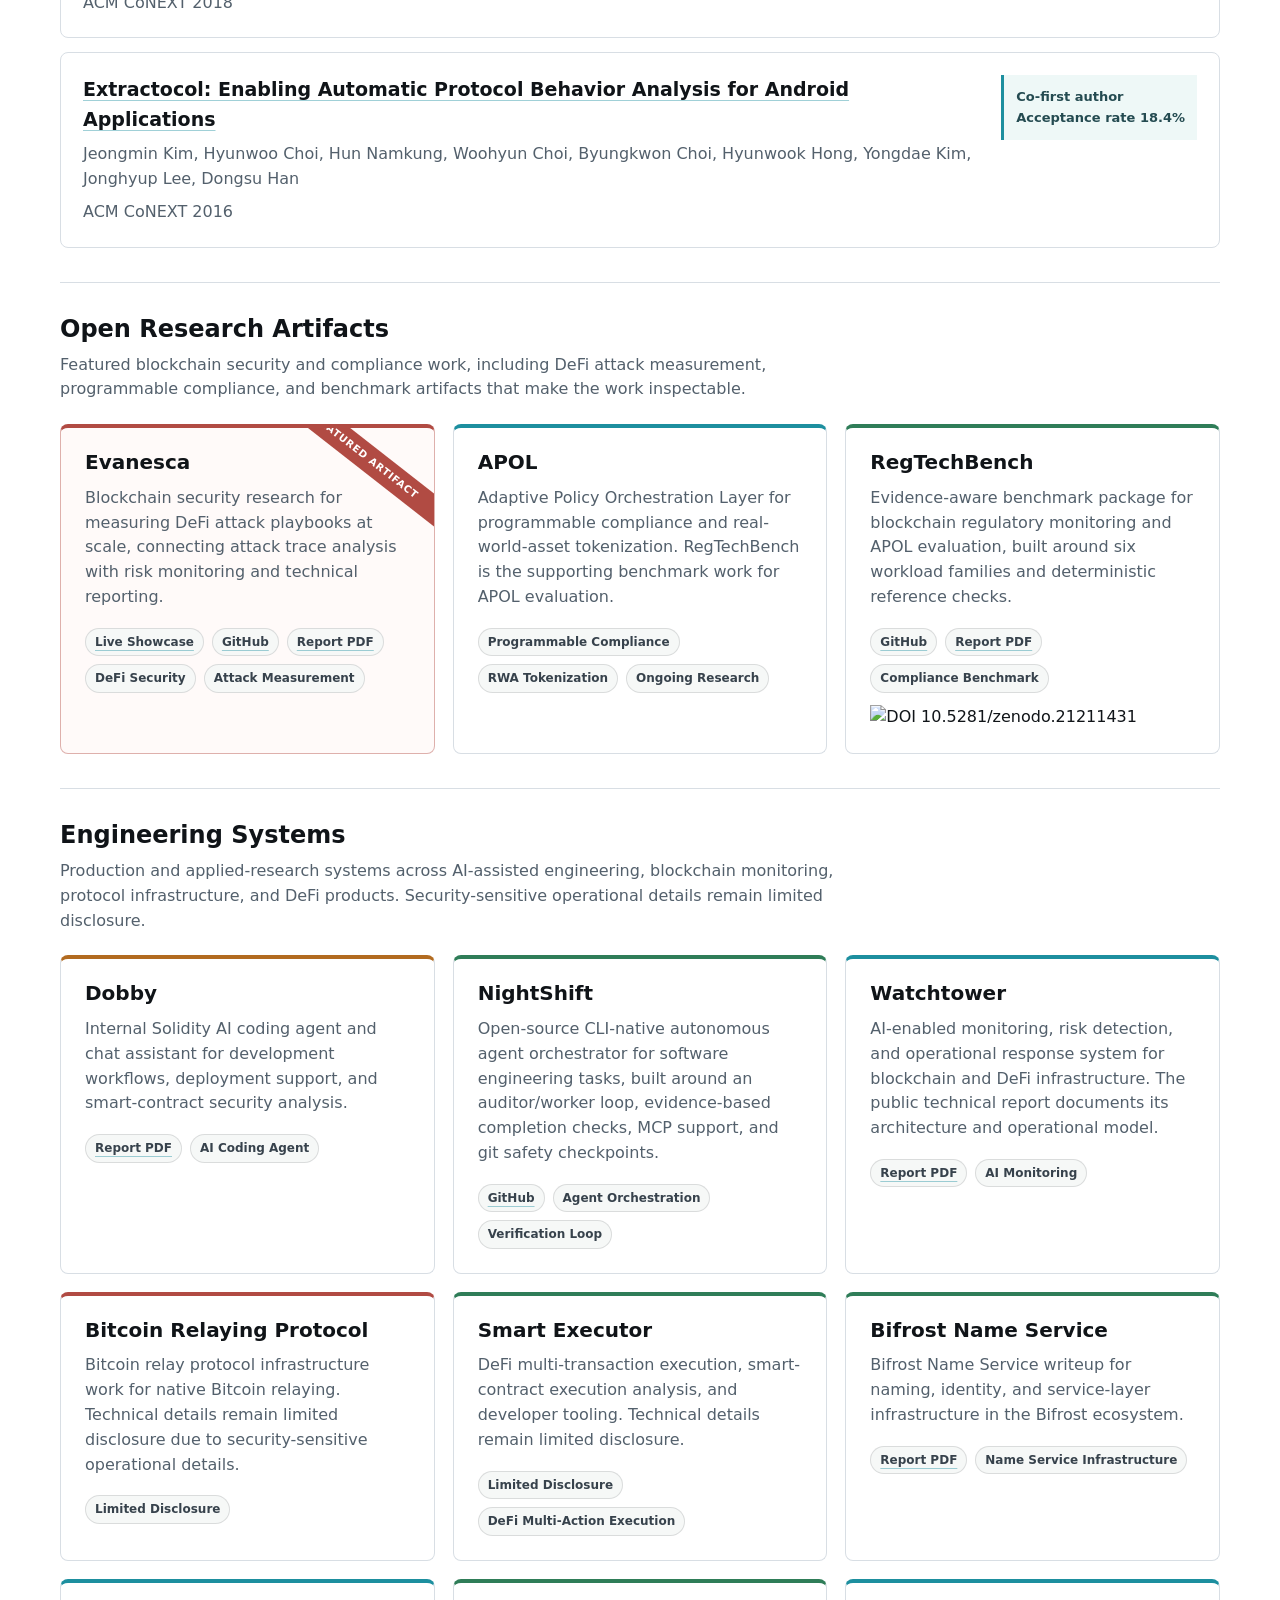
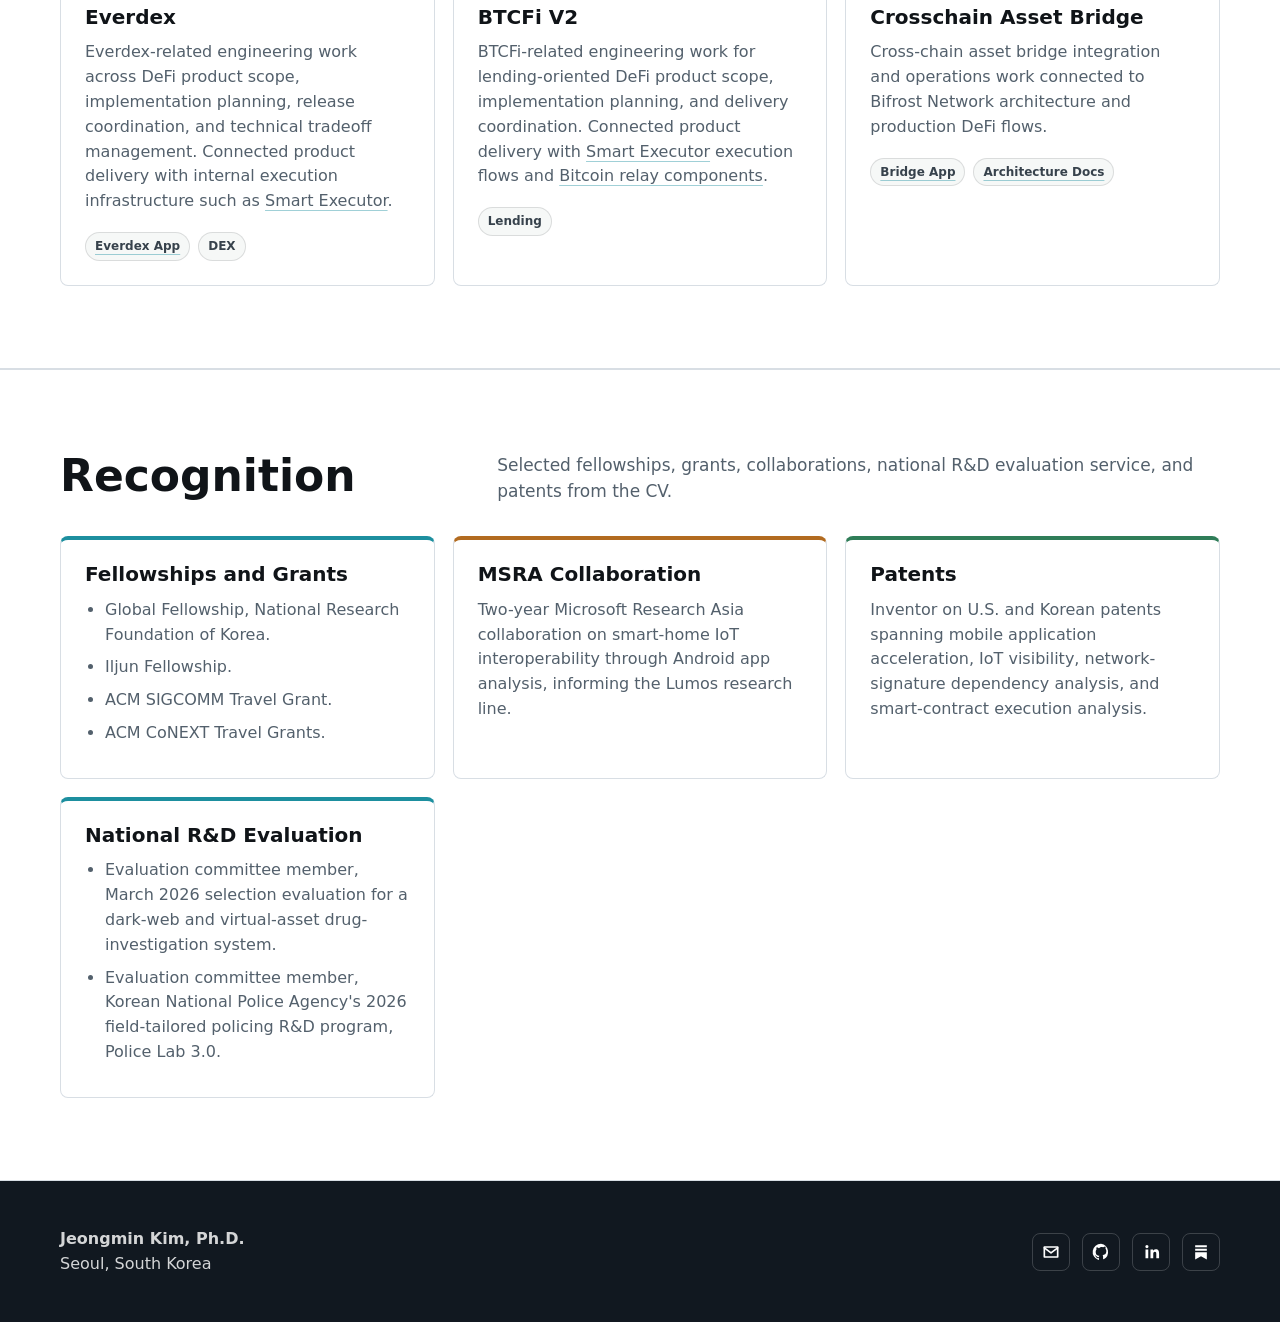
==== commit 08043b92: "Expand BRP and BNS engineering system titles" ====
--- a/docs/index.html
+++ b/docs/index.html
@@ -1333,7 +1333,7 @@
                             </div>
                         </article>
                         <article class="card red" id="brp">
-                            <h3>BRP</h3>
+                            <h3>Bitcoin Relaying Protocol</h3>
                             <p>
                                 Bitcoin relay protocol infrastructure work for native Bitcoin relaying. Technical details
                                 remain limited disclosure due to security-sensitive operational details.
@@ -1354,7 +1354,7 @@
                             </div>
                         </article>
                         <article class="card highlight" id="bns">
-                            <h3>BNS</h3>
+                            <h3>Bifrost Name Service</h3>
                             <p>
                                 Bifrost Name Service writeup for naming, identity, and service-layer infrastructure in
                                 the Bifrost ecosystem.
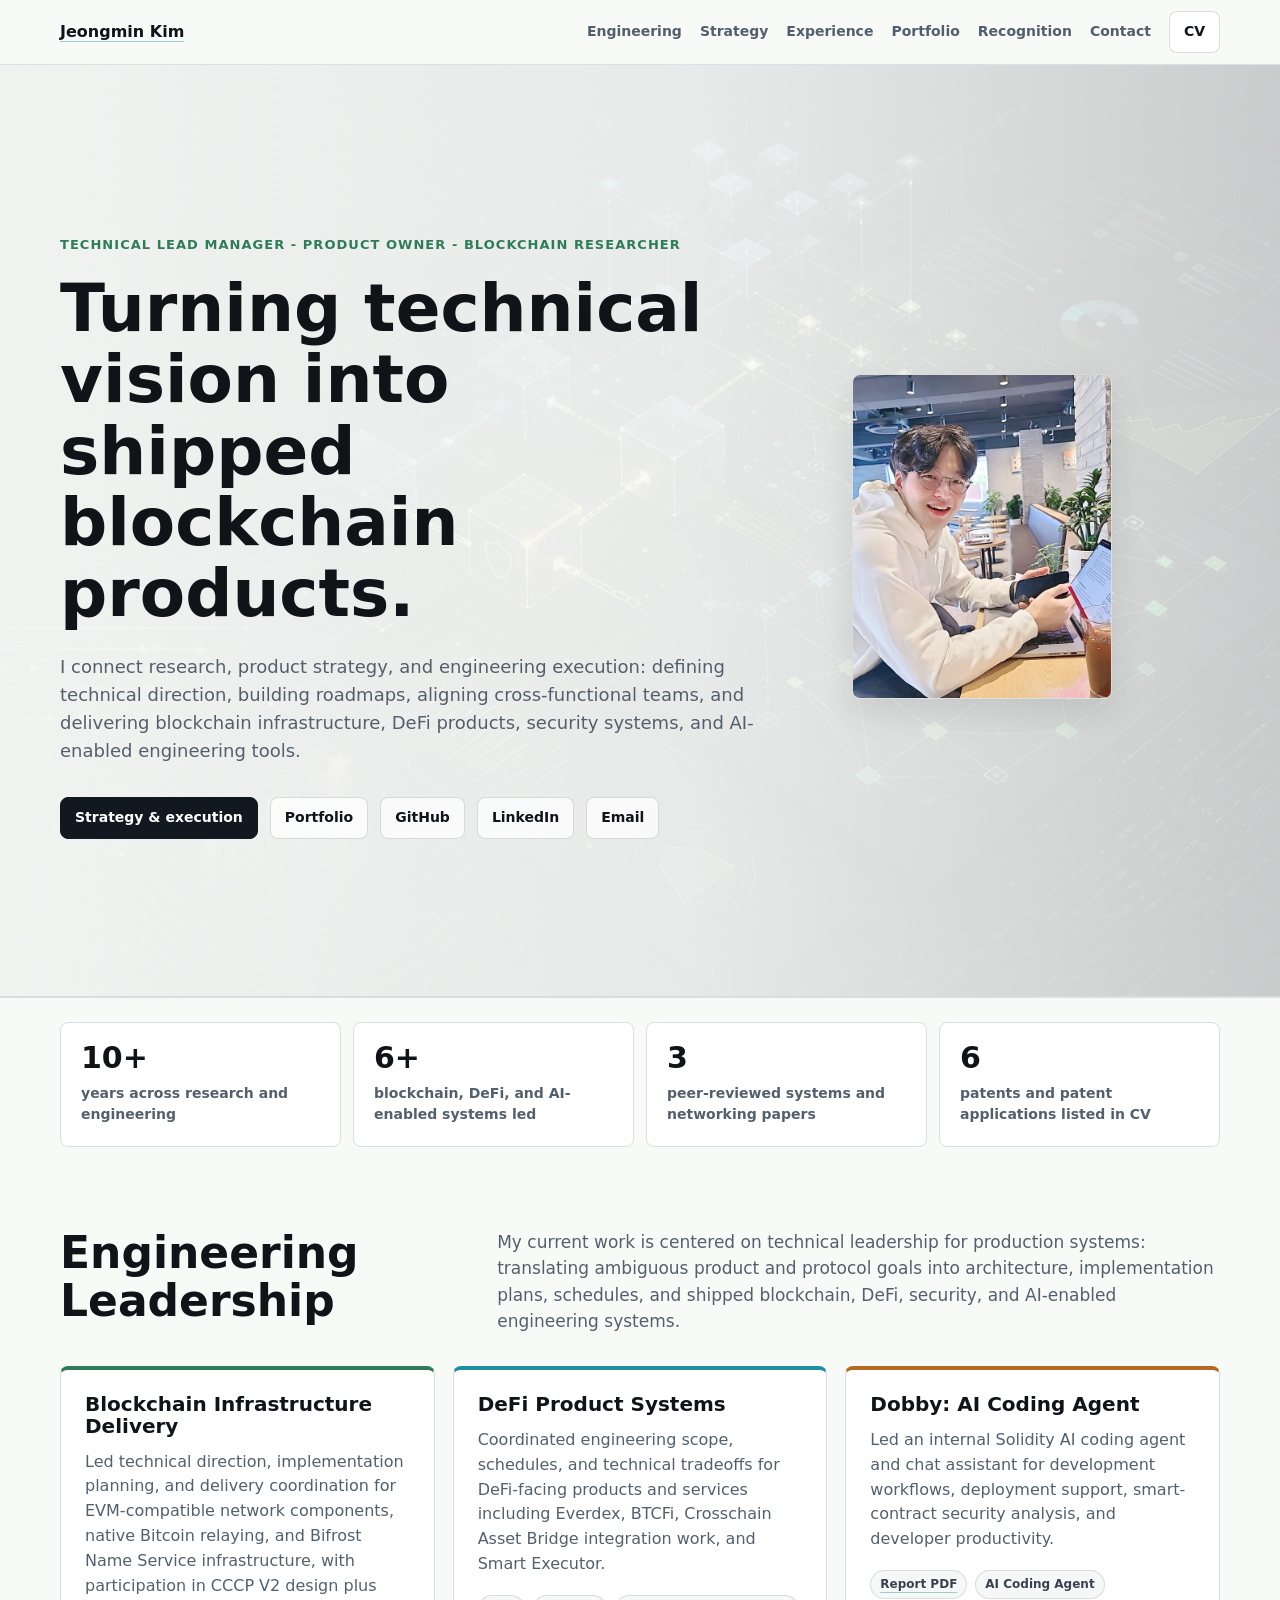
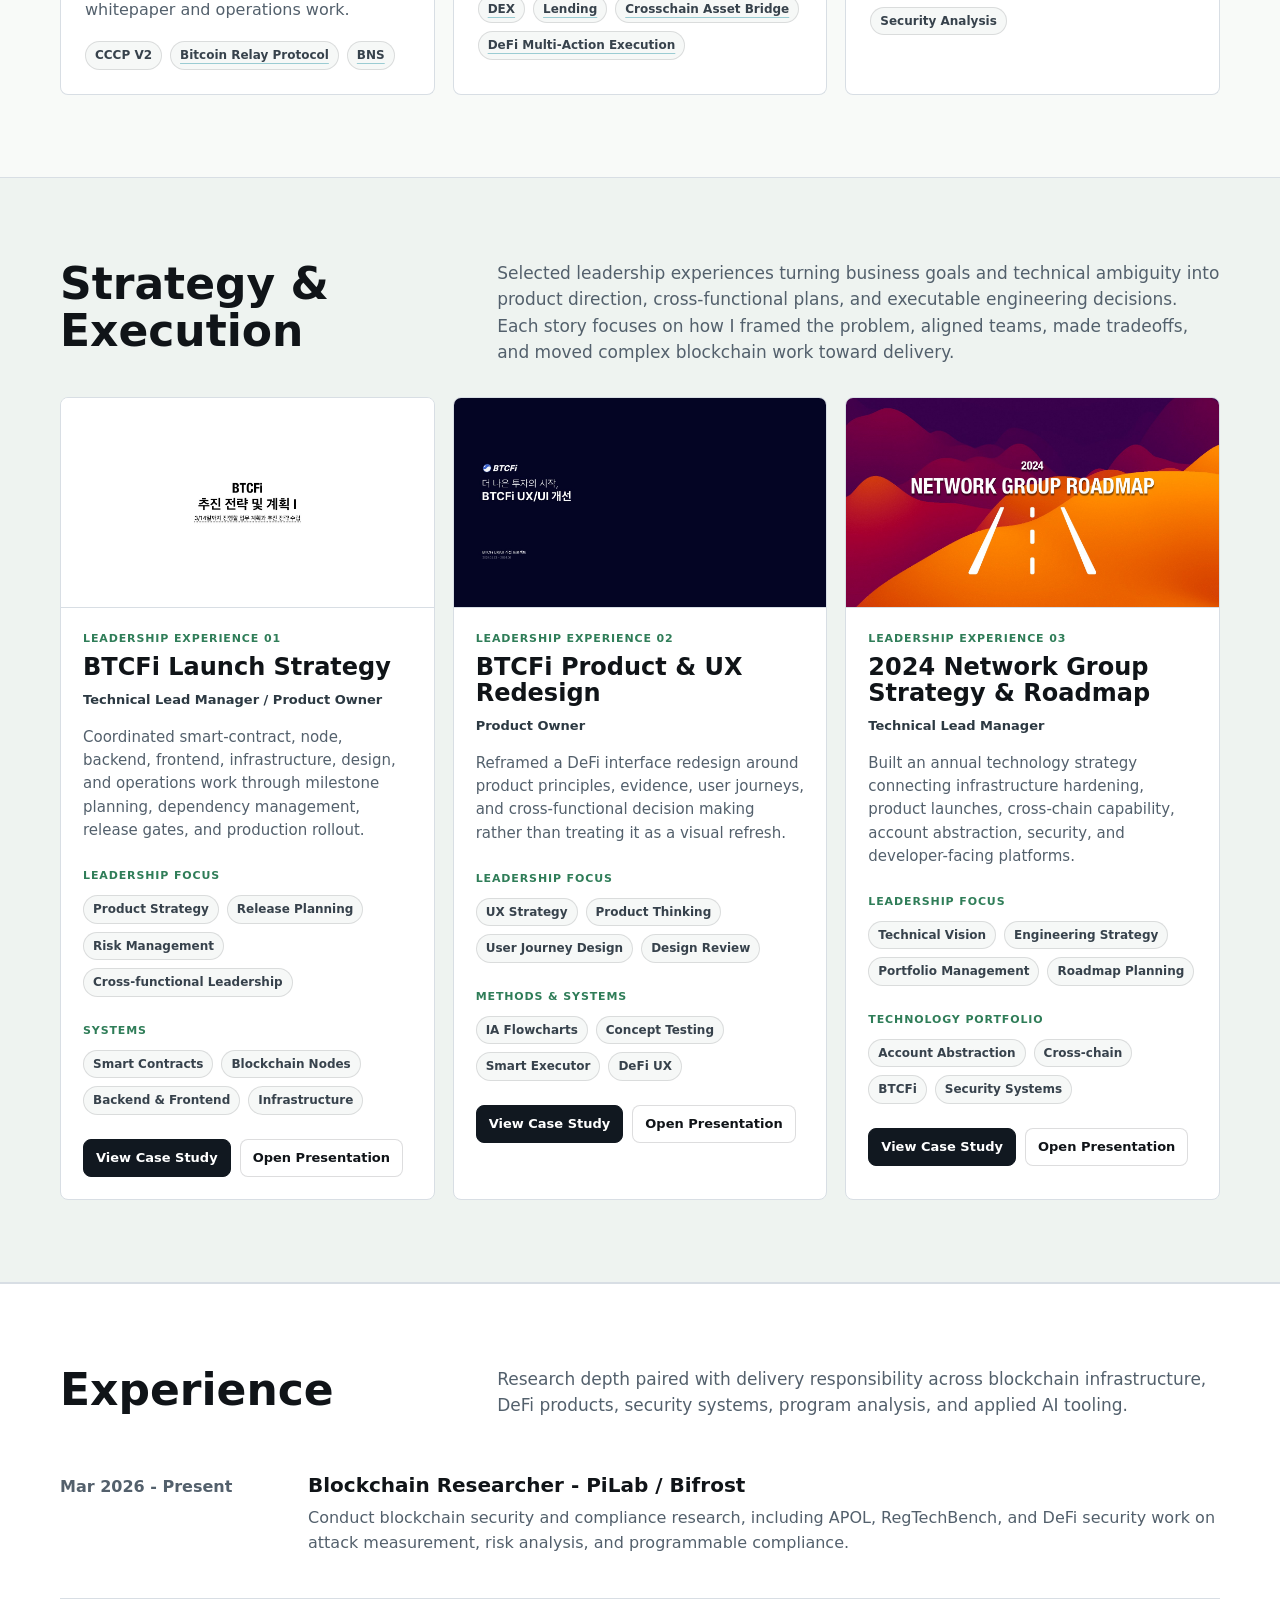
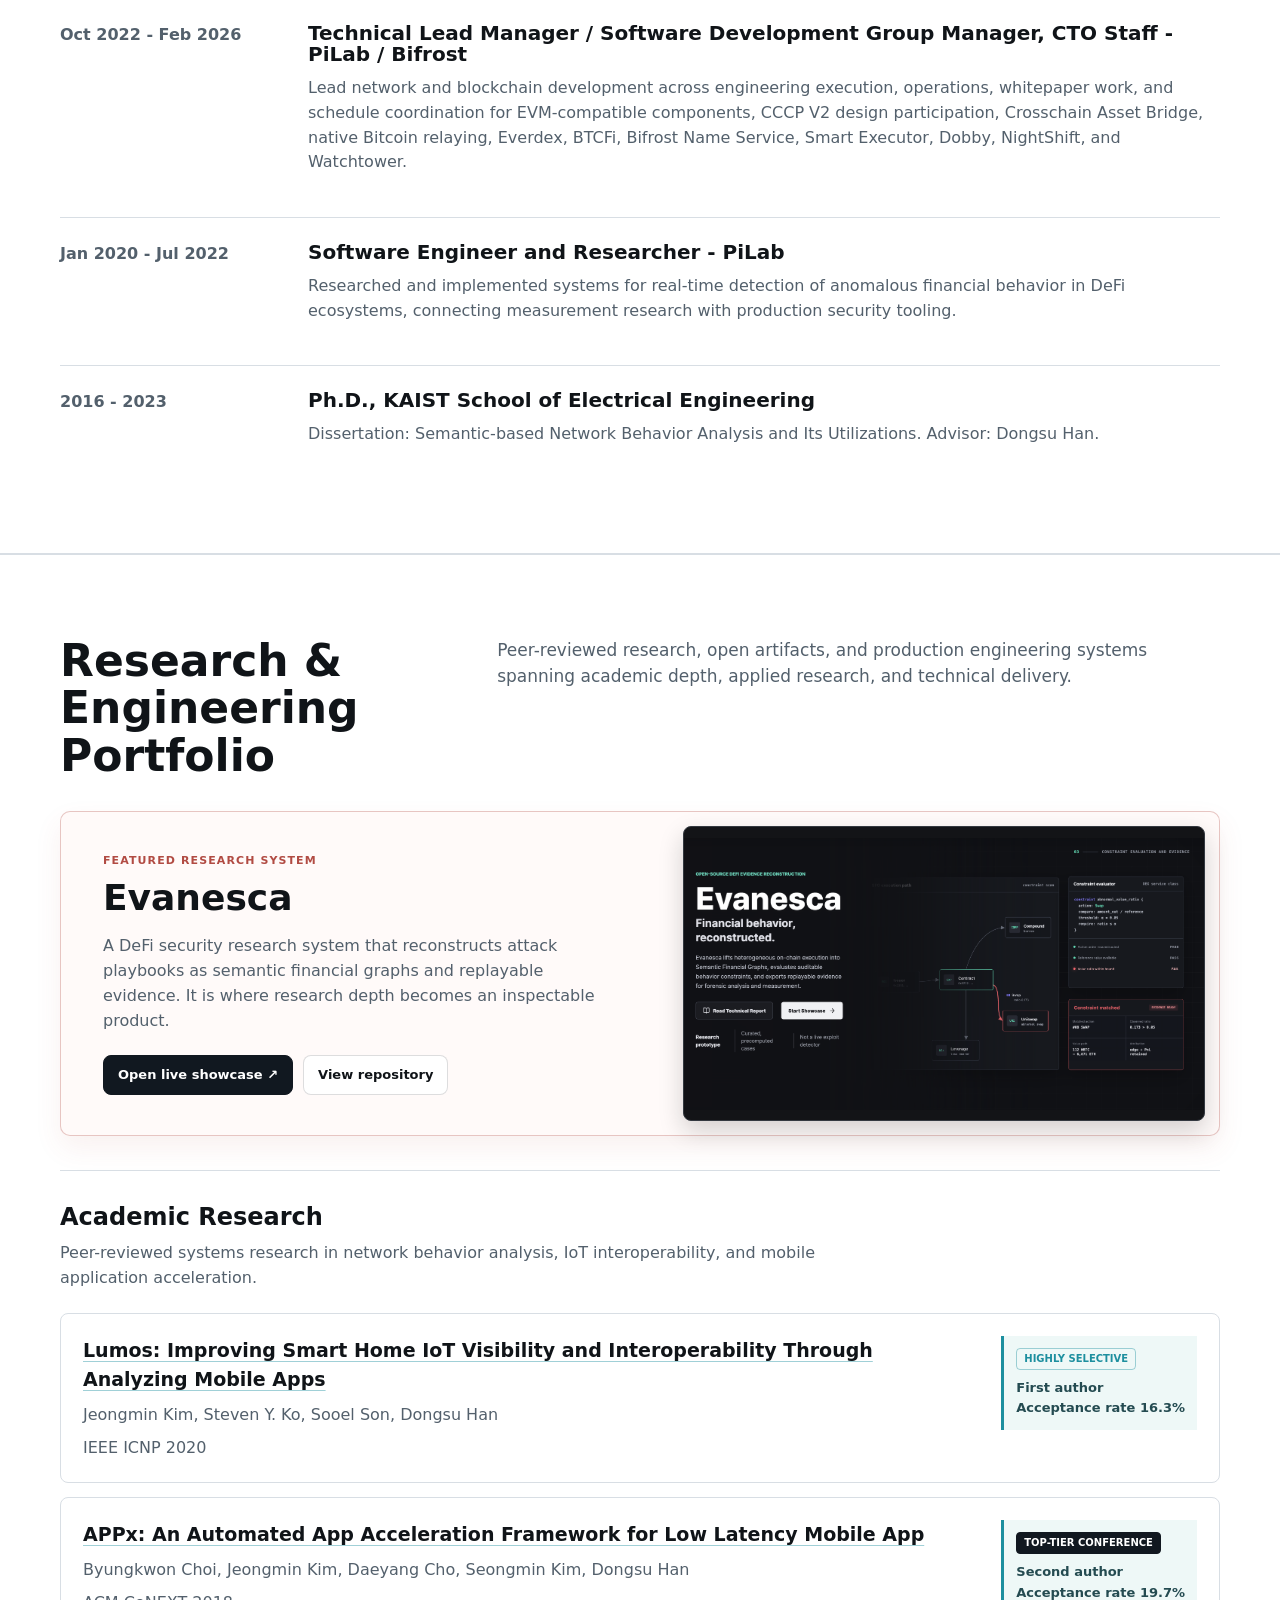
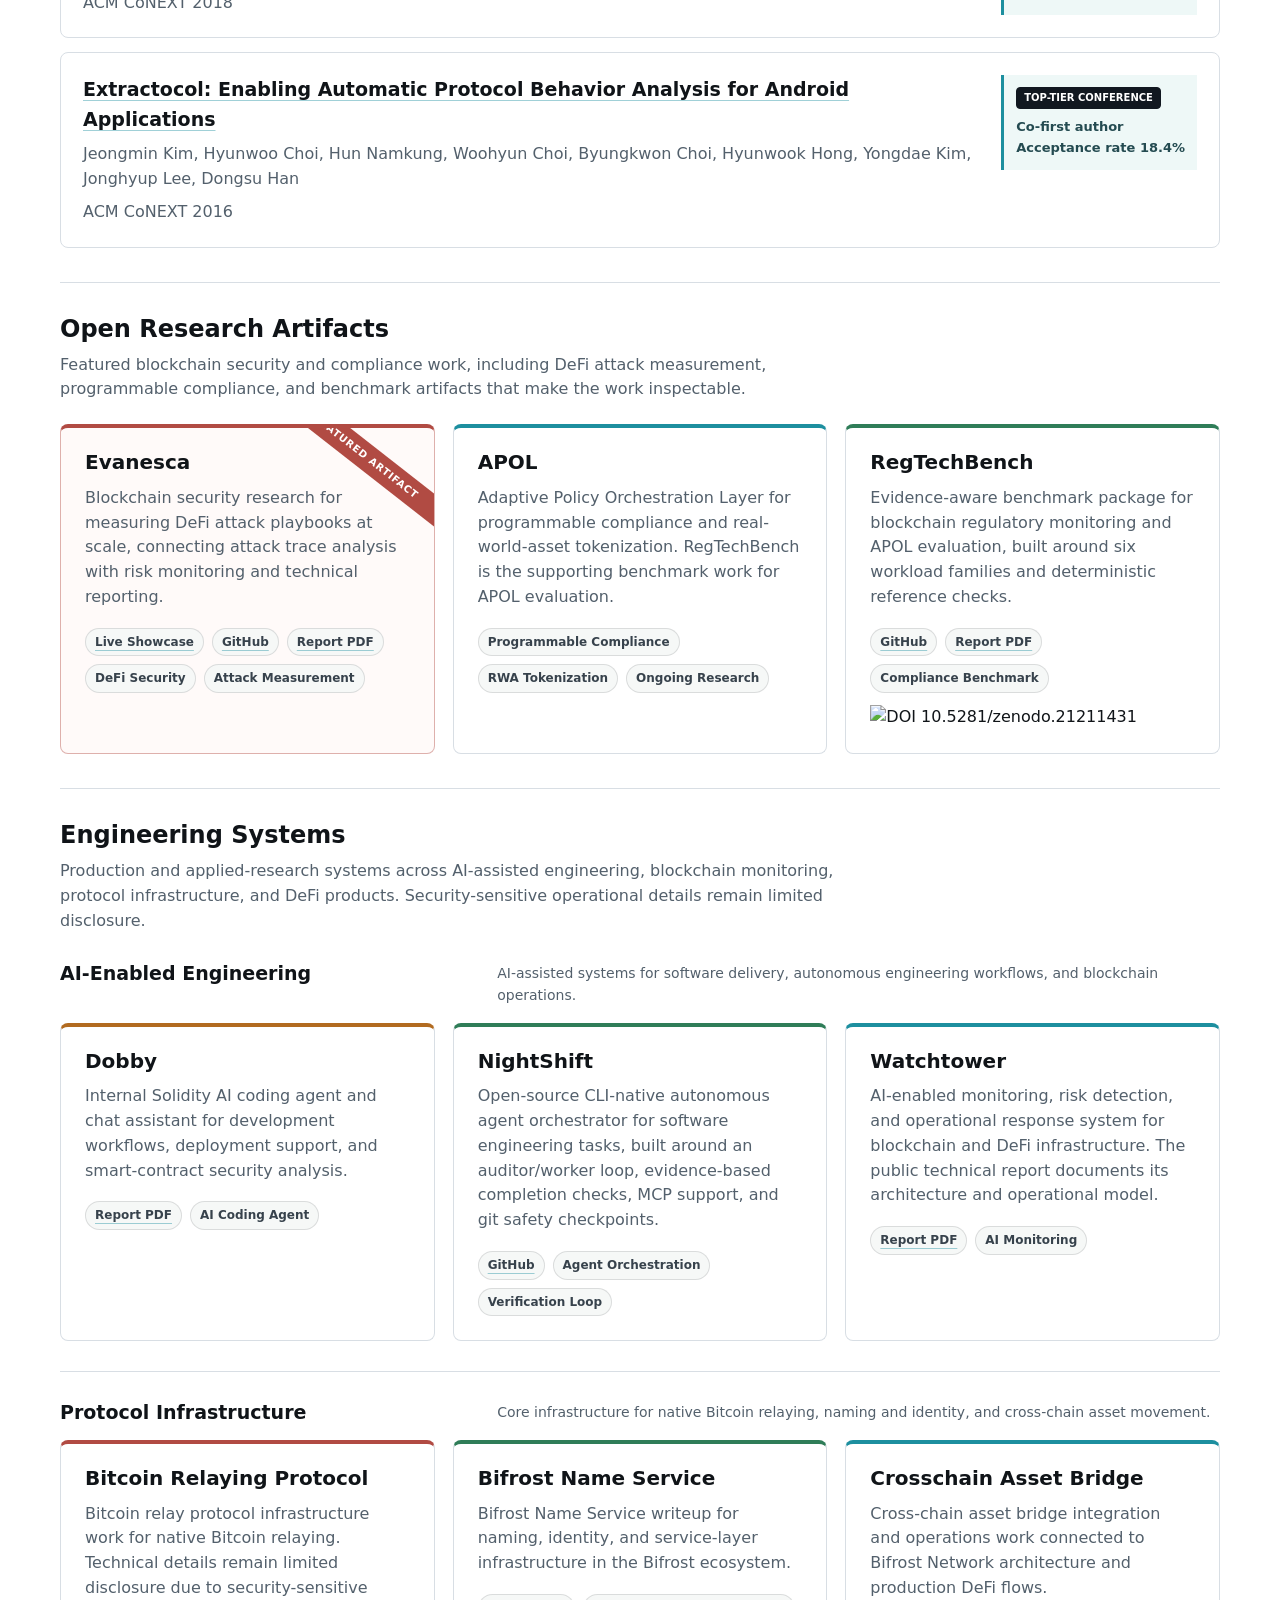
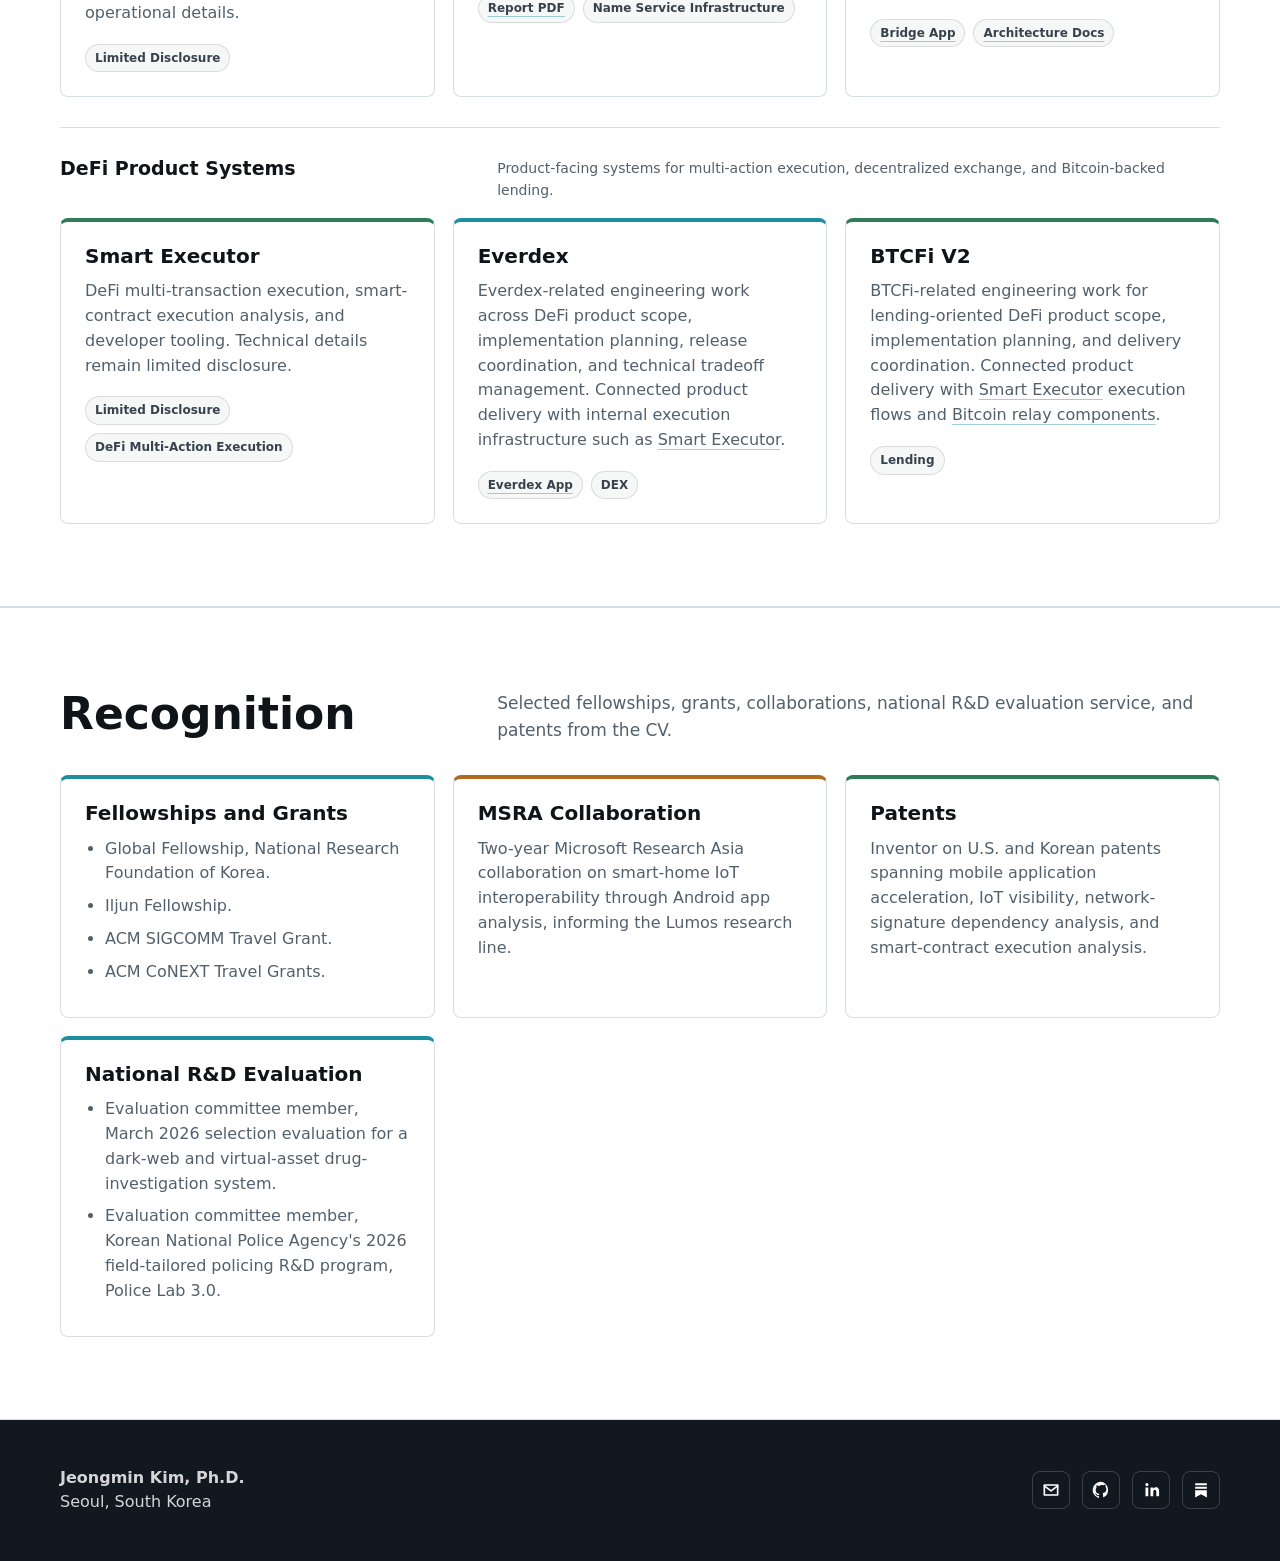
==== commit 278e3c69: "Refine research and engineering portfolio" ====
--- a/docs/index.html
+++ b/docs/index.html
@@ -415,7 +415,7 @@
             height: 100%;
             min-height: 286px;
             display: block;
-            object-fit: cover;
+            object-fit: contain;
             object-position: center;
         }
 
@@ -589,6 +589,42 @@
             font-size: 16px;
         }
 
+        .system-group {
+            margin-top: 30px;
+        }
+
+        .system-group + .system-group {
+            padding-top: 30px;
+            border-top: 1px solid var(--line);
+        }
+
+        .system-group-head {
+            display: grid;
+            grid-template-columns: 0.7fr 1.3fr;
+            gap: 48px;
+            align-items: start;
+            margin-bottom: 16px;
+        }
+
+        .system-group-head h4 {
+            margin: 0;
+            font-size: 19px;
+            line-height: 1.15;
+        }
+
+        .system-group-head p {
+            margin: 0;
+            color: var(--muted);
+            font-size: 14px;
+        }
+
+        .system-card h5 {
+            margin: 0;
+            font-size: 20px;
+            line-height: 1.08;
+            letter-spacing: 0;
+        }
+
         .meta {
             display: flex;
             flex-wrap: wrap;
@@ -658,6 +694,26 @@
             font-weight: 740;
         }
 
+        .venue-badge {
+            display: block;
+            width: fit-content;
+            margin-bottom: 8px;
+            padding: 3px 7px;
+            border: 1px solid var(--coal);
+            border-radius: 4px;
+            background: var(--coal);
+            color: #ffffff;
+            font-size: 10px;
+            line-height: 1.4;
+            text-transform: uppercase;
+        }
+
+        .venue-badge.selective {
+            border-color: rgba(29, 143, 159, 0.4);
+            background: transparent;
+            color: var(--cyan);
+        }
+
         .timeline {
             display: grid;
             gap: 18px;
@@ -804,8 +860,13 @@
             .grid-3,
             .grid-2,
             .case-grid,
-            .section-head {
+            .section-head,
+            .system-group-head {
                 grid-template-columns: 1fr;
+            }
+
+            .system-group-head {
+                gap: 10px;
             }
 
             .case-card-body {
@@ -1194,7 +1255,7 @@
                         </div>
                     </div>
                     <div class="featured-project-visual">
-                        <img src="https://evanesca-front.vercel.app/landing/evanesca-hero-still.jpg" alt="Evanesca interface showing a reconstructed DeFi transaction graph" width="1600" height="900">
+                        <img src="assets/evanesca-showcase.png" alt="Evanesca interface showing financial behavior reconstruction and constraint evaluation" width="2754" height="1442">
                     </div>
                 </article>
                 <div class="portfolio-block">
@@ -1212,7 +1273,10 @@
                                 <div class="paper-authors">Jeongmin Kim, Steven Y. Ko, Sooel Son, Dongsu Han</div>
                                 <div class="paper-venue">IEEE ICNP 2020</div>
                             </div>
-                            <div class="paper-note">First author<br>Acceptance rate 16.3%</div>
+                            <div class="paper-note">
+                                <span class="venue-badge selective">Highly Selective</span>
+                                First author<br>Acceptance rate 16.3%
+                            </div>
                         </article>
                         <article class="paper">
                             <div>
@@ -1222,7 +1286,10 @@
                                 <div class="paper-authors">Byungkwon Choi, Jeongmin Kim, Daeyang Cho, Seongmin Kim, Dongsu Han</div>
                                 <div class="paper-venue">ACM CoNEXT 2018</div>
                             </div>
-                            <div class="paper-note">Second author<br>Acceptance rate 19.7%</div>
+                            <div class="paper-note">
+                                <span class="venue-badge">Top-tier Conference</span>
+                                Second author<br>Acceptance rate 19.7%
+                            </div>
                         </article>
                         <article class="paper">
                             <div>
@@ -1232,7 +1299,10 @@
                                 <div class="paper-authors">Jeongmin Kim, Hyunwoo Choi, Hun Namkung, Woohyun Choi, Byungkwon Choi, Hyunwook Hong, Yongdae Kim, Jonghyup Lee, Dongsu Han</div>
                                 <div class="paper-venue">ACM CoNEXT 2016</div>
                             </div>
-                            <div class="paper-note">Co-first author<br>Acceptance rate 18.4%</div>
+                            <div class="paper-note">
+                                <span class="venue-badge">Top-tier Conference</span>
+                                Co-first author<br>Acceptance rate 18.4%
+                            </div>
                         </article>
                     </div>
                 </div>
@@ -1295,110 +1365,144 @@
                         protocol infrastructure, and DeFi products. Security-sensitive operational details remain
                         limited disclosure.
                     </p>
-                    <div class="grid-3">
-                        <article class="card amber">
-                            <h3>Dobby</h3>
+                    <div class="system-group">
+                        <div class="system-group-head">
+                            <h4>AI-Enabled Engineering</h4>
                             <p>
-                                Internal Solidity AI coding agent and chat assistant for development workflows, deployment
-                                support, and smart-contract security analysis.
+                                AI-assisted systems for software delivery, autonomous engineering workflows, and
+                                blockchain operations.
                             </p>
-                            <div class="meta">
-                                <a class="tag" href="assets/dobby-technical-report.pdf" target="_blank" rel="noreferrer">Report PDF</a>
-                                <span class="tag">AI Coding Agent</span>
-                            </div>
-                        </article>
-                        <article class="card highlight" id="nightshift">
-                            <h3>NightShift</h3>
+                        </div>
+                        <div class="grid-3">
+                            <article class="card amber system-card">
+                                <h5>Dobby</h5>
+                                <p>
+                                    Internal Solidity AI coding agent and chat assistant for development workflows,
+                                    deployment support, and smart-contract security analysis.
+                                </p>
+                                <div class="meta">
+                                    <a class="tag" href="assets/dobby-technical-report.pdf" target="_blank" rel="noreferrer">Report PDF</a>
+                                    <span class="tag">AI Coding Agent</span>
+                                </div>
+                            </article>
+                            <article class="card highlight system-card" id="nightshift">
+                                <h5>NightShift</h5>
+                                <p>
+                                    Open-source CLI-native autonomous agent orchestrator for software engineering tasks,
+                                    built around an auditor/worker loop, evidence-based completion checks, MCP support,
+                                    and git safety checkpoints.
+                                </p>
+                                <div class="meta">
+                                    <a class="tag" href="https://github.com/appff/NightShift" target="_blank" rel="noreferrer">GitHub</a>
+                                    <span class="tag">Agent Orchestration</span>
+                                    <span class="tag">Verification Loop</span>
+                                </div>
+                            </article>
+                            <article class="card cyan system-card">
+                                <h5>Watchtower</h5>
+                                <p>
+                                    AI-enabled monitoring, risk detection, and operational response system for blockchain
+                                    and DeFi infrastructure. The public technical report documents its architecture and
+                                    operational model.
+                                </p>
+                                <div class="meta">
+                                    <a class="tag" href="assets/watchtower-technical-report.pdf" target="_blank" rel="noreferrer">Report PDF</a>
+                                    <span class="tag">AI Monitoring</span>
+                                </div>
+                            </article>
+                        </div>
+                    </div>
+
+                    <div class="system-group">
+                        <div class="system-group-head">
+                            <h4>Protocol Infrastructure</h4>
                             <p>
-                                Open-source CLI-native autonomous agent orchestrator for software engineering tasks, built
-                                around an auditor/worker loop, evidence-based completion checks, MCP support, and git
-                                safety checkpoints.
+                                Core infrastructure for native Bitcoin relaying, naming and identity, and cross-chain
+                                asset movement.
                             </p>
-                            <div class="meta">
-                                <a class="tag" href="https://github.com/appff/NightShift" target="_blank" rel="noreferrer">GitHub</a>
-                                <span class="tag">Agent Orchestration</span>
-                                <span class="tag">Verification Loop</span>
-                            </div>
-                        </article>
-                        <article class="card cyan">
-                            <h3>Watchtower</h3>
+                        </div>
+                        <div class="grid-3">
+                            <article class="card red system-card" id="brp">
+                                <h5>Bitcoin Relaying Protocol</h5>
+                                <p>
+                                    Bitcoin relay protocol infrastructure work for native Bitcoin relaying. Technical
+                                    details remain limited disclosure due to security-sensitive operational details.
+                                </p>
+                                <div class="meta">
+                                    <span class="tag">Limited Disclosure</span>
+                                </div>
+                            </article>
+                            <article class="card highlight system-card" id="bns">
+                                <h5>Bifrost Name Service</h5>
+                                <p>
+                                    Bifrost Name Service writeup for naming, identity, and service-layer infrastructure
+                                    in the Bifrost ecosystem.
+                                </p>
+                                <div class="meta">
+                                    <a class="tag" href="assets/bifrost-name-service-technical-report.pdf" target="_blank" rel="noreferrer">Report PDF</a>
+                                    <span class="tag">Name Service Infrastructure</span>
+                                </div>
+                            </article>
+                            <article class="card cyan system-card" id="crosschain-asset-bridge">
+                                <h5>Crosschain Asset Bridge</h5>
+                                <p>
+                                    Cross-chain asset bridge integration and operations work connected to Bifrost
+                                    Network architecture and production DeFi flows.
+                                </p>
+                                <div class="meta">
+                                    <a class="tag" href="https://bifrostnetwork.com/bridge" target="_blank" rel="noreferrer">Bridge App</a>
+                                    <a class="tag" href="https://docs.bifrostnetwork.com/bifrost-network/bifrost-network-architecture" target="_blank" rel="noreferrer">Architecture Docs</a>
+                                </div>
+                            </article>
+                        </div>
+                    </div>
+
+                    <div class="system-group">
+                        <div class="system-group-head">
+                            <h4>DeFi Product Systems</h4>
                             <p>
-                                AI-enabled monitoring, risk detection, and operational response system for blockchain and
-                                DeFi infrastructure. The public technical report documents its architecture and
-                                operational model.
+                                Product-facing systems for multi-action execution, decentralized exchange, and
+                                Bitcoin-backed lending.
                             </p>
-                            <div class="meta">
-                                <a class="tag" href="assets/watchtower-technical-report.pdf" target="_blank" rel="noreferrer">Report PDF</a>
-                                <span class="tag">AI Monitoring</span>
-                            </div>
-                        </article>
-                        <article class="card red" id="brp">
-                            <h3>Bitcoin Relaying Protocol</h3>
-                            <p>
-                                Bitcoin relay protocol infrastructure work for native Bitcoin relaying. Technical details
-                                remain limited disclosure due to security-sensitive operational details.
-                            </p>
-                            <div class="meta">
-                                <span class="tag">Limited Disclosure</span>
-                            </div>
-                        </article>
-                        <article class="card highlight" id="smart-executor">
-                            <h3>Smart Executor</h3>
-                            <p>
-                                DeFi multi-transaction execution, smart-contract execution analysis, and developer
-                                tooling. Technical details remain limited disclosure.
-                            </p>
-                            <div class="meta">
-                                <span class="tag">Limited Disclosure</span>
-                                <span class="tag">DeFi Multi-Action Execution</span>
-                            </div>
-                        </article>
-                        <article class="card highlight" id="bns">
-                            <h3>Bifrost Name Service</h3>
-                            <p>
-                                Bifrost Name Service writeup for naming, identity, and service-layer infrastructure in
-                                the Bifrost ecosystem.
-                            </p>
-                            <div class="meta">
-                                <a class="tag" href="assets/bifrost-name-service-technical-report.pdf" target="_blank" rel="noreferrer">Report PDF</a>
-                                <span class="tag">Name Service Infrastructure</span>
-                            </div>
-                        </article>
-                        <article class="card cyan" id="dex">
-                            <h3>Everdex</h3>
-                            <p>
-                                Everdex-related engineering work across DeFi product scope, implementation planning,
-                                release coordination, and technical tradeoff management. Connected product delivery with
-                                internal execution infrastructure such as <a href="#smart-executor">Smart Executor</a>.
-                            </p>
-                            <div class="meta">
-                                <a class="tag" href="https://www.everdex.app/ko" target="_blank" rel="noreferrer">Everdex App</a>
-                                <span class="tag">DEX</span>
-                            </div>
-                        </article>
-                        <article class="card highlight" id="lending">
-                            <h3>BTCFi V2</h3>
-                            <p>
-                                BTCFi-related engineering work for lending-oriented DeFi product scope, implementation
-                                planning, and delivery coordination. Connected product delivery with
-                                <a href="#smart-executor">Smart Executor</a> execution flows and <a href="#brp">Bitcoin
-                                relay components</a>.
-                            </p>
-                            <div class="meta">
-                                <span class="tag">Lending</span>
-                            </div>
-                        </article>
-                        <article class="card cyan" id="crosschain-asset-bridge">
-                            <h3>Crosschain Asset Bridge</h3>
-                            <p>
-                                Cross-chain asset bridge integration and operations work connected to Bifrost Network
-                                architecture and production DeFi flows.
-                            </p>
-                            <div class="meta">
-                                <a class="tag" href="https://bifrostnetwork.com/bridge" target="_blank" rel="noreferrer">Bridge App</a>
-                                <a class="tag" href="https://docs.bifrostnetwork.com/bifrost-network/bifrost-network-architecture" target="_blank" rel="noreferrer">Architecture Docs</a>
-                            </div>
-                        </article>
+                        </div>
+                        <div class="grid-3">
+                            <article class="card highlight system-card" id="smart-executor">
+                                <h5>Smart Executor</h5>
+                                <p>
+                                    DeFi multi-transaction execution, smart-contract execution analysis, and developer
+                                    tooling. Technical details remain limited disclosure.
+                                </p>
+                                <div class="meta">
+                                    <span class="tag">Limited Disclosure</span>
+                                    <span class="tag">DeFi Multi-Action Execution</span>
+                                </div>
+                            </article>
+                            <article class="card cyan system-card" id="dex">
+                                <h5>Everdex</h5>
+                                <p>
+                                    Everdex-related engineering work across DeFi product scope, implementation planning,
+                                    release coordination, and technical tradeoff management. Connected product delivery
+                                    with internal execution infrastructure such as <a href="#smart-executor">Smart
+                                    Executor</a>.
+                                </p>
+                                <div class="meta">
+                                    <a class="tag" href="https://www.everdex.app/ko" target="_blank" rel="noreferrer">Everdex App</a>
+                                    <span class="tag">DEX</span>
+                                </div>
+                            </article>
+                            <article class="card highlight system-card" id="lending">
+                                <h5>BTCFi V2</h5>
+                                <p>
+                                    BTCFi-related engineering work for lending-oriented DeFi product scope,
+                                    implementation planning, and delivery coordination. Connected product delivery with
+                                    <a href="#smart-executor">Smart Executor</a> execution flows and
+                                    <a href="#brp">Bitcoin relay components</a>.
+                                </p>
+                                <div class="meta">
+                                    <span class="tag">Lending</span>
+                                </div>
+                            </article>
+                        </div>
                     </div>
                 </div>
             </div>
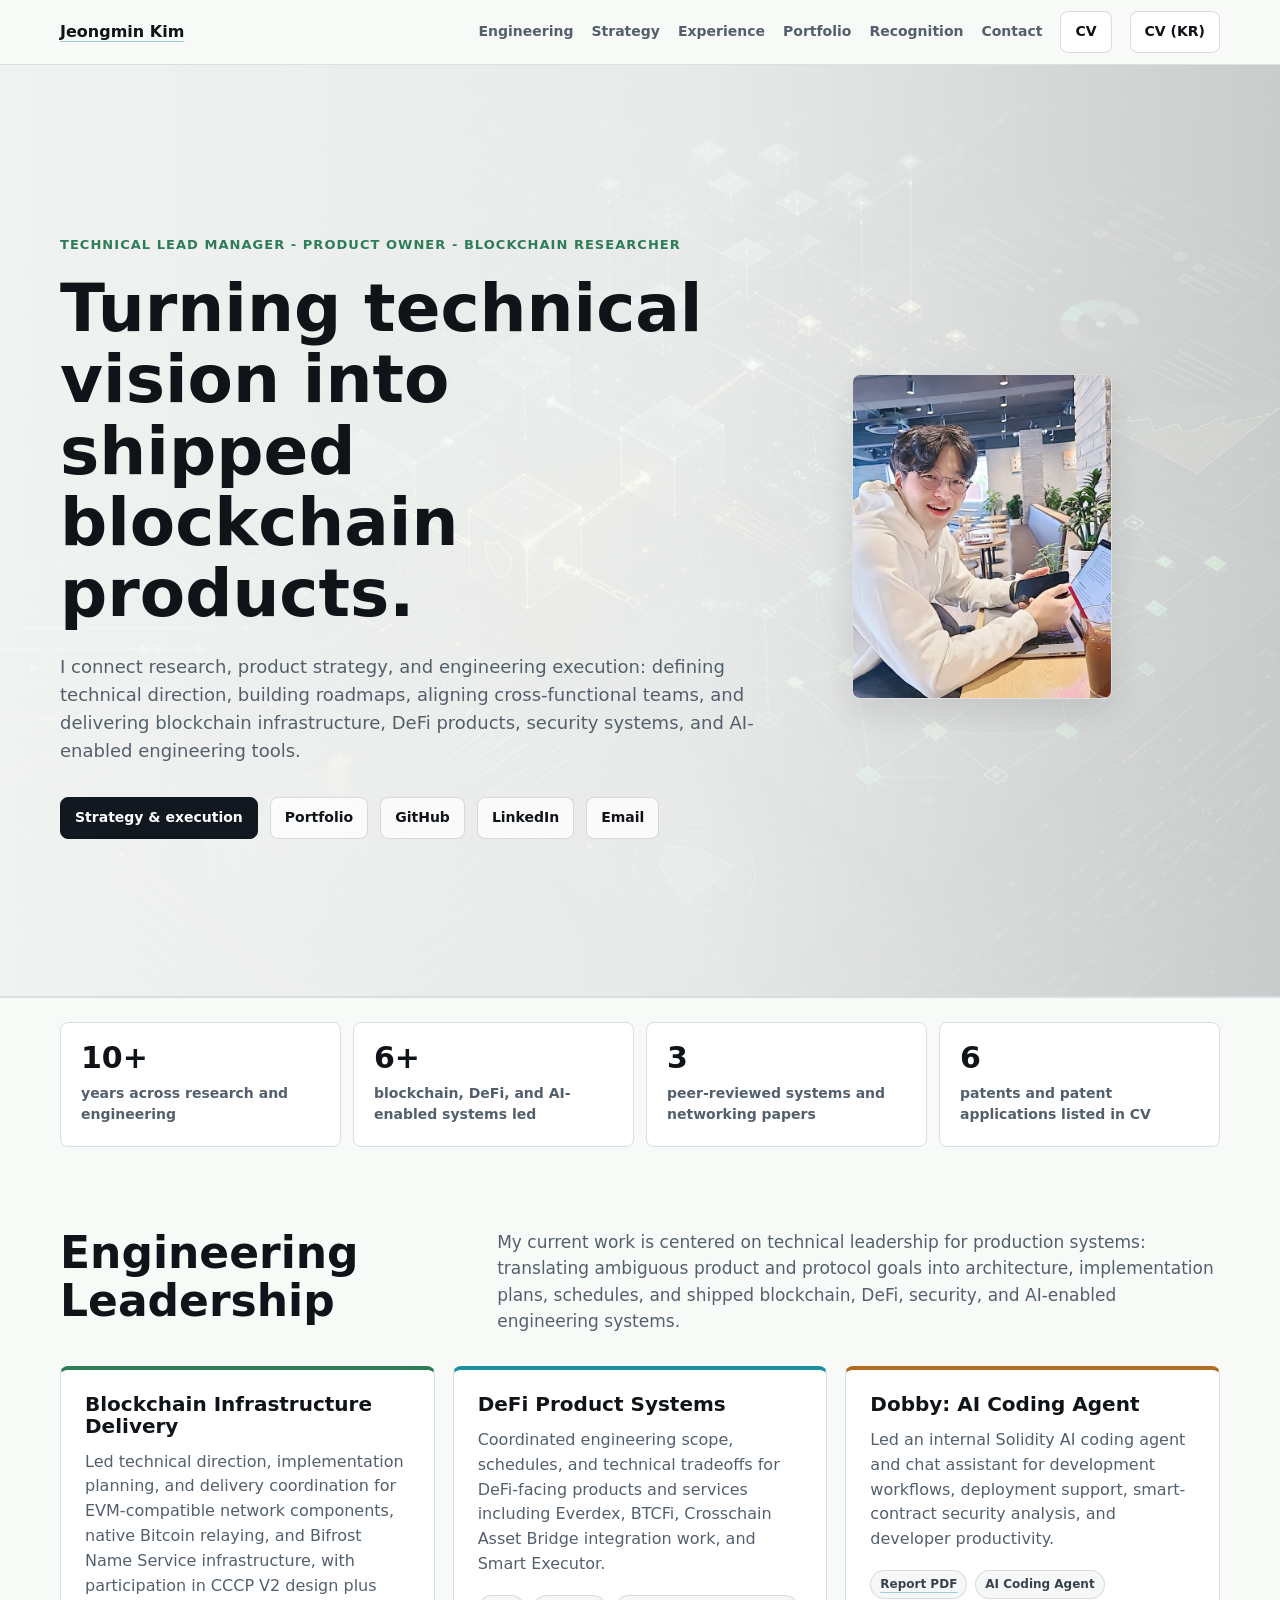
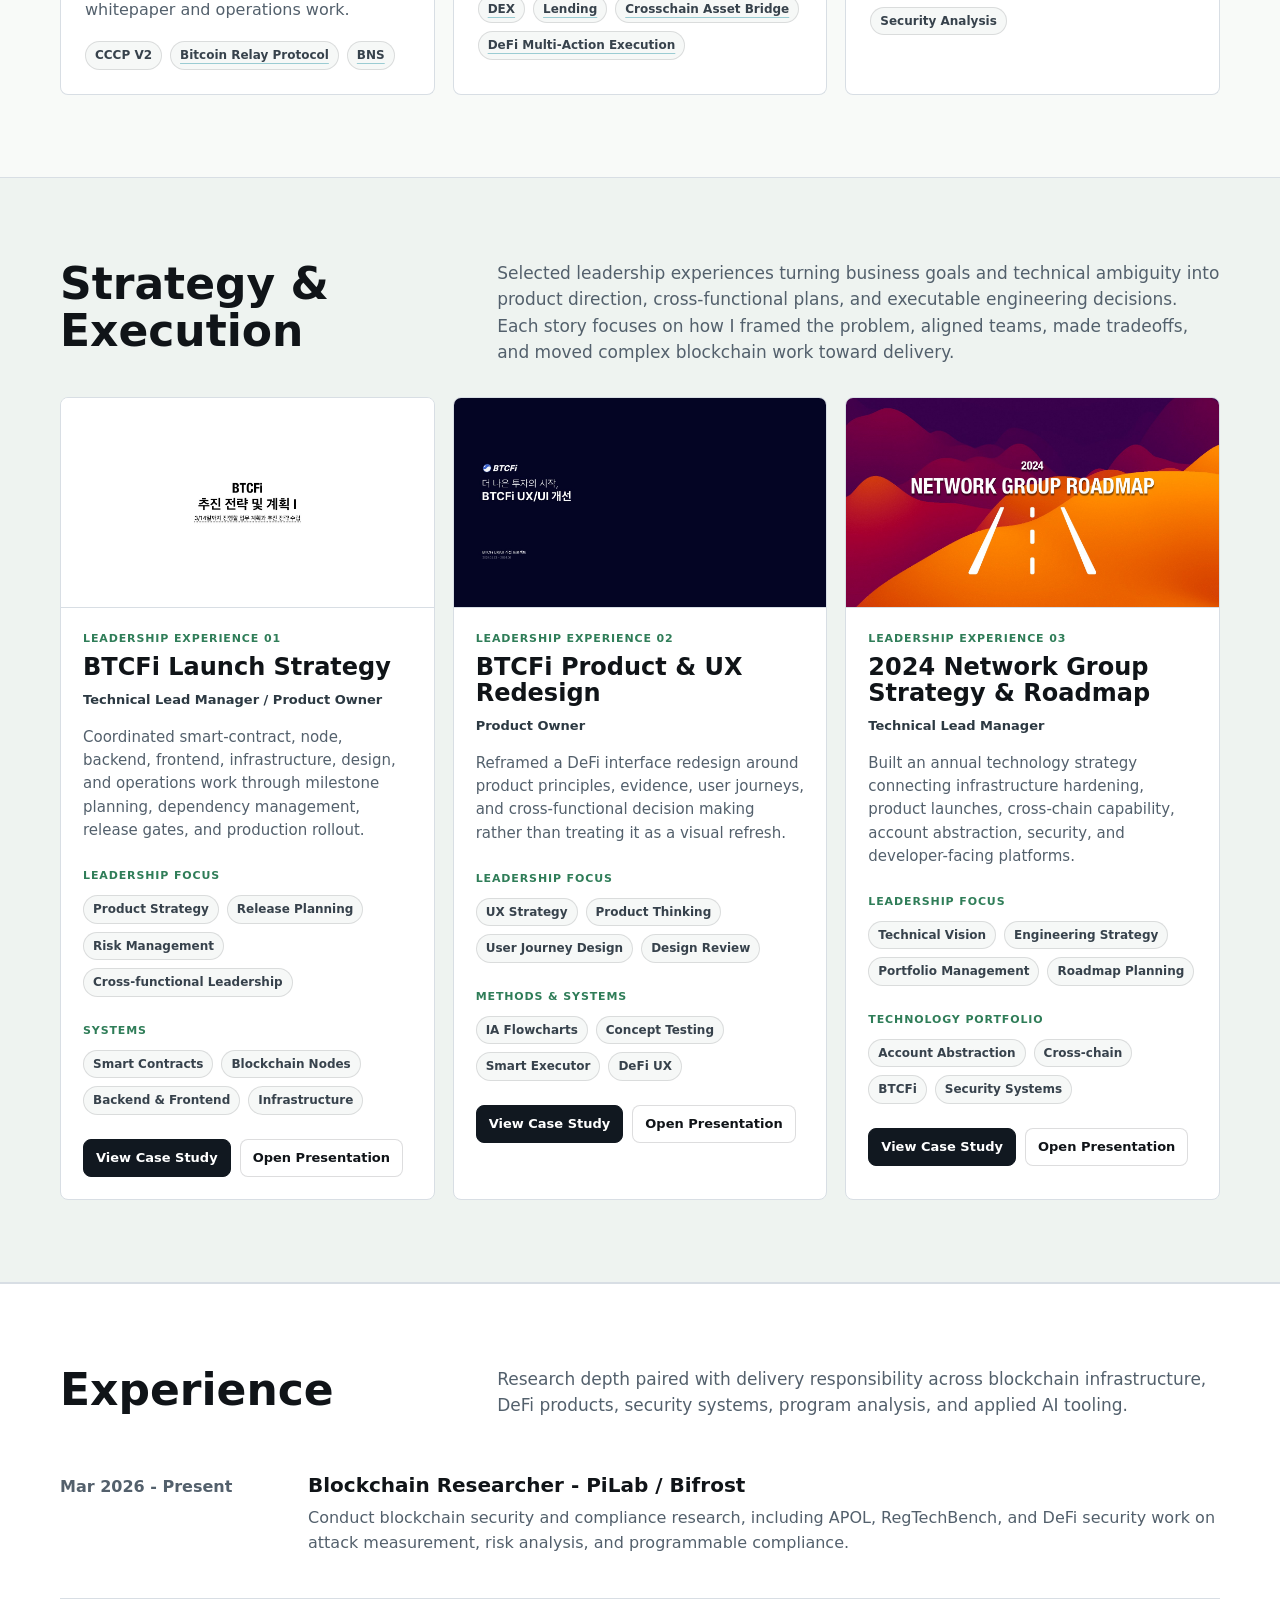
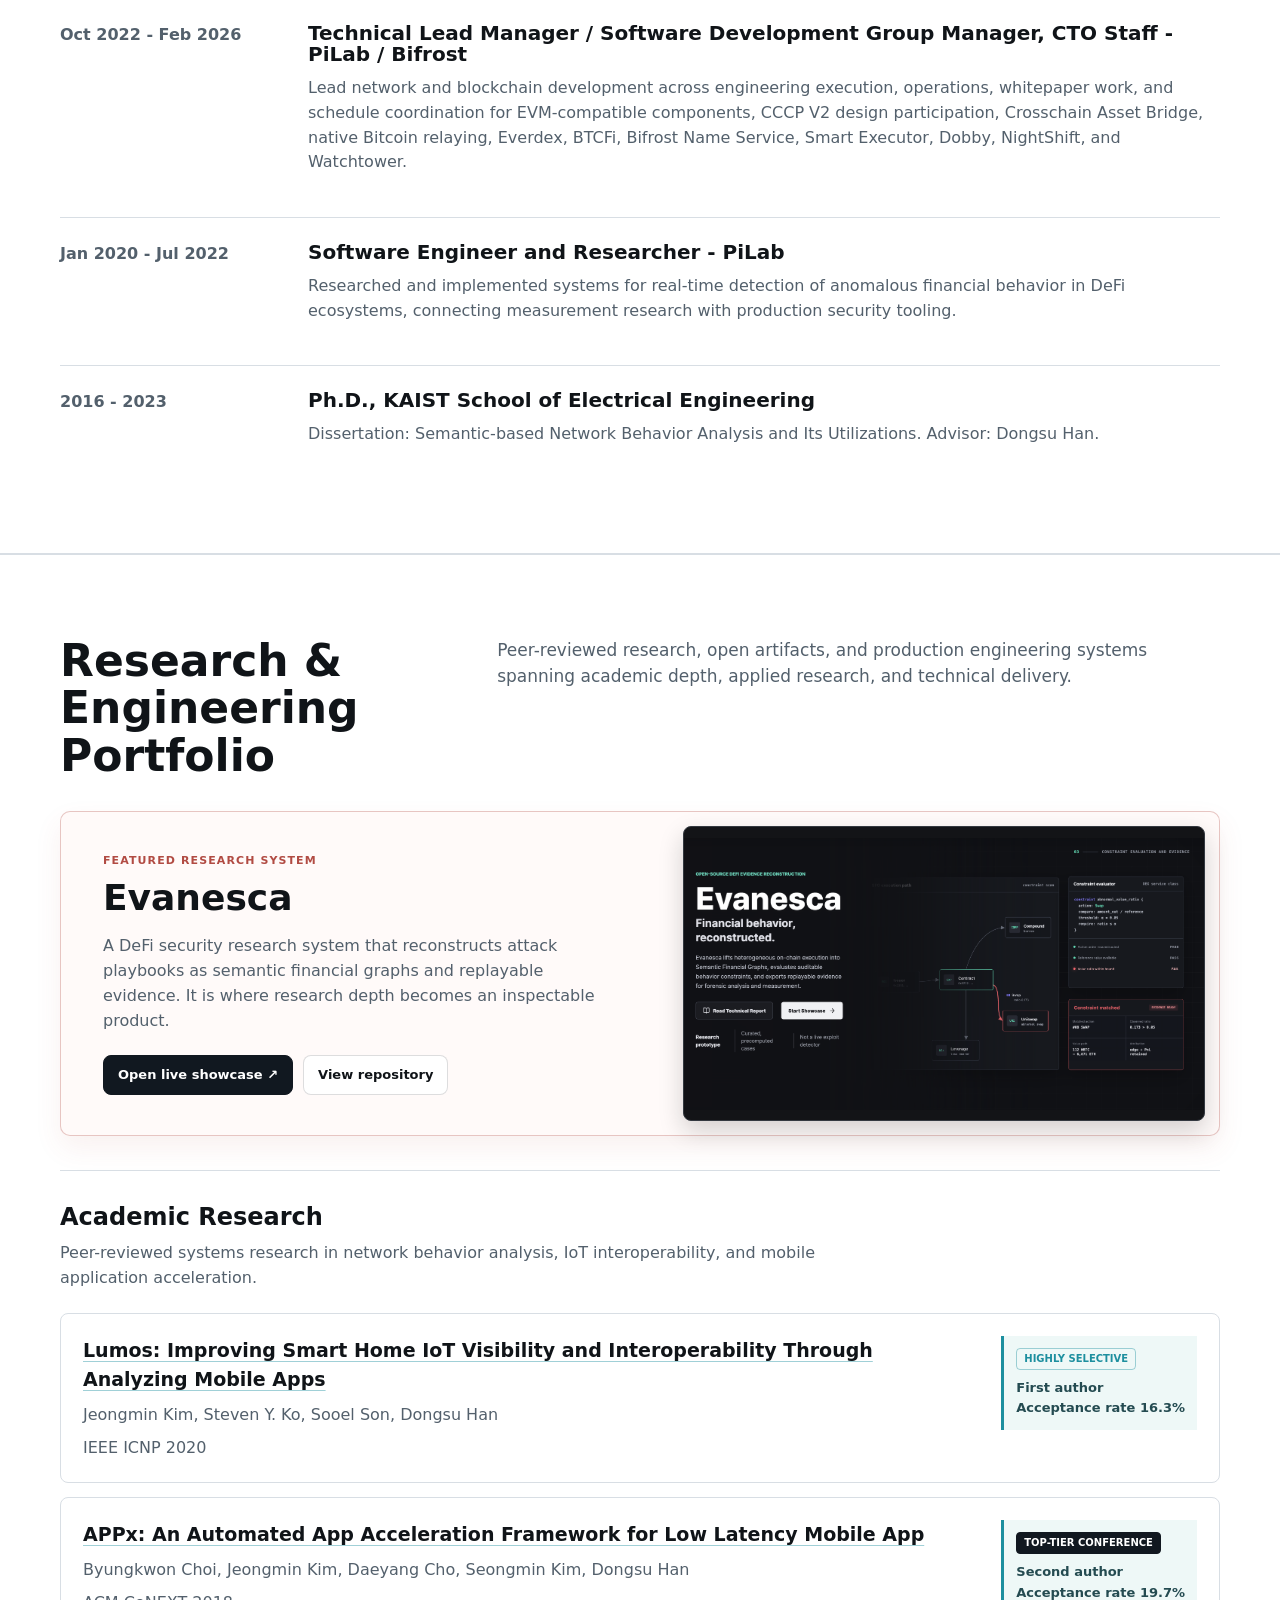
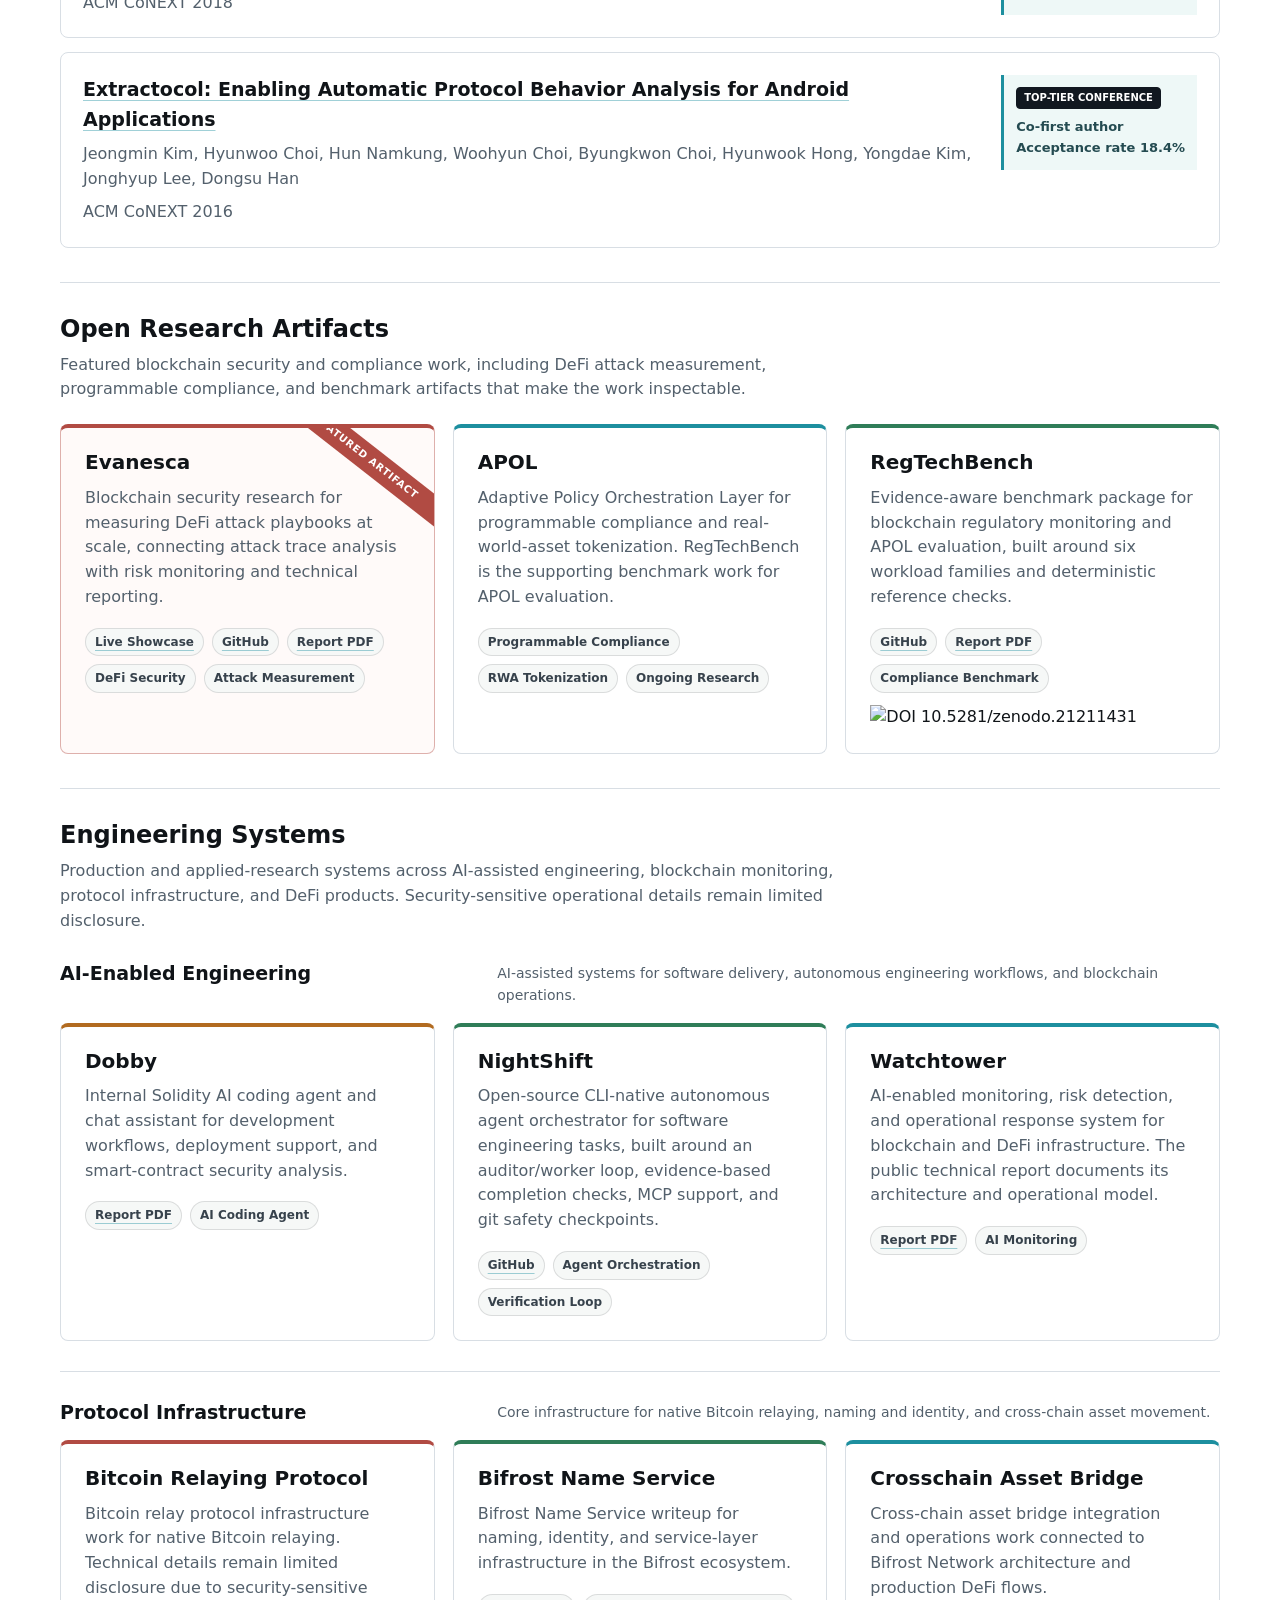
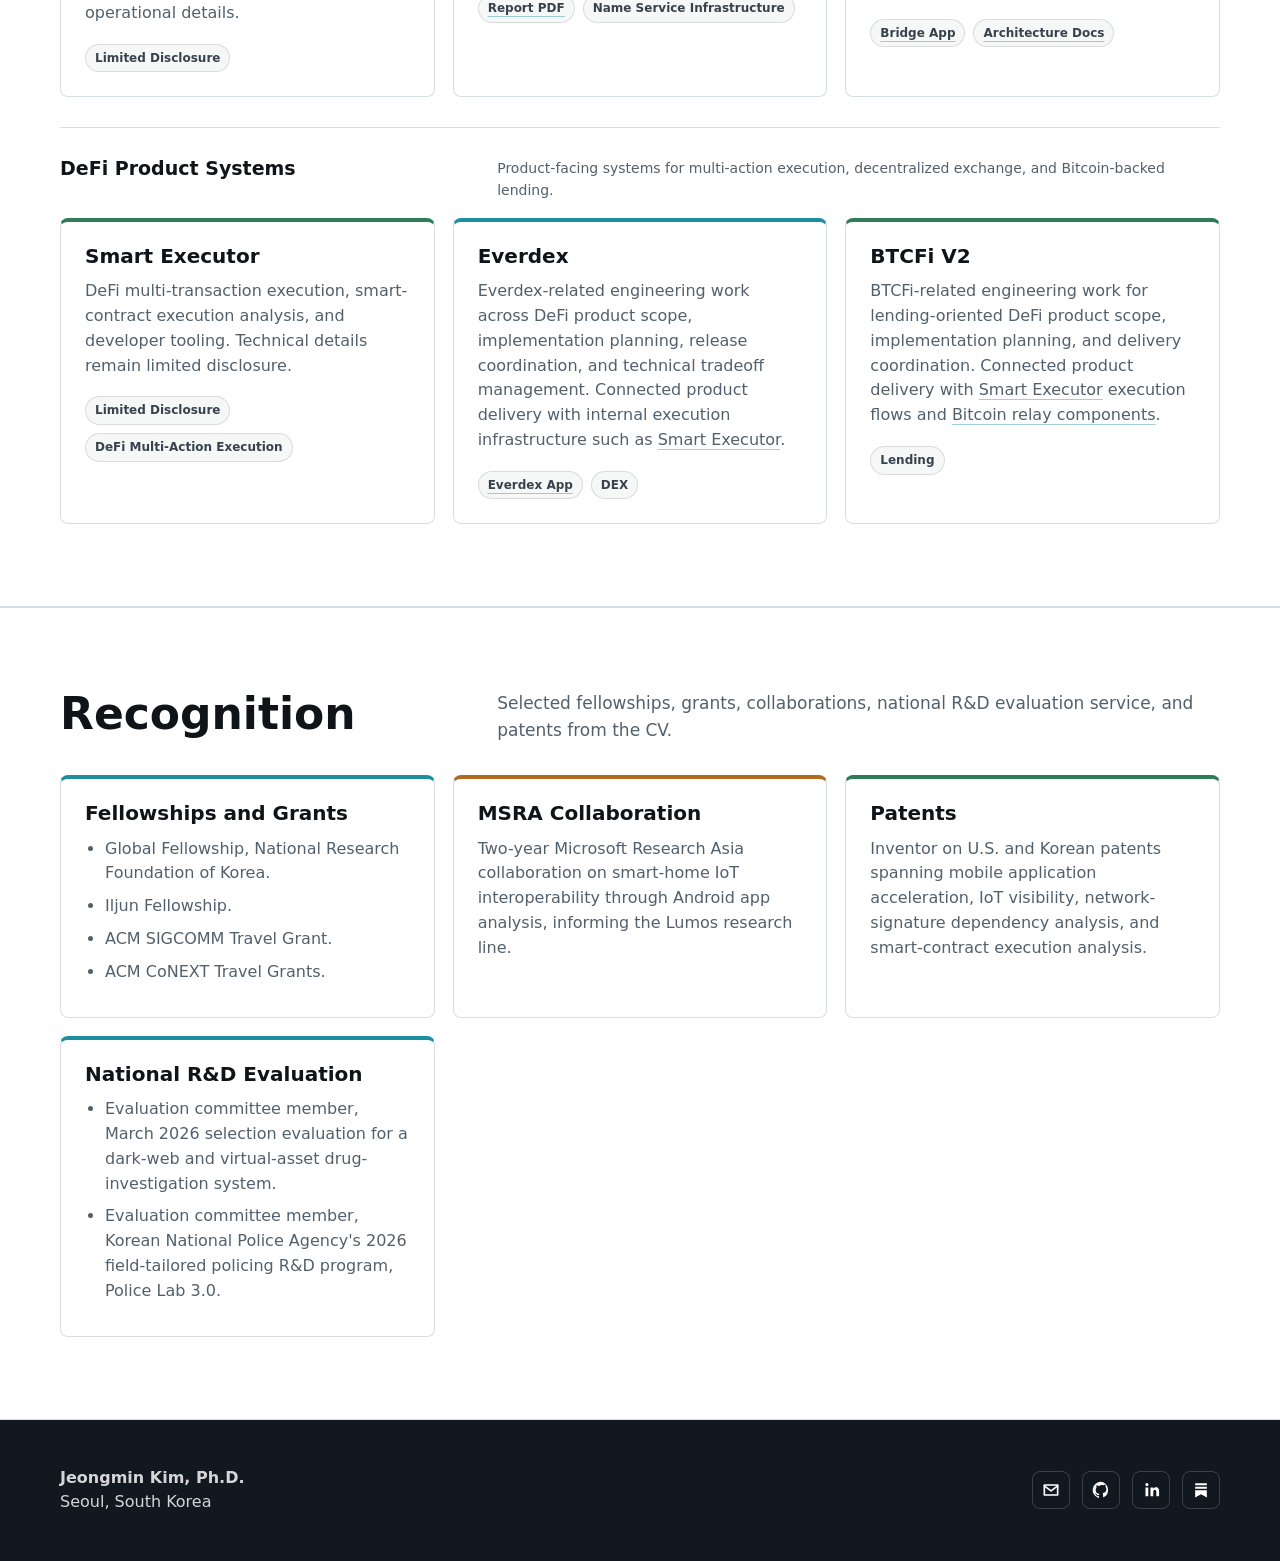
==== commit 9bc97930: "Update Korean CV link and PDF" ====
--- a/docs/index.html
+++ b/docs/index.html
@@ -942,6 +942,7 @@
                 <a href="#recognition">Recognition</a>
                 <a href="#contact">Contact</a>
                 <a class="button" href="Jeongmin_Kim_Resume_2026.pdf" target="_blank" rel="noreferrer">CV</a>
+                <a class="button" href="Jeongmin_Kim_Resume_2026_KR.pdf" target="_blank" rel="noreferrer">CV (KR)</a>
             </div>
         </nav>
     </header>
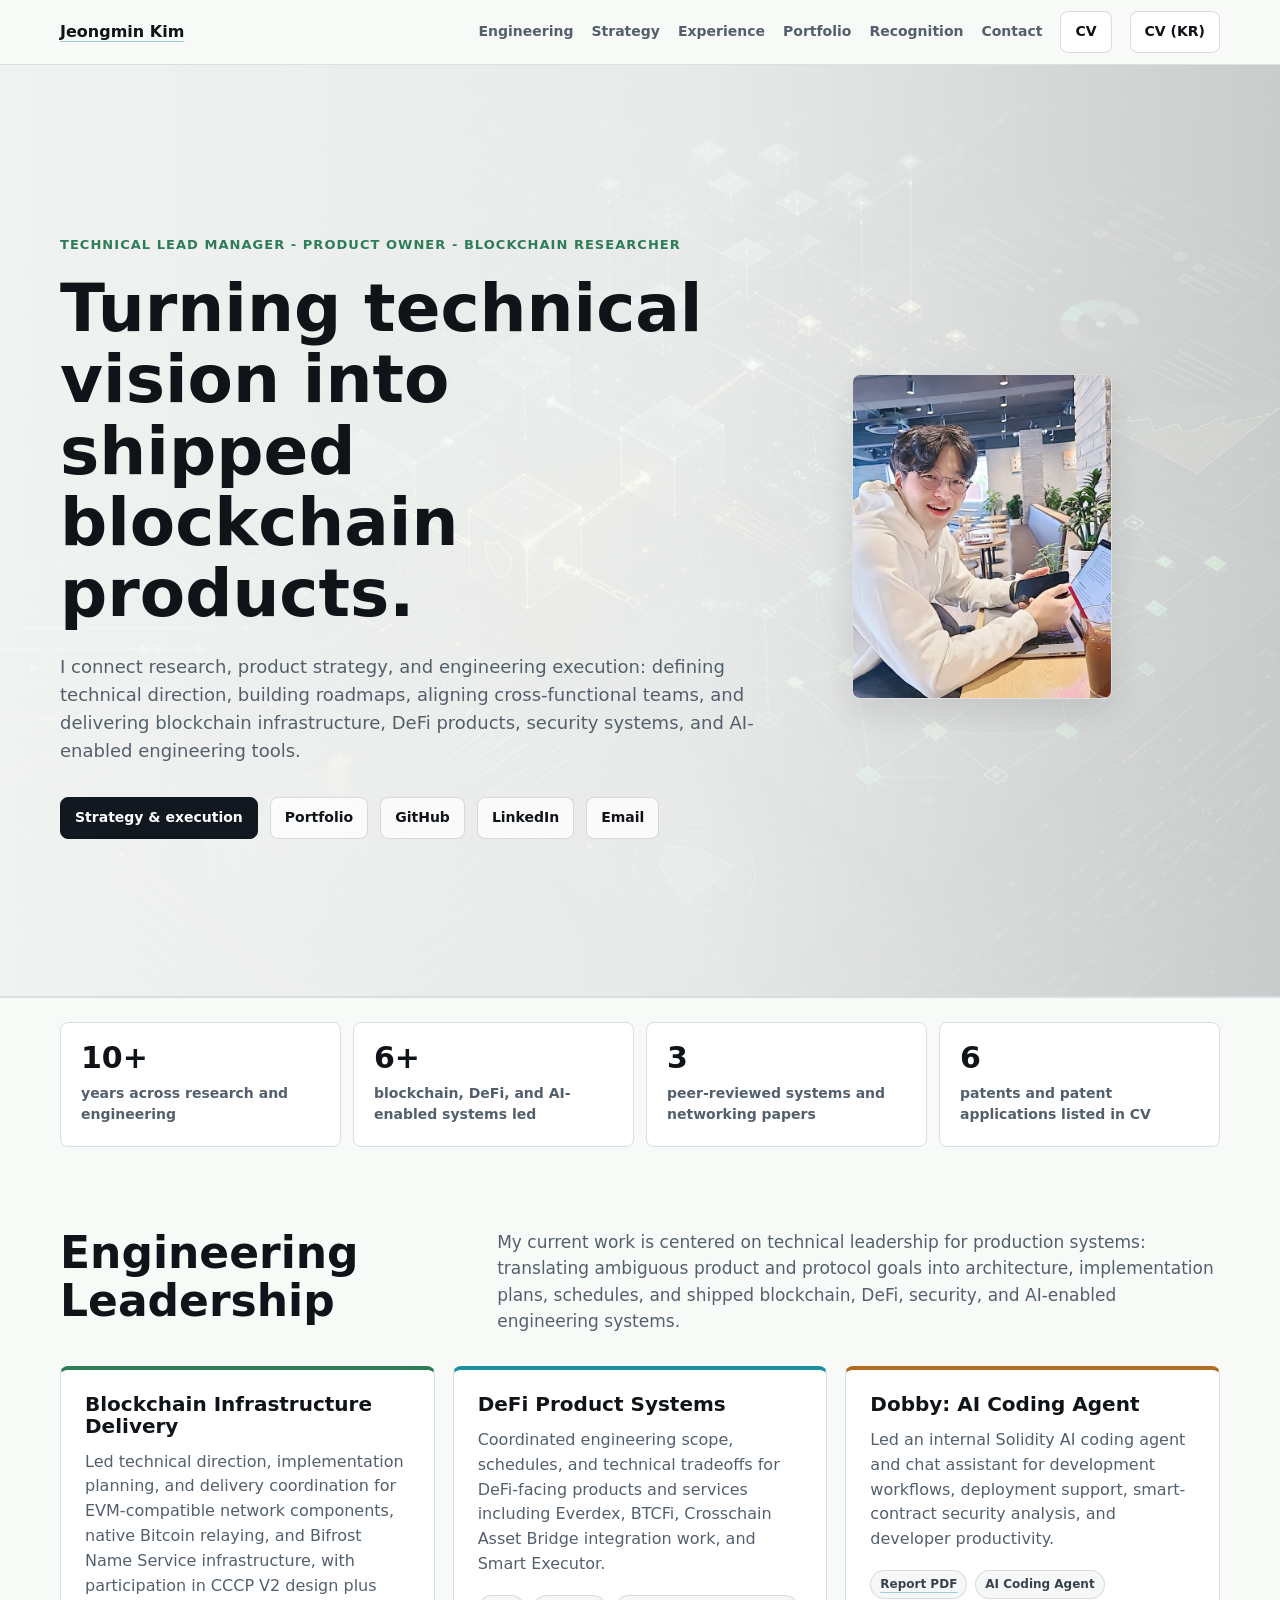
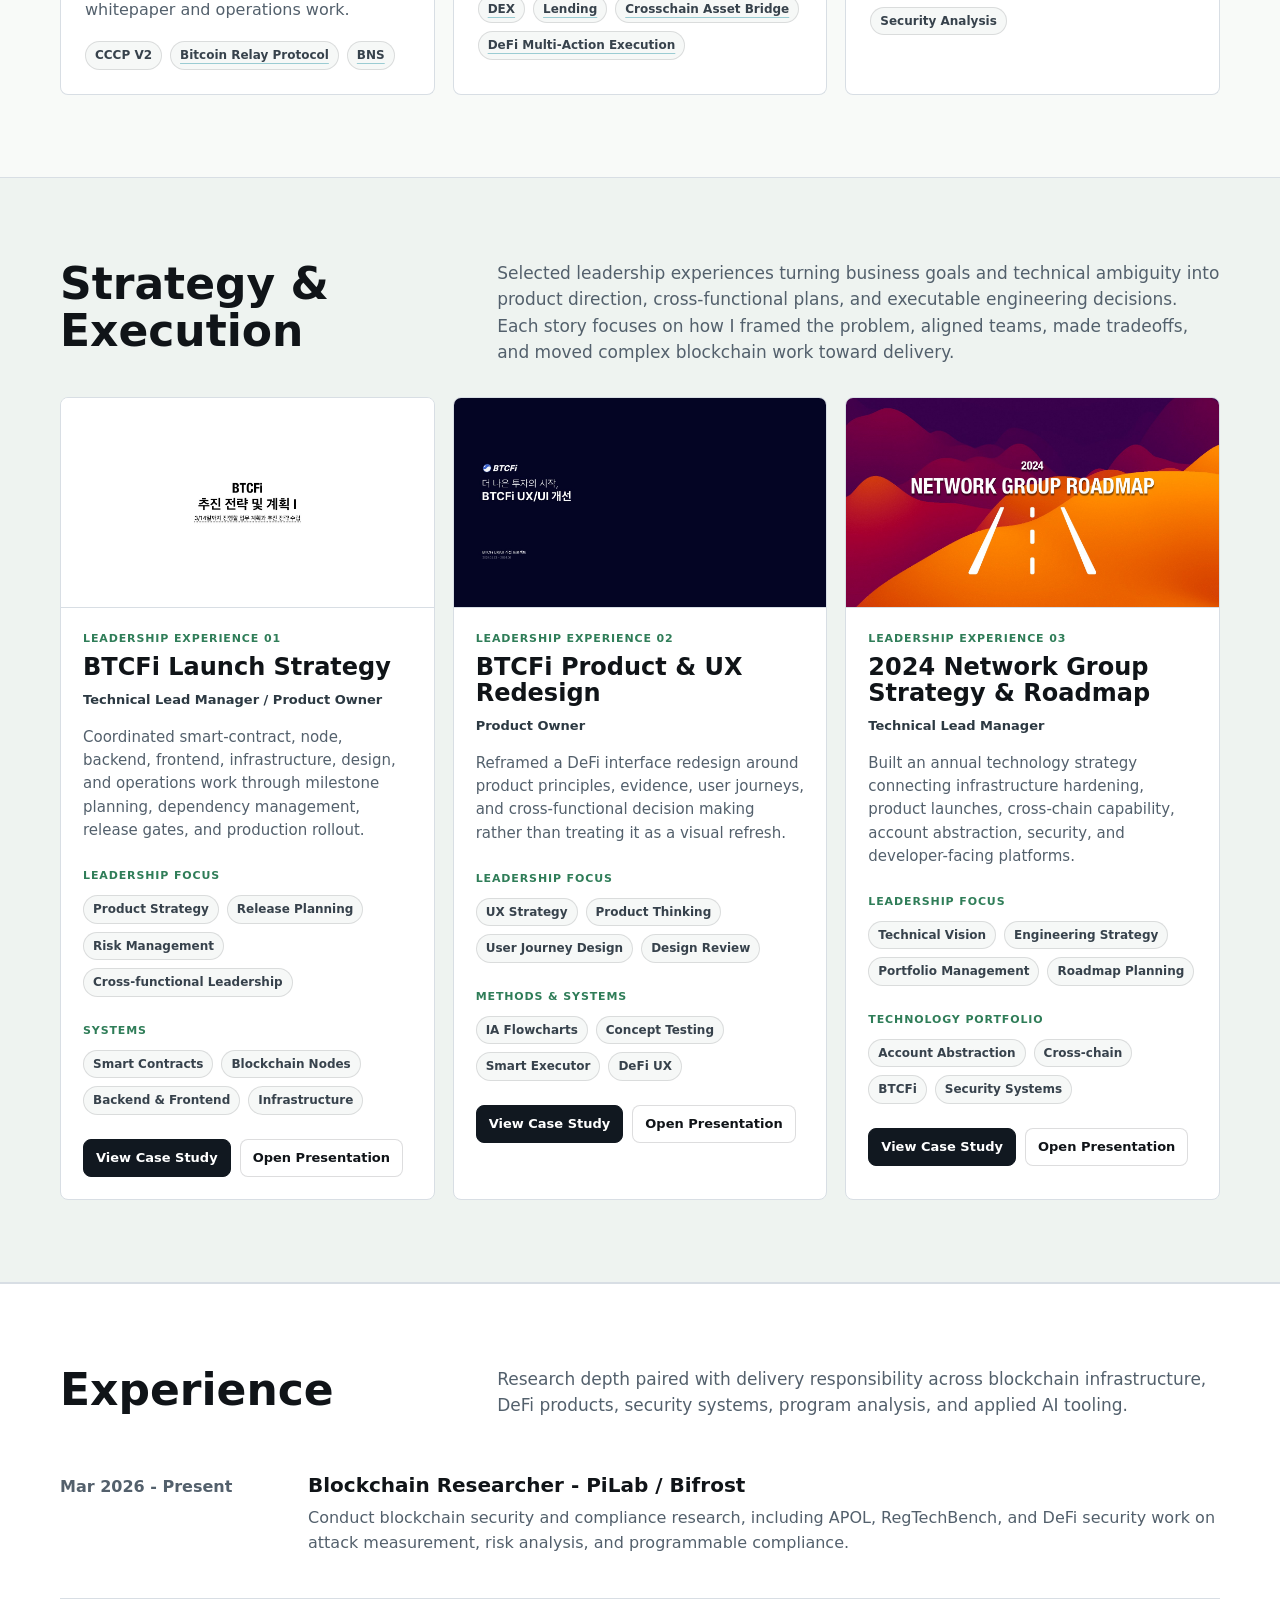
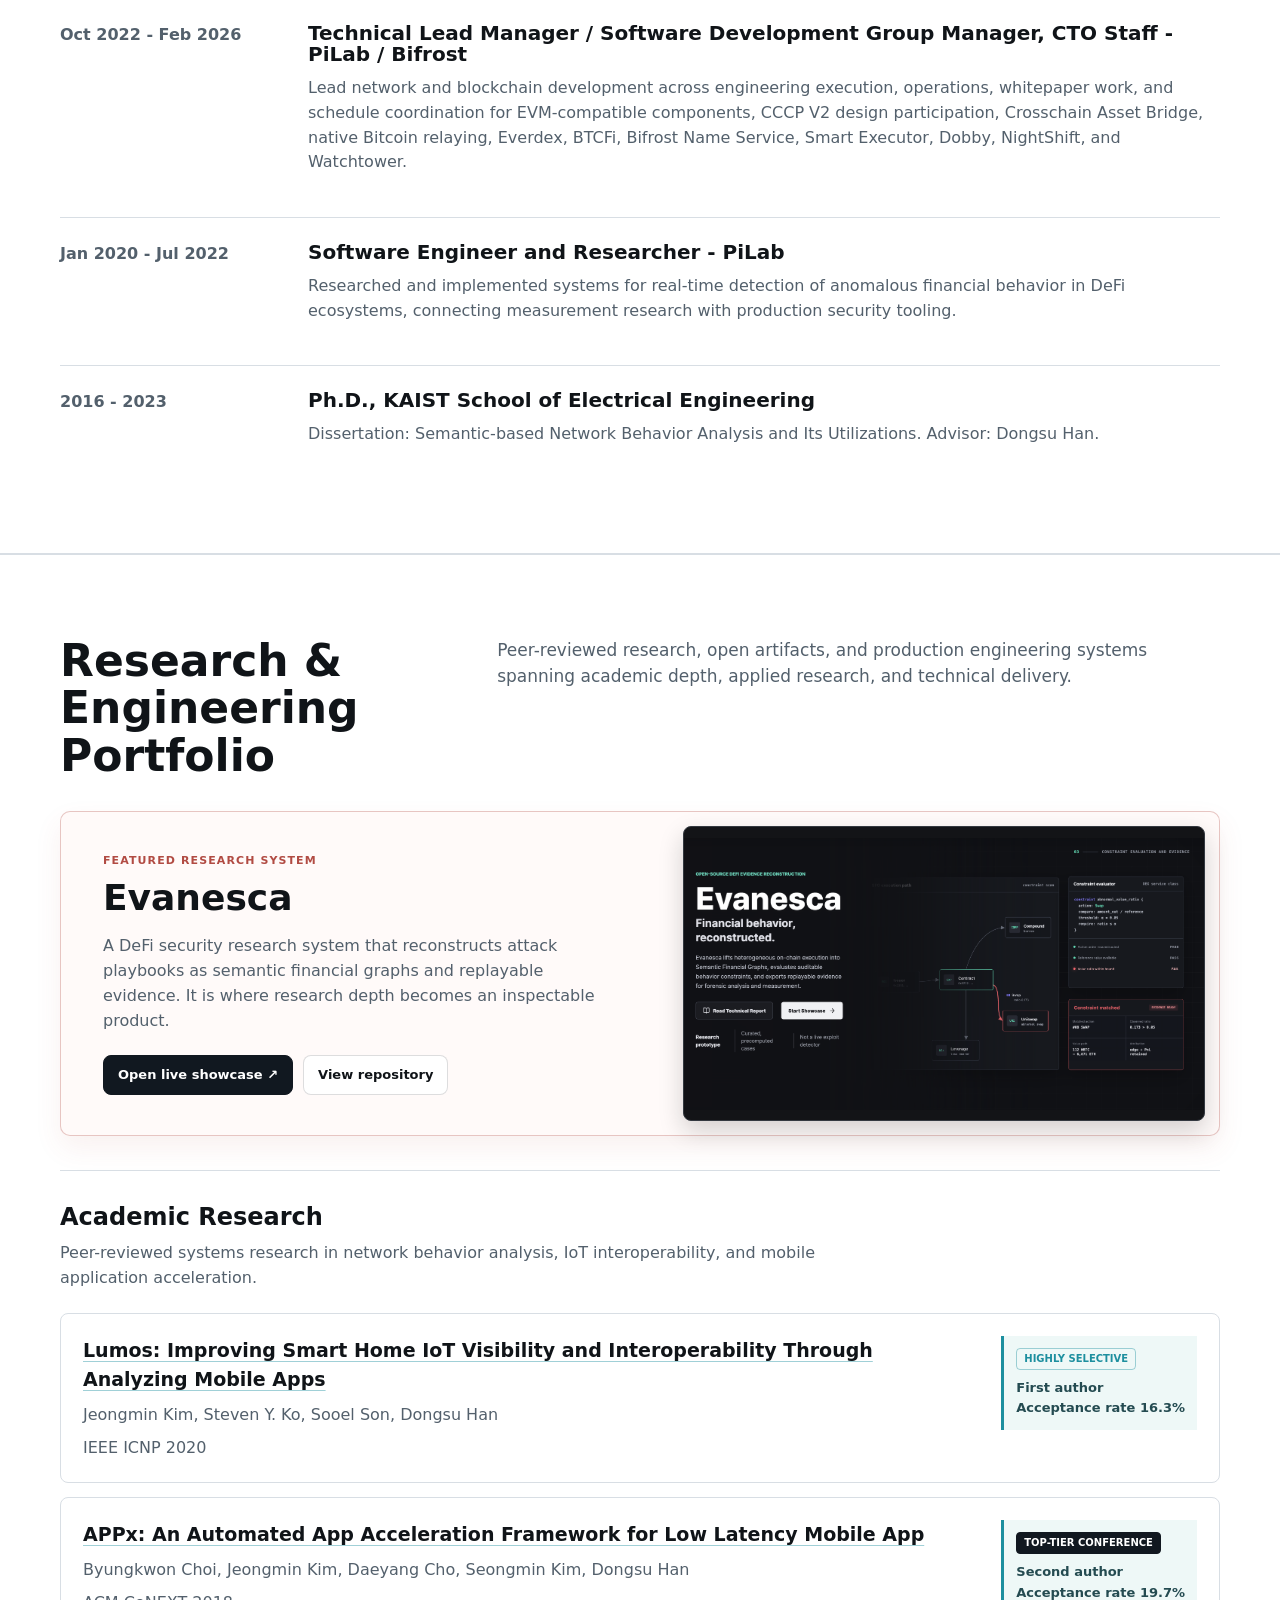
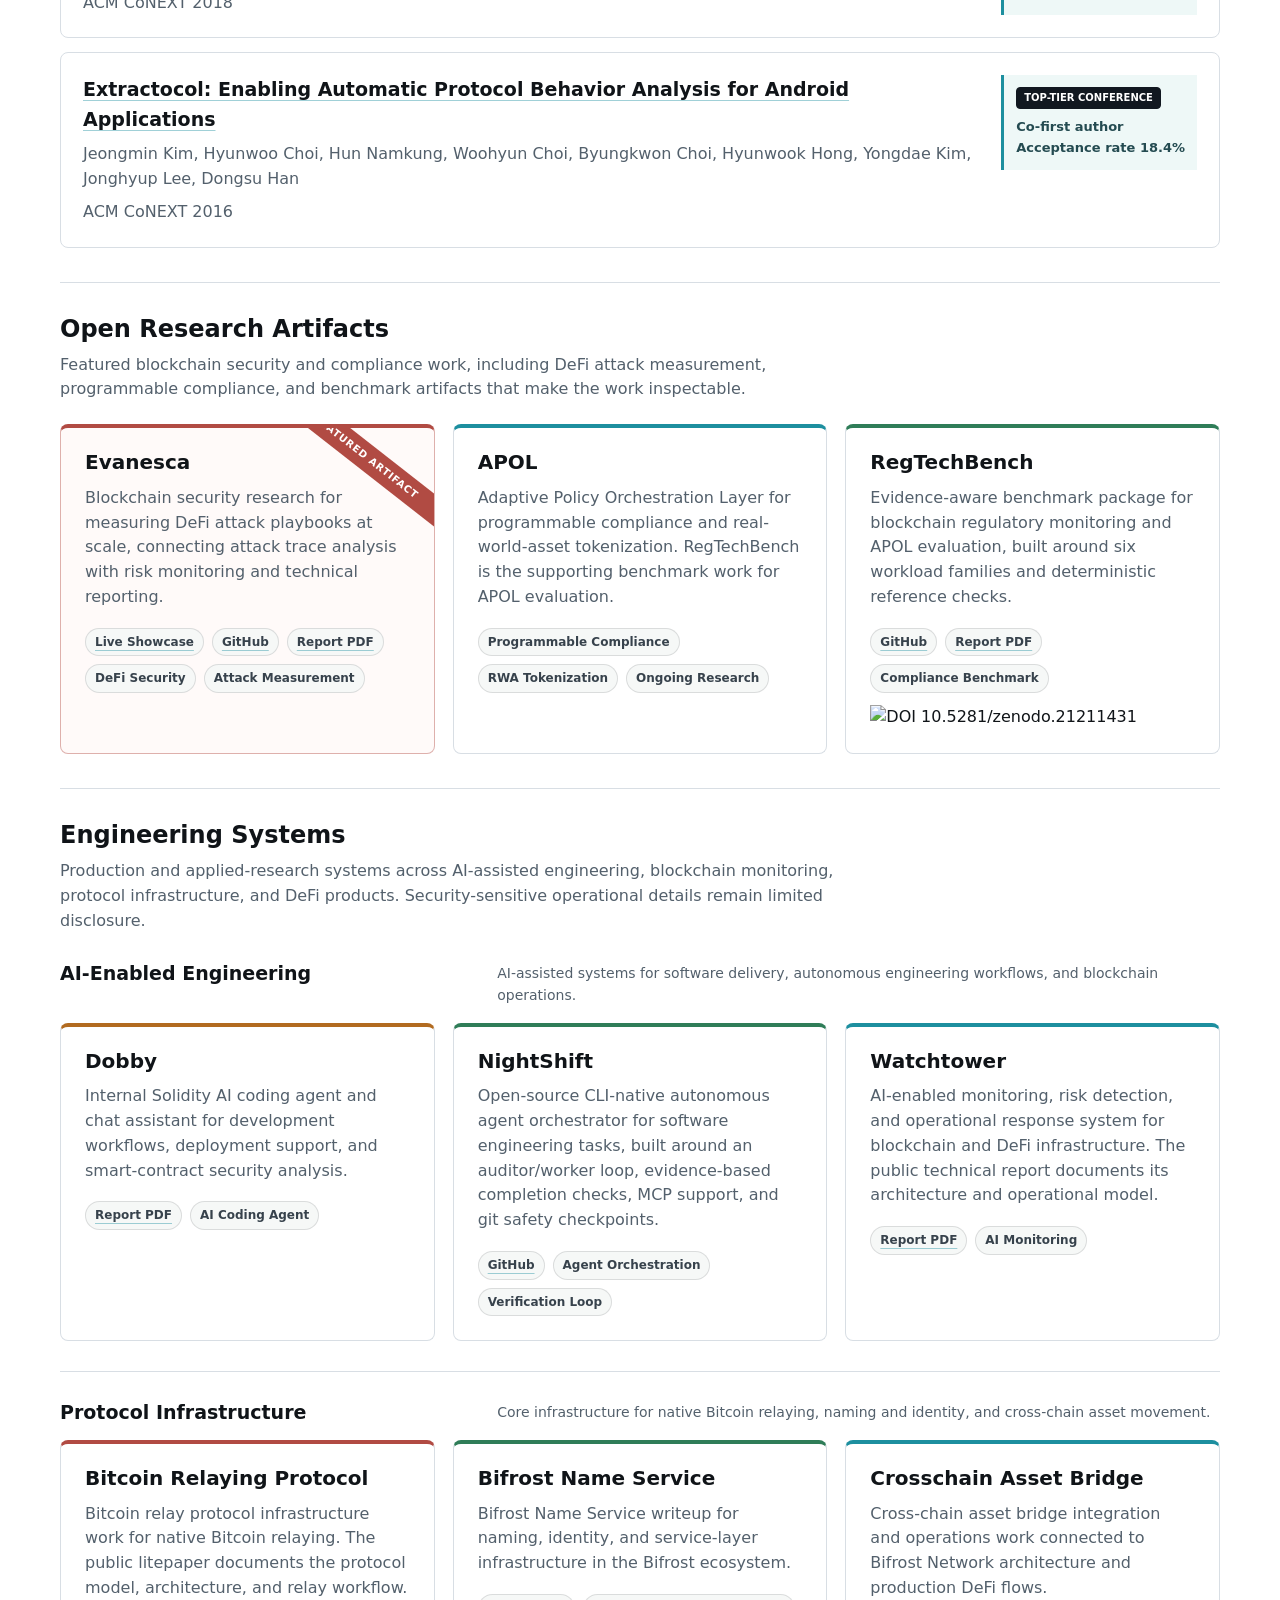
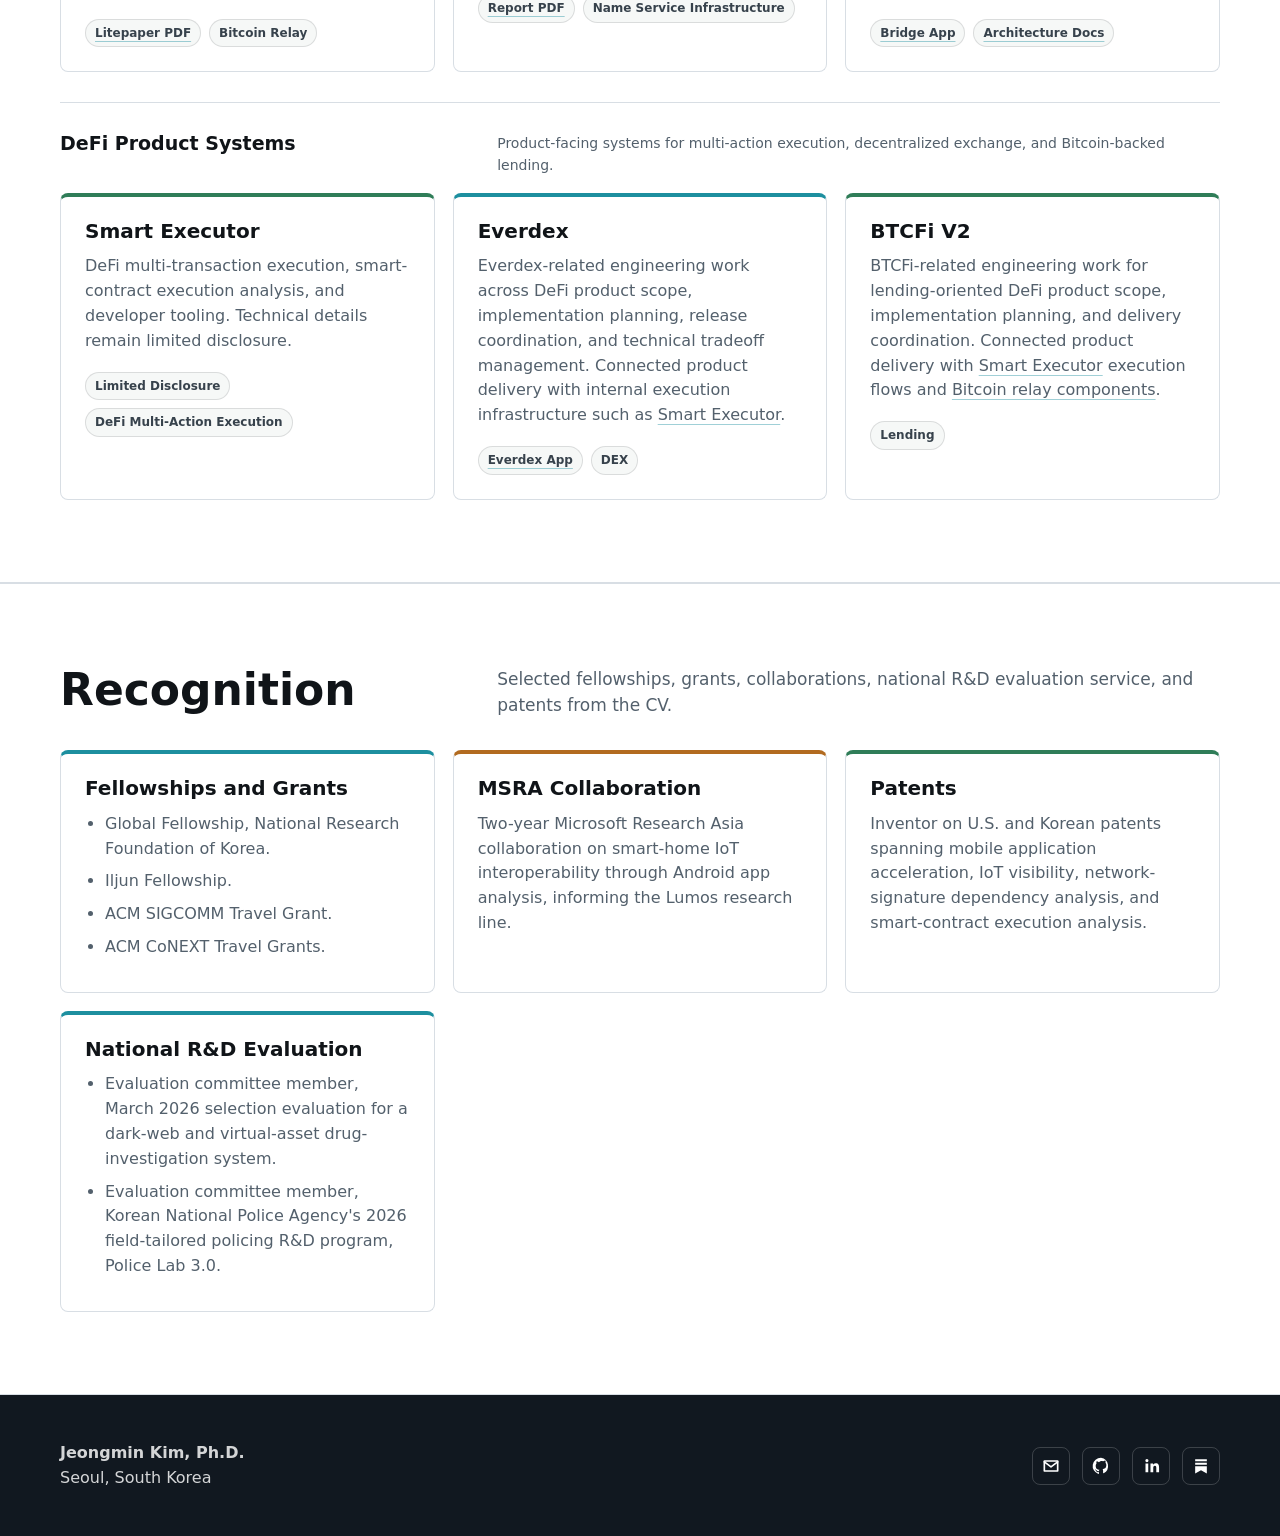
==== commit 9da5c8b2: "Restore BRP litepaper link" ====
--- a/docs/index.html
+++ b/docs/index.html
@@ -1426,11 +1426,12 @@
                             <article class="card red system-card" id="brp">
                                 <h5>Bitcoin Relaying Protocol</h5>
                                 <p>
-                                    Bitcoin relay protocol infrastructure work for native Bitcoin relaying. Technical
-                                    details remain limited disclosure due to security-sensitive operational details.
+                                    Bitcoin relay protocol infrastructure work for native Bitcoin relaying. The public
+                                    litepaper documents the protocol model, architecture, and relay workflow.
                                 </p>
                                 <div class="meta">
-                                    <span class="tag">Limited Disclosure</span>
+                                    <a class="tag" href="assets/bitcoin-relaying-protocol-litepaper.pdf" target="_blank" rel="noreferrer">Litepaper PDF</a>
+                                    <span class="tag">Bitcoin Relay</span>
                                 </div>
                             </article>
                             <article class="card highlight system-card" id="bns">
